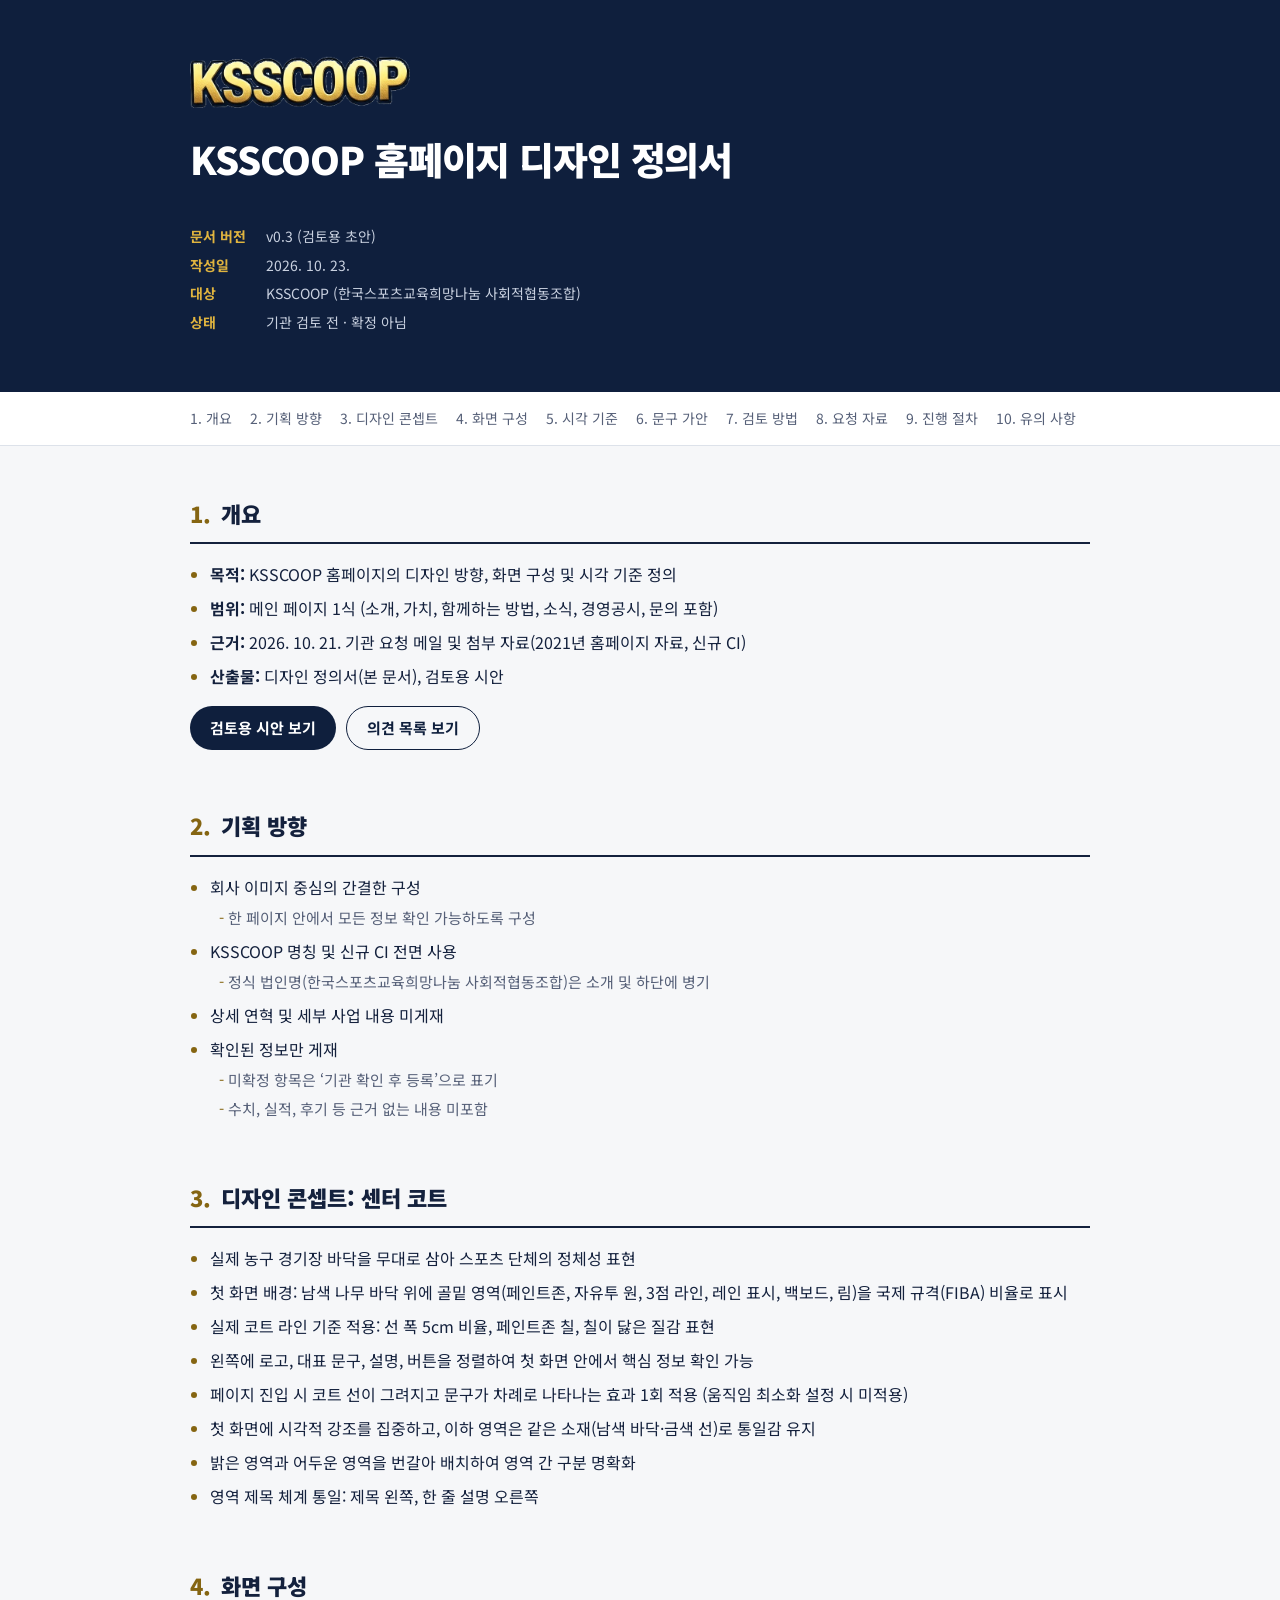
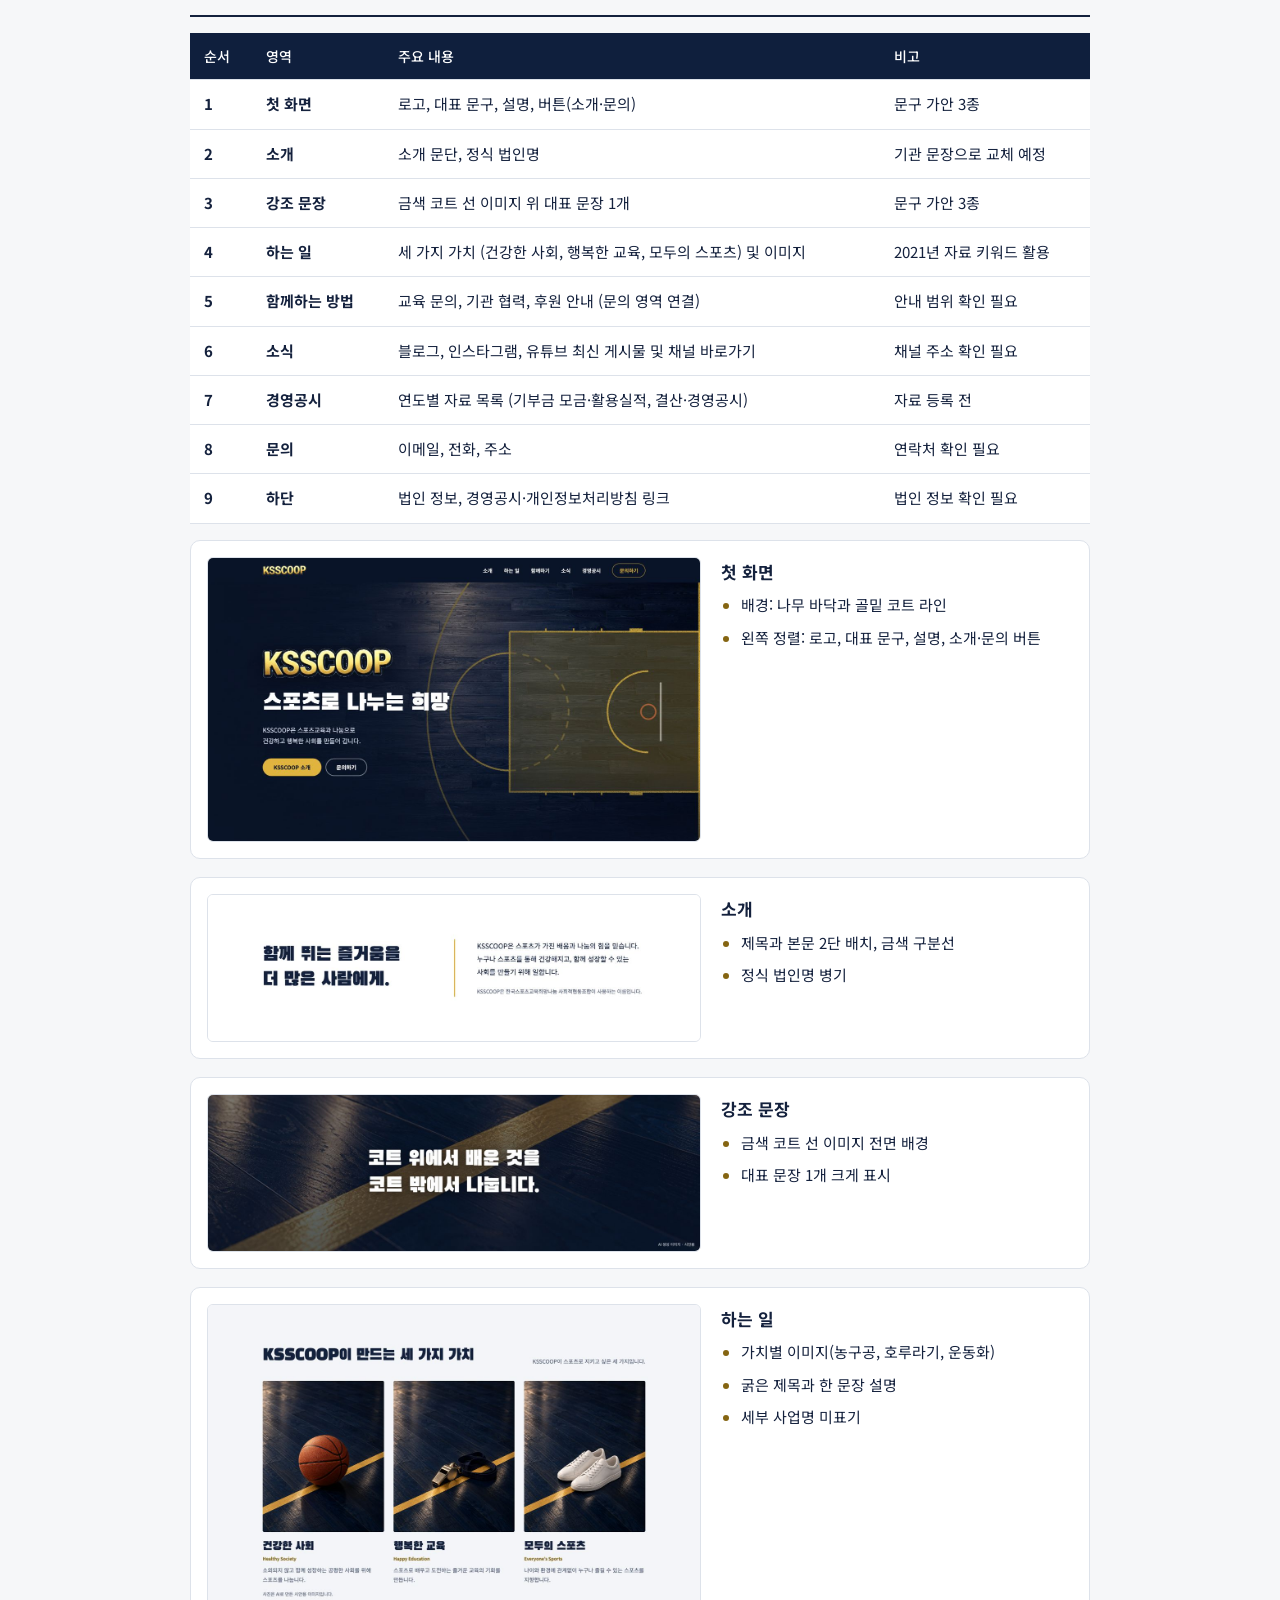
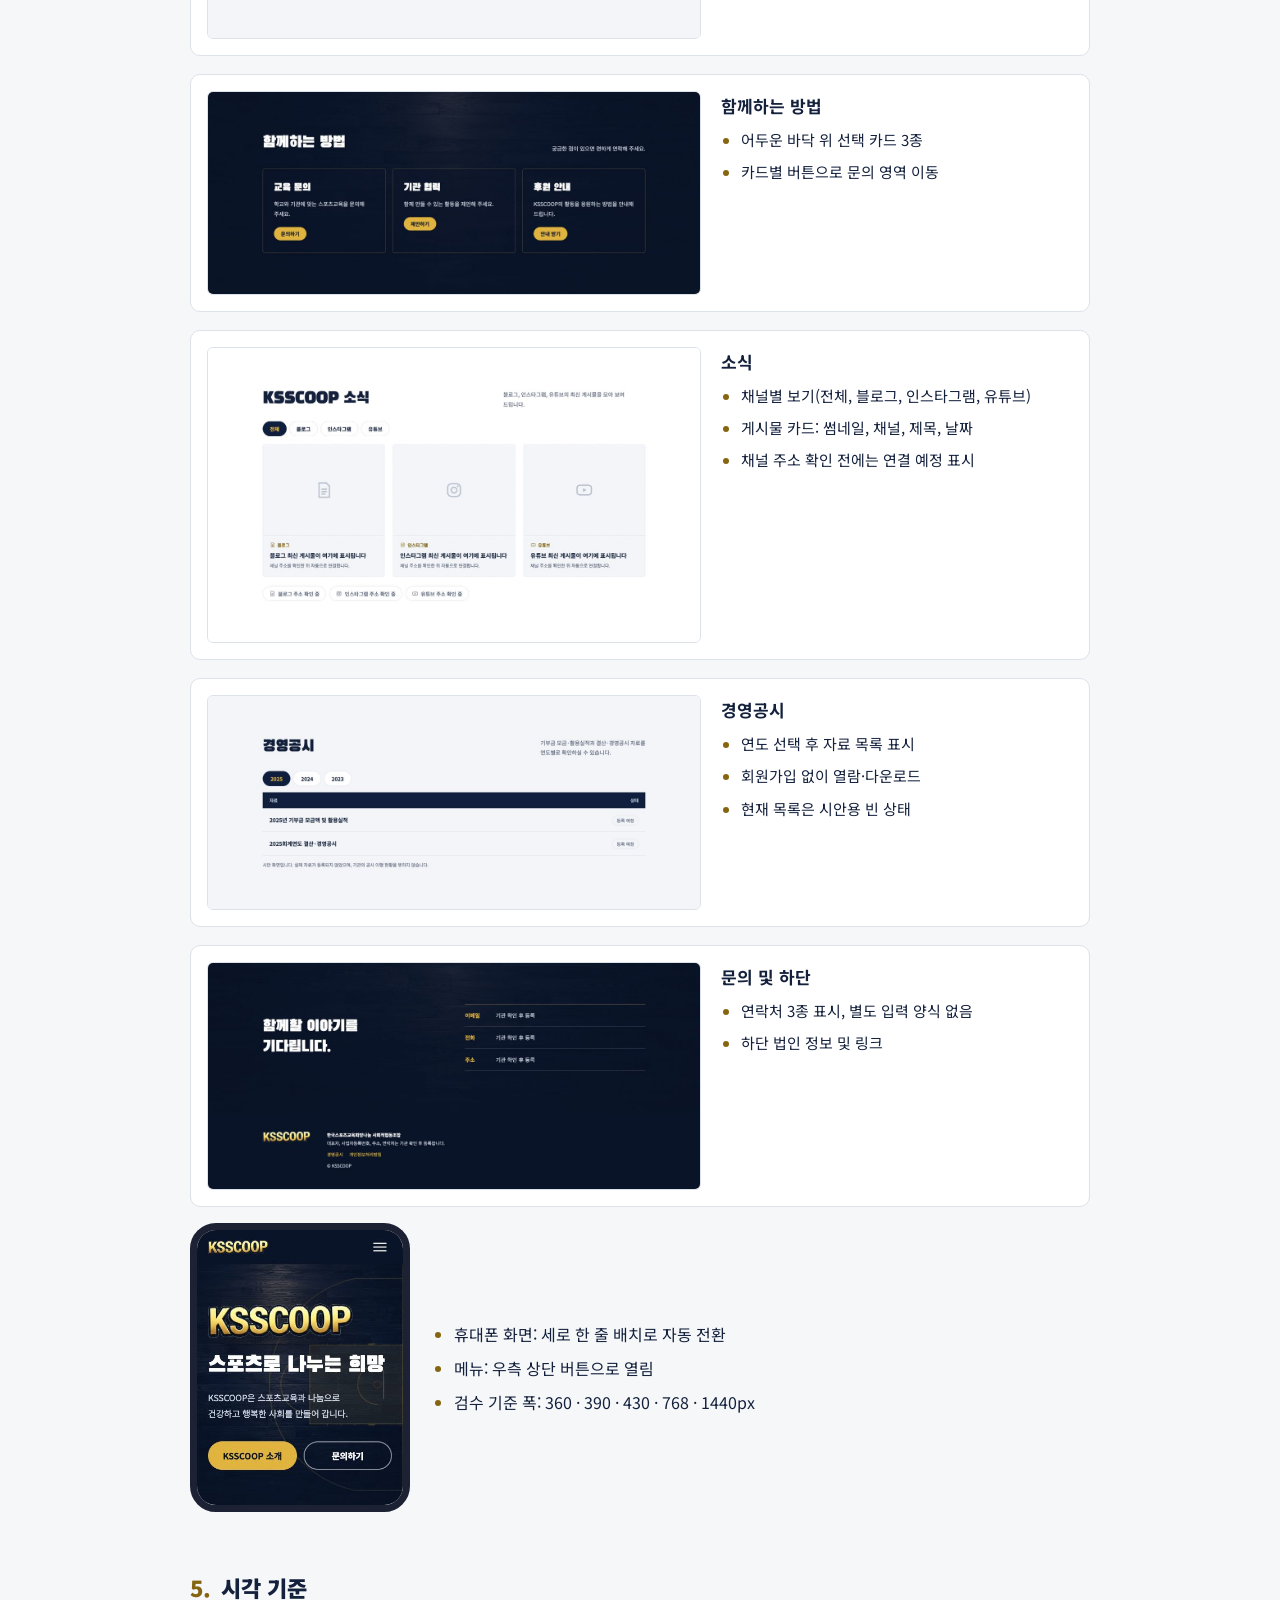
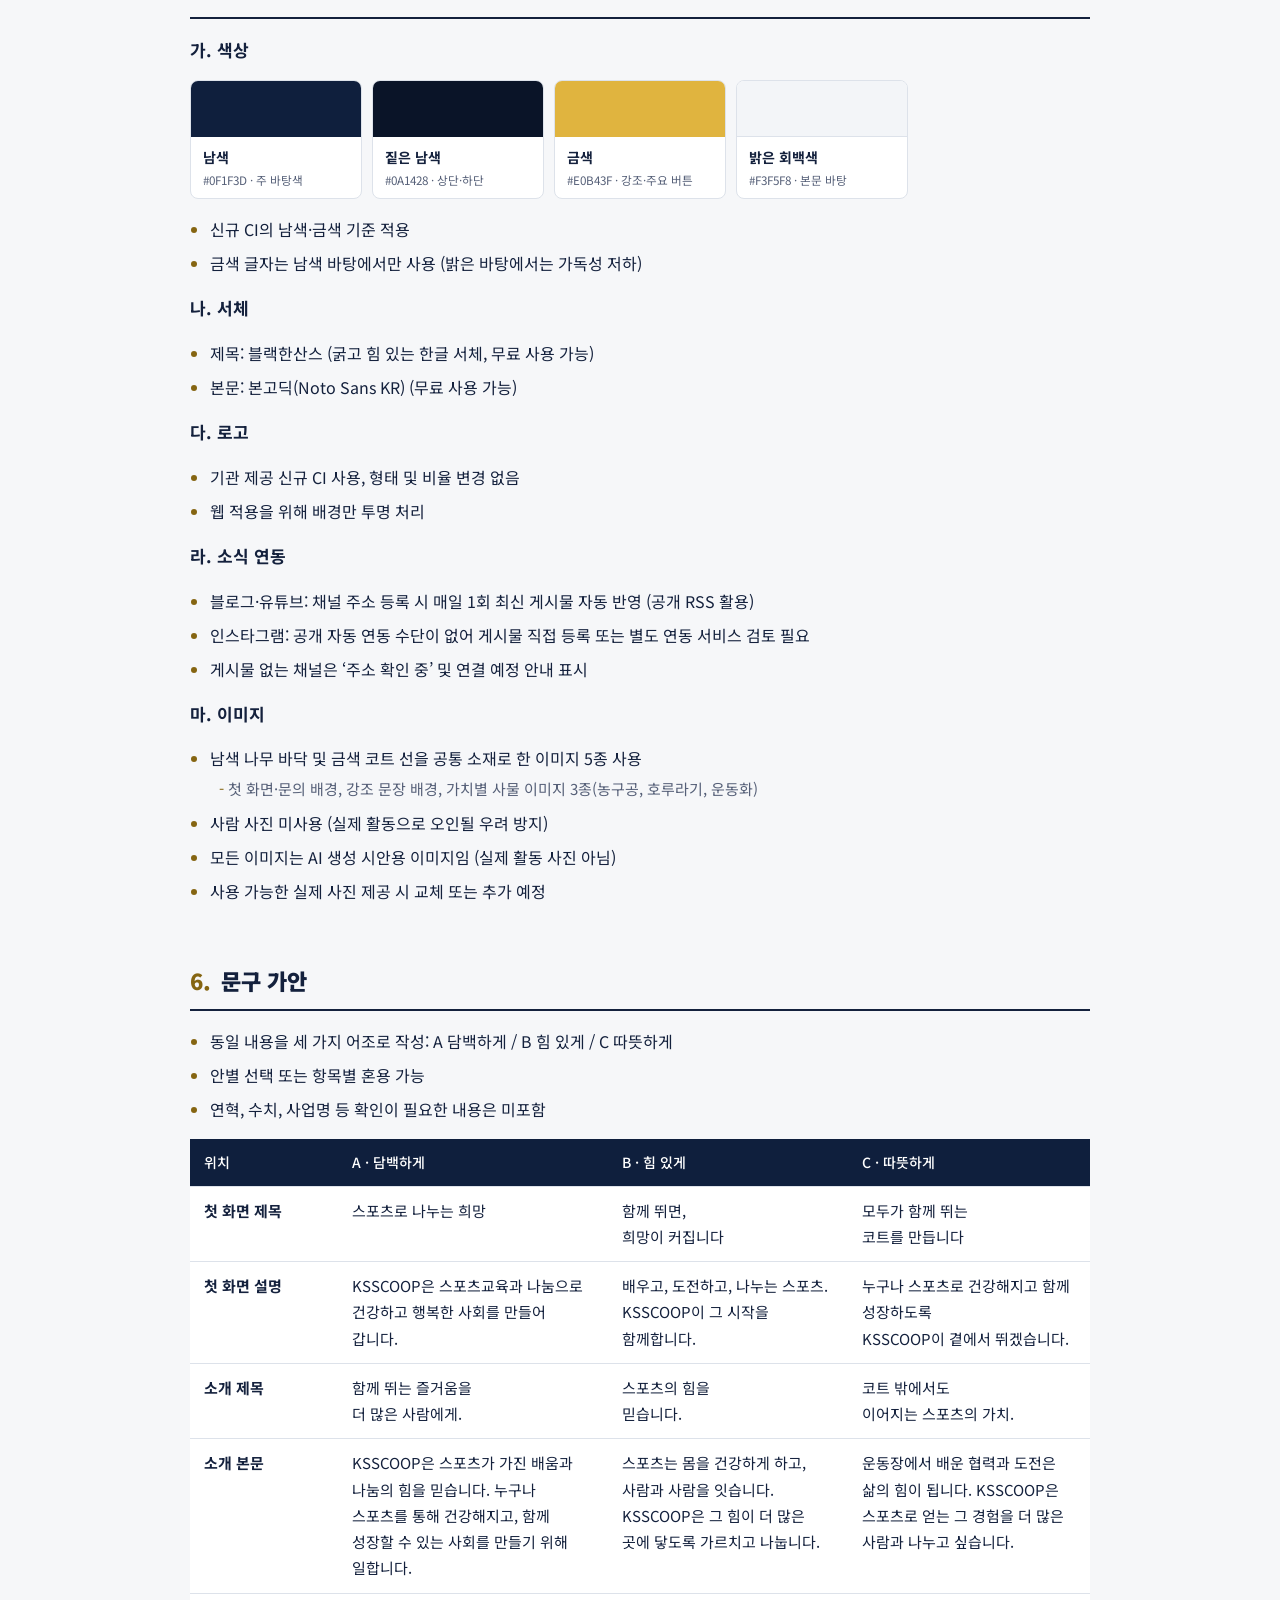
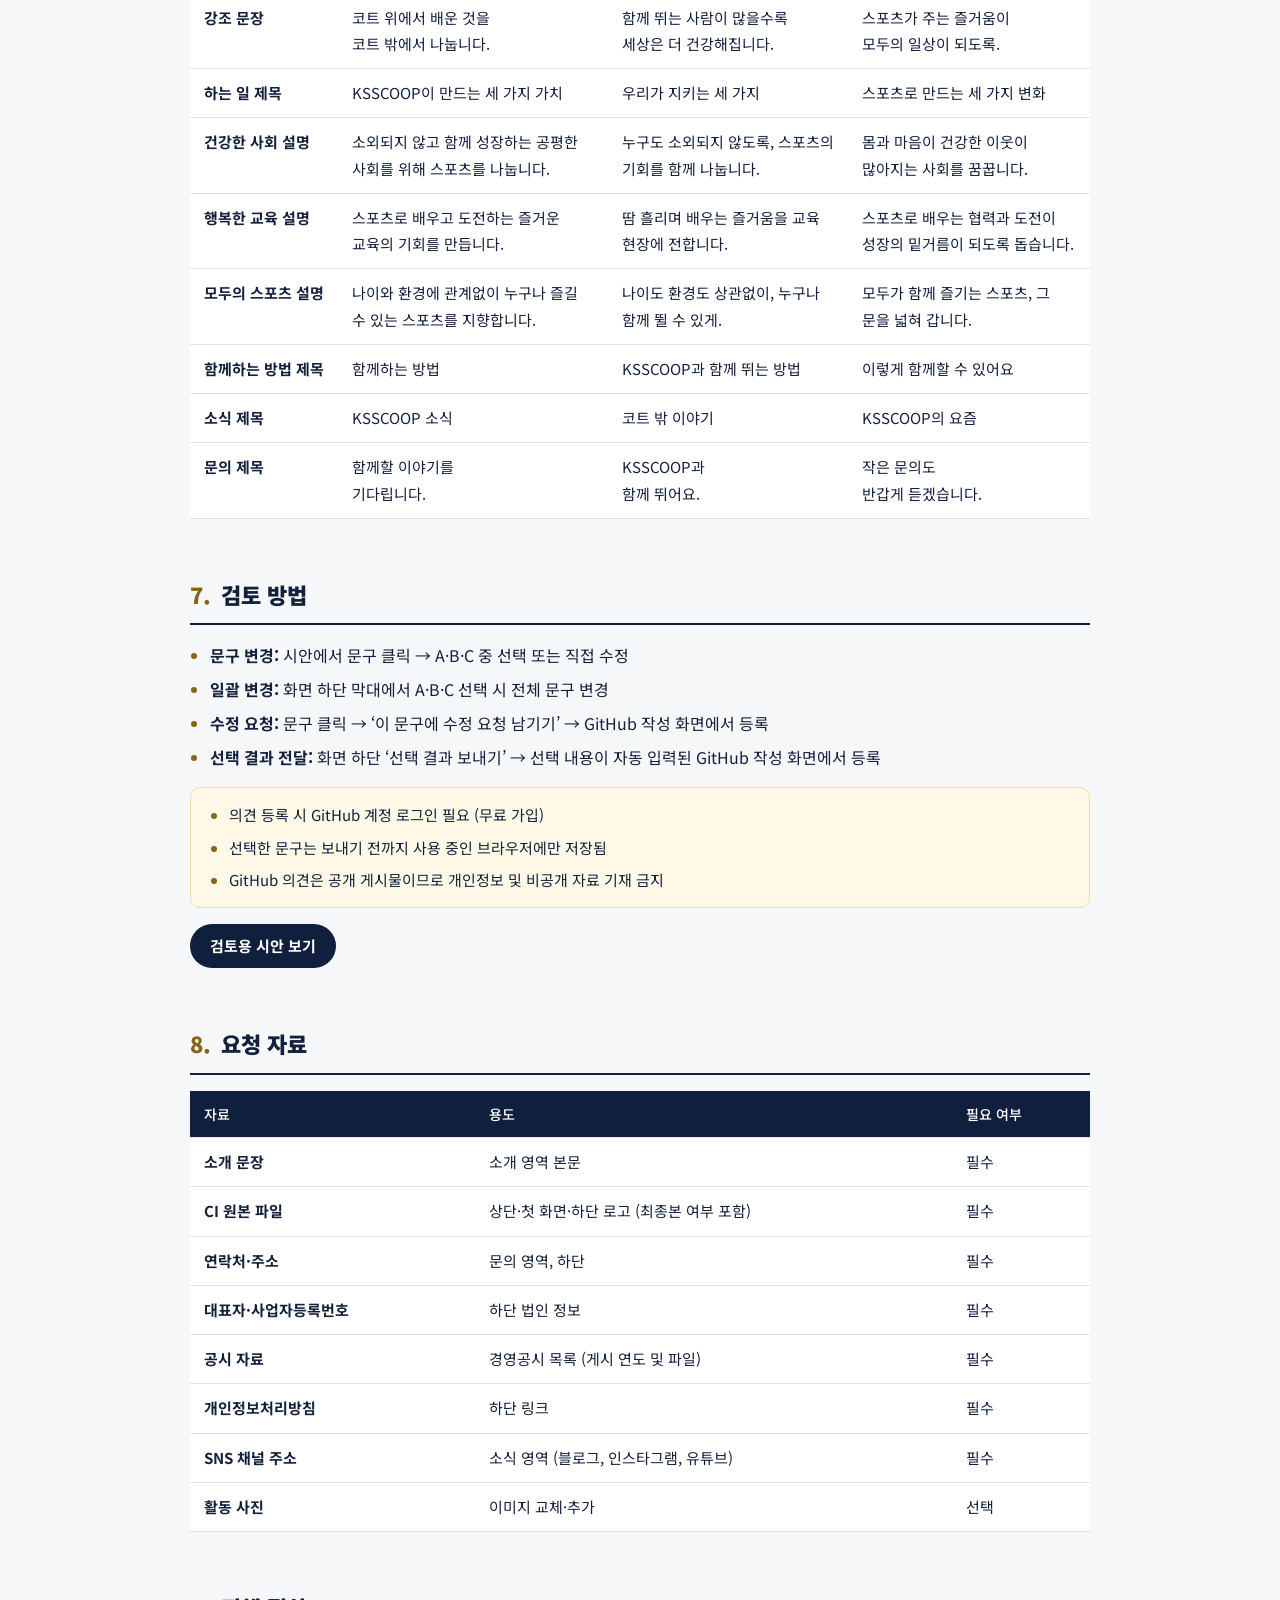
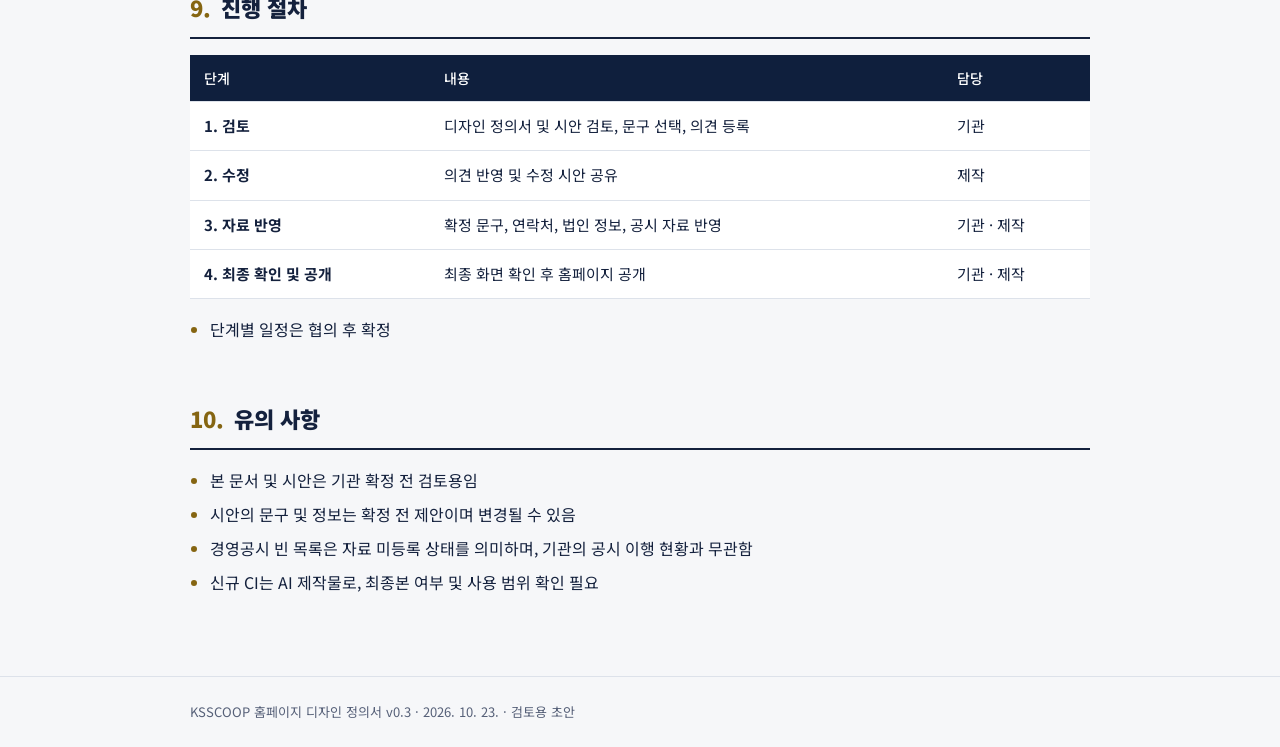
==== index.html @ 605d836f "Real court markings, reworked lower sections, and a blog/Instagram/YouTube news section - Hero court" ====
<!doctype html>
<html lang="ko">
<head>
<meta charset="utf-8">
<meta name="viewport" content="width=device-width,initial-scale=1">
<title>KSSCOOP 홈페이지 디자인 정의서</title>
<meta name="description" content="KSSCOOP 홈페이지 디자인 방향, 화면 구성, 시각 기준, 문구 가안 및 검토 방법">
<link rel="icon" href="design-assets/ksscoop-logo.png">
<link rel="stylesheet" href="https://fonts.googleapis.com/css2?family=Noto+Sans+KR:wght@400;500;700;900&display=swap">
<style>
:root {
  --bg: #f6f7f9; --surface: #ffffff; --fg: #14213d; --muted: #566078; --line: #dde2ea;
  --navy: #0f1f3d; --navy-deep: #0a1428; --gold: #e0b43f; --gold-ink: #856512; --on-navy: #c9d1e0;
}
* { box-sizing: border-box; }
body { margin: 0; background: var(--bg); color: var(--fg); font: 16px/1.75 'Noto Sans KR', 'Apple SD Gothic Neo', 'Malgun Gothic', sans-serif; word-break: keep-all; }
h1, h2, h3, p { margin: 0; }
img { display: block; max-width: 100%; height: auto; }
a { color: var(--gold-ink); }
a:focus-visible { outline: 3px solid var(--gold); outline-offset: 2px; }
.inner { max-width: 940px; margin: 0 auto; padding: 0 20px; }

.cover { background: var(--navy); color: #fff; padding: 56px 0 44px; }
.cover .inner { display: grid; gap: 18px; }
.cover img { width: 220px; }
.cover h1 { font-size: clamp(26px, 4.4vw, 38px); font-weight: 900; letter-spacing: -0.03em; }
.meta { display: grid; grid-template-columns: max-content 1fr; gap: 4px 20px; font-size: 14px; color: var(--on-navy); }
.meta dt { color: var(--gold); font-weight: 700; }
.meta dd { margin: 0; }

.toc { background: var(--surface); border-bottom: 1px solid var(--line); }
.toc ol { list-style: none; margin: 0; padding: 14px 0; display: flex; flex-wrap: wrap; gap: 6px 18px; font-size: 14px; }
.toc a { color: var(--muted); text-decoration: none; }
.toc a:hover { color: var(--fg); }

main { padding: 48px 0 80px; }
main .inner { display: grid; gap: 56px; }
section { display: grid; gap: 16px; scroll-margin-top: 16px; }
h2 { font-size: 22px; font-weight: 900; padding-bottom: 10px; border-bottom: 2px solid var(--fg); display: flex; gap: 10px; }
h2 span { color: var(--gold-ink); }
h3 { font-size: 17px; font-weight: 700; }

ul.items { margin: 0; padding-left: 20px; display: grid; gap: 6px; }
ul.items li::marker { color: var(--gold-ink); }
ul.items ul { margin: 4px 0 0; padding-left: 18px; color: var(--muted); font-size: 15px; display: grid; gap: 2px; list-style: '- '; }

.table-wrap { overflow-x: auto; }
table { width: 100%; border-collapse: collapse; font-size: 15px; background: var(--surface); }
th, td { text-align: left; vertical-align: top; padding: 11px 14px; border-bottom: 1px solid var(--line); }
th { background: var(--navy); color: #fff; font-size: 14px; font-weight: 500; }
td.k { font-weight: 700; white-space: nowrap; }
.copy-table { min-width: 760px; }

.screens { display: grid; gap: 18px; }
.screen { display: grid; grid-template-columns: minmax(0, 1.4fr) minmax(0, 1fr); gap: 20px; align-items: start; background: var(--surface); border: 1px solid var(--line); border-radius: 10px; padding: 16px; }
.screen figure { margin: 0; border-radius: 6px; overflow: hidden; border: 1px solid var(--line); }
.screen h3 { margin-bottom: 6px; }
.screen ul.items { font-size: 15px; }

.palette { display: grid; grid-template-columns: repeat(auto-fill, minmax(150px, 1fr)); gap: 10px; }
.chip { background: var(--surface); border: 1px solid var(--line); border-radius: 8px; overflow: hidden; font-size: 14px; }
.chip i { display: block; height: 56px; }
.chip div { padding: 8px 12px; display: grid; }
.chip small { color: var(--muted); }

.phone-row { display: grid; grid-template-columns: 220px minmax(0, 1fr); gap: 24px; align-items: center; }
.phone-row figure { margin: 0; border: 7px solid #1c2233; border-radius: 26px; overflow: hidden; }

.note { background: #fff8e6; border: 1px solid #f0dca6; border-radius: 10px; padding: 14px 18px; font-size: 15px; }
.links { display: flex; flex-wrap: wrap; gap: 10px; }
.btn { display: inline-flex; align-items: center; min-height: 44px; padding: 0 20px; border-radius: 999px; background: var(--navy); color: #fff; text-decoration: none; font-weight: 700; font-size: 15px; }
.btn.line { background: transparent; color: var(--navy); border: 1px solid var(--navy); }

footer { border-top: 1px solid var(--line); padding: 24px 0; color: var(--muted); font-size: 13px; }

@media (max-width: 720px) {
  .screen, .phone-row { grid-template-columns: minmax(0, 1fr); }
  .phone-row figure { max-width: 220px; }
}
</style>
</head>
<body>

<header class="cover">
  <div class="inner">
    <img src="design-assets/ksscoop-logo.png" width="568" height="134" alt="KSSCOOP">
    <h1>KSSCOOP 홈페이지 디자인 정의서</h1>
    <dl class="meta">
      <dt>문서 버전</dt><dd>v0.3 (검토용 초안)</dd>
      <dt>작성일</dt><dd>2026. 10. 23.</dd>
      <dt>대상</dt><dd>KSSCOOP (한국스포츠교육희망나눔 사회적협동조합)</dd>
      <dt>상태</dt><dd>기관 검토 전 · 확정 아님</dd>
    </dl>
  </div>
</header>

<nav class="toc" aria-label="목차">
  <div class="inner">
    <ol>
      <li><a href="#s1">1. 개요</a></li>
      <li><a href="#s2">2. 기획 방향</a></li>
      <li><a href="#s3">3. 디자인 콘셉트</a></li>
      <li><a href="#s4">4. 화면 구성</a></li>
      <li><a href="#s5">5. 시각 기준</a></li>
      <li><a href="#s6">6. 문구 가안</a></li>
      <li><a href="#s7">7. 검토 방법</a></li>
      <li><a href="#s8">8. 요청 자료</a></li>
      <li><a href="#s9">9. 진행 절차</a></li>
      <li><a href="#s10">10. 유의 사항</a></li>
    </ol>
  </div>
</nav>

<main>
  <div class="inner">

    <section id="s1">
      <h2><span>1.</span> 개요</h2>
      <ul class="items">
        <li><b>목적:</b> KSSCOOP 홈페이지의 디자인 방향, 화면 구성 및 시각 기준 정의</li>
        <li><b>범위:</b> 메인 페이지 1식 (소개, 가치, 함께하는 방법, 소식, 경영공시, 문의 포함)</li>
        <li><b>근거:</b> 2026. 10. 21. 기관 요청 메일 및 첨부 자료(2021년 홈페이지 자료, 신규 CI)</li>
        <li><b>산출물:</b> 디자인 정의서(본 문서), 검토용 시안</li>
      </ul>
      <div class="links">
        <a class="btn" href="site/index.html">검토용 시안 보기</a>
        <a class="btn line" href="https://github.com/fastkorea12-png/kssc-website-proposal/issues" target="_blank" rel="noopener">의견 목록 보기</a>
      </div>
    </section>

    <section id="s2">
      <h2><span>2.</span> 기획 방향</h2>
      <ul class="items">
        <li>회사 이미지 중심의 간결한 구성
          <ul><li>한 페이지 안에서 모든 정보 확인 가능하도록 구성</li></ul>
        </li>
        <li>KSSCOOP 명칭 및 신규 CI 전면 사용
          <ul><li>정식 법인명(한국스포츠교육희망나눔 사회적협동조합)은 소개 및 하단에 병기</li></ul>
        </li>
        <li>상세 연혁 및 세부 사업 내용 미게재</li>
        <li>확인된 정보만 게재
          <ul><li>미확정 항목은 ‘기관 확인 후 등록’으로 표기</li><li>수치, 실적, 후기 등 근거 없는 내용 미포함</li></ul>
        </li>
      </ul>
    </section>

    <section id="s3">
      <h2><span>3.</span> 디자인 콘셉트: 센터 코트</h2>
      <ul class="items">
        <li>실제 농구 경기장 바닥을 무대로 삼아 스포츠 단체의 정체성 표현</li>
        <li>첫 화면 배경: 남색 나무 바닥 위에 골밑 영역(페인트존, 자유투 원, 3점 라인, 레인 표시, 백보드, 림)을 국제 규격(FIBA) 비율로 표시</li>
        <li>실제 코트 라인 기준 적용: 선 폭 5cm 비율, 페인트존 칠, 칠이 닳은 질감 표현</li>
        <li>왼쪽에 로고, 대표 문구, 설명, 버튼을 정렬하여 첫 화면 안에서 핵심 정보 확인 가능</li>
                <li>페이지 진입 시 코트 선이 그려지고 문구가 차례로 나타나는 효과 1회 적용 (움직임 최소화 설정 시 미적용)</li>
        <li>첫 화면에 시각적 강조를 집중하고, 이하 영역은 같은 소재(남색 바닥·금색 선)로 통일감 유지</li>
        <li>밝은 영역과 어두운 영역을 번갈아 배치하여 영역 간 구분 명확화</li>
        <li>영역 제목 체계 통일: 제목 왼쪽, 한 줄 설명 오른쪽</li>
      </ul>
    </section>

    <section id="s4">
      <h2><span>4.</span> 화면 구성</h2>
      <div class="table-wrap">
        <table>
          <thead><tr><th>순서</th><th>영역</th><th>주요 내용</th><th>비고</th></tr></thead>
          <tbody>
            <tr><td class="k">1</td><td class="k">첫 화면</td><td>로고, 대표 문구, 설명, 버튼(소개·문의)</td><td>문구 가안 3종</td></tr>
            <tr><td class="k">2</td><td class="k">소개</td><td>소개 문단, 정식 법인명</td><td>기관 문장으로 교체 예정</td></tr>
            <tr><td class="k">3</td><td class="k">강조 문장</td><td>금색 코트 선 이미지 위 대표 문장 1개</td><td>문구 가안 3종</td></tr>
            <tr><td class="k">4</td><td class="k">하는 일</td><td>세 가지 가치 (건강한 사회, 행복한 교육, 모두의 스포츠) 및 이미지</td><td>2021년 자료 키워드 활용</td></tr>
            <tr><td class="k">5</td><td class="k">함께하는 방법</td><td>교육 문의, 기관 협력, 후원 안내 (문의 영역 연결)</td><td>안내 범위 확인 필요</td></tr>
            <tr><td class="k">6</td><td class="k">소식</td><td>블로그, 인스타그램, 유튜브 최신 게시물 및 채널 바로가기</td><td>채널 주소 확인 필요</td></tr>
            <tr><td class="k">7</td><td class="k">경영공시</td><td>연도별 자료 목록 (기부금 모금·활용실적, 결산·경영공시)</td><td>자료 등록 전</td></tr>
            <tr><td class="k">8</td><td class="k">문의</td><td>이메일, 전화, 주소</td><td>연락처 확인 필요</td></tr>
            <tr><td class="k">9</td><td class="k">하단</td><td>법인 정보, 경영공시·개인정보처리방침 링크</td><td>법인 정보 확인 필요</td></tr>
          </tbody>
        </table>
      </div>
      <div class="screens">
        <div class="screen">
          <figure><img src="design-assets/hero.jpg" width="1200" height="693" alt="첫 화면 시안" loading="lazy"></figure>
          <div><h3>첫 화면</h3><ul class="items"><li>배경: 나무 바닥과 골밑 코트 라인</li><li>왼쪽 정렬: 로고, 대표 문구, 설명, 소개·문의 버튼</li></ul></div>
        </div>
        <div class="screen">
          <figure><img src="design-assets/about.jpg" width="1200" height="355" alt="소개 영역 시안" loading="lazy"></figure>
          <div><h3>소개</h3><ul class="items"><li>제목과 본문 2단 배치, 금색 구분선</li><li>정식 법인명 병기</li></ul></div>
        </div>
        <div class="screen">
          <figure><img src="design-assets/statement.jpg" width="1200" height="380" alt="강조 문장 영역 시안" loading="lazy"></figure>
          <div><h3>강조 문장</h3><ul class="items"><li>금색 코트 선 이미지 전면 배경</li><li>대표 문장 1개 크게 표시</li></ul></div>
        </div>
        <div class="screen">
          <figure><img src="design-assets/values.jpg" width="1200" height="815" alt="하는 일 영역 시안" loading="lazy"></figure>
          <div><h3>하는 일</h3><ul class="items"><li>가치별 이미지(농구공, 호루라기, 운동화)</li><li>굵은 제목과 한 문장 설명</li><li>세부 사업명 미표기</li></ul></div>
        </div>
        <div class="screen">
          <figure><img src="design-assets/join.jpg" width="1200" height="492" alt="함께하는 방법 영역 시안" loading="lazy"></figure>
          <div><h3>함께하는 방법</h3><ul class="items"><li>어두운 바닥 위 선택 카드 3종</li><li>카드별 버튼으로 문의 영역 이동</li></ul></div>
        </div>
        <div class="screen">
          <figure><img src="design-assets/news.jpg" width="1200" height="719" alt="소식 영역 시안" loading="lazy"></figure>
          <div><h3>소식</h3><ul class="items"><li>채널별 보기(전체, 블로그, 인스타그램, 유튜브)</li><li>게시물 카드: 썸네일, 채널, 제목, 날짜</li><li>채널 주소 확인 전에는 연결 예정 표시</li></ul></div>
        </div>
        <div class="screen">
          <figure><img src="design-assets/disclosure.jpg" width="1200" height="520" alt="경영공시 영역 시안" loading="lazy"></figure>
          <div><h3>경영공시</h3><ul class="items"><li>연도 선택 후 자료 목록 표시</li><li>회원가입 없이 열람·다운로드</li><li>현재 목록은 시안용 빈 상태</li></ul></div>
        </div>
        <div class="screen">
          <figure><img src="design-assets/contact.jpg" width="1200" height="551" alt="문의 및 하단 영역 시안" loading="lazy"></figure>
          <div><h3>문의 및 하단</h3><ul class="items"><li>연락처 3종 표시, 별도 입력 양식 없음</li><li>하단 법인 정보 및 링크</li></ul></div>
        </div>
      </div>
      <div class="phone-row">
        <figure><img src="design-assets/mobile.jpg" width="375" height="501" alt="휴대폰 첫 화면 시안" loading="lazy"></figure>
        <ul class="items">
          <li>휴대폰 화면: 세로 한 줄 배치로 자동 전환</li>
          <li>메뉴: 우측 상단 버튼으로 열림</li>
          <li>검수 기준 폭: 360 · 390 · 430 · 768 · 1440px</li>
        </ul>
      </div>
    </section>

    <section id="s5">
      <h2><span>5.</span> 시각 기준</h2>
      <h3>가. 색상</h3>
      <div class="palette">
        <div class="chip"><i style="background:#0f1f3d"></i><div><b>남색</b><small>#0F1F3D · 주 바탕색</small></div></div>
        <div class="chip"><i style="background:#0a1428"></i><div><b>짙은 남색</b><small>#0A1428 · 상단·하단</small></div></div>
        <div class="chip"><i style="background:#e0b43f"></i><div><b>금색</b><small>#E0B43F · 강조·주요 버튼</small></div></div>
        <div class="chip"><i style="background:#f3f5f8;border-bottom:1px solid #dde2ea"></i><div><b>밝은 회백색</b><small>#F3F5F8 · 본문 바탕</small></div></div>
      </div>
      <ul class="items">
        <li>신규 CI의 남색·금색 기준 적용</li>
        <li>금색 글자는 남색 바탕에서만 사용 (밝은 바탕에서는 가독성 저하)</li>
      </ul>
      <h3>나. 서체</h3>
      <ul class="items">
        <li>제목: 블랙한산스 (굵고 힘 있는 한글 서체, 무료 사용 가능)</li>
        <li>본문: 본고딕(Noto Sans KR) (무료 사용 가능)</li>
      </ul>
      <h3>다. 로고</h3>
      <ul class="items">
        <li>기관 제공 신규 CI 사용, 형태 및 비율 변경 없음</li>
        <li>웹 적용을 위해 배경만 투명 처리</li>
      </ul>
      <h3>라. 소식 연동</h3>
      <ul class="items">
        <li>블로그·유튜브: 채널 주소 등록 시 매일 1회 최신 게시물 자동 반영 (공개 RSS 활용)</li>
        <li>인스타그램: 공개 자동 연동 수단이 없어 게시물 직접 등록 또는 별도 연동 서비스 검토 필요</li>
        <li>게시물 없는 채널은 ‘주소 확인 중’ 및 연결 예정 안내 표시</li>
      </ul>
      <h3>마. 이미지</h3>
      <ul class="items">
        <li>남색 나무 바닥 및 금색 코트 선을 공통 소재로 한 이미지 5종 사용
          <ul><li>첫 화면·문의 배경, 강조 문장 배경, 가치별 사물 이미지 3종(농구공, 호루라기, 운동화)</li></ul>
        </li>
        <li>사람 사진 미사용 (실제 활동으로 오인될 우려 방지)</li>
        <li>모든 이미지는 AI 생성 시안용 이미지임 (실제 활동 사진 아님)</li>
        <li>사용 가능한 실제 사진 제공 시 교체 또는 추가 예정</li>
      </ul>
    </section>

    <section id="s6">
      <h2><span>6.</span> 문구 가안</h2>
      <ul class="items">
        <li>동일 내용을 세 가지 어조로 작성: A 담백하게 / B 힘 있게 / C 따뜻하게</li>
        <li>안별 선택 또는 항목별 혼용 가능</li>
        <li>연혁, 수치, 사업명 등 확인이 필요한 내용은 미포함</li>
      </ul>
      <div class="table-wrap">
        <table class="copy-table">
          <thead><tr><th>위치</th><th>A · 담백하게</th><th>B · 힘 있게</th><th>C · 따뜻하게</th></tr></thead>
          <tbody><tr><td class="k">첫 화면 제목</td><td>스포츠로 나누는 희망</td><td>함께 뛰면,<br>희망이 커집니다</td><td>모두가 함께 뛰는<br>코트를 만듭니다</td></tr><tr><td class="k">첫 화면 설명</td><td>KSSCOOP은 스포츠교육과 나눔으로<br>건강하고 행복한 사회를 만들어 갑니다.</td><td>배우고, 도전하고, 나누는 스포츠.<br>KSSCOOP이 그 시작을 함께합니다.</td><td>누구나 스포츠로 건강해지고 함께 성장하도록<br>KSSCOOP이 곁에서 뛰겠습니다.</td></tr><tr><td class="k">소개 제목</td><td>함께 뛰는 즐거움을<br>더 많은 사람에게.</td><td>스포츠의 힘을<br>믿습니다.</td><td>코트 밖에서도<br>이어지는 스포츠의 가치.</td></tr><tr><td class="k">소개 본문</td><td>KSSCOOP은 스포츠가 가진 배움과 나눔의 힘을 믿습니다. 누구나 스포츠를 통해 건강해지고, 함께 성장할 수 있는 사회를 만들기 위해 일합니다.</td><td>스포츠는 몸을 건강하게 하고, 사람과 사람을 잇습니다. KSSCOOP은 그 힘이 더 많은 곳에 닿도록 가르치고 나눕니다.</td><td>운동장에서 배운 협력과 도전은 삶의 힘이 됩니다. KSSCOOP은 스포츠로 얻는 그 경험을 더 많은 사람과 나누고 싶습니다.</td></tr><tr><td class="k">강조 문장</td><td>코트 위에서 배운 것을<br>코트 밖에서 나눕니다.</td><td>함께 뛰는 사람이 많을수록<br>세상은 더 건강해집니다.</td><td>스포츠가 주는 즐거움이<br>모두의 일상이 되도록.</td></tr><tr><td class="k">하는 일 제목</td><td>KSSCOOP이 만드는 세 가지 가치</td><td>우리가 지키는 세 가지</td><td>스포츠로 만드는 세 가지 변화</td></tr><tr><td class="k">건강한 사회 설명</td><td>소외되지 않고 함께 성장하는 공평한 사회를 위해 스포츠를 나눕니다.</td><td>누구도 소외되지 않도록, 스포츠의 기회를 함께 나눕니다.</td><td>몸과 마음이 건강한 이웃이 많아지는 사회를 꿈꿉니다.</td></tr><tr><td class="k">행복한 교육 설명</td><td>스포츠로 배우고 도전하는 즐거운 교육의 기회를 만듭니다.</td><td>땀 흘리며 배우는 즐거움을 교육 현장에 전합니다.</td><td>스포츠로 배우는 협력과 도전이 성장의 밑거름이 되도록 돕습니다.</td></tr><tr><td class="k">모두의 스포츠 설명</td><td>나이와 환경에 관계없이 누구나 즐길 수 있는 스포츠를 지향합니다.</td><td>나이도 환경도 상관없이, 누구나 함께 뛸 수 있게.</td><td>모두가 함께 즐기는 스포츠, 그 문을 넓혀 갑니다.</td></tr><tr><td class="k">함께하는 방법 제목</td><td>함께하는 방법</td><td>KSSCOOP과 함께 뛰는 방법</td><td>이렇게 함께할 수 있어요</td></tr><tr><td class="k">소식 제목</td><td>KSSCOOP 소식</td><td>코트 밖 이야기</td><td>KSSCOOP의 요즘</td></tr><tr><td class="k">문의 제목</td><td>함께할 이야기를<br>기다립니다.</td><td>KSSCOOP과<br>함께 뛰어요.</td><td>작은 문의도<br>반갑게 듣겠습니다.</td></tr></tbody>
        </table>
      </div>
    </section>

    <section id="s7">
      <h2><span>7.</span> 검토 방법</h2>
      <ul class="items">
        <li><b>문구 변경:</b> 시안에서 문구 클릭 → A·B·C 중 선택 또는 직접 수정</li>
        <li><b>일괄 변경:</b> 화면 하단 막대에서 A·B·C 선택 시 전체 문구 변경</li>
        <li><b>수정 요청:</b> 문구 클릭 → ‘이 문구에 수정 요청 남기기’ → GitHub 작성 화면에서 등록</li>
        <li><b>선택 결과 전달:</b> 화면 하단 ‘선택 결과 보내기’ → 선택 내용이 자동 입력된 GitHub 작성 화면에서 등록</li>
      </ul>
      <div class="note">
        <ul class="items">
          <li>의견 등록 시 GitHub 계정 로그인 필요 (무료 가입)</li>
          <li>선택한 문구는 보내기 전까지 사용 중인 브라우저에만 저장됨</li>
          <li>GitHub 의견은 공개 게시물이므로 개인정보 및 비공개 자료 기재 금지</li>
        </ul>
      </div>
      <div class="links">
        <a class="btn" href="site/index.html">검토용 시안 보기</a>
      </div>
    </section>

    <section id="s8">
      <h2><span>8.</span> 요청 자료</h2>
      <div class="table-wrap">
        <table>
          <thead><tr><th>자료</th><th>용도</th><th>필요 여부</th></tr></thead>
          <tbody>
            <tr><td class="k">소개 문장</td><td>소개 영역 본문</td><td>필수</td></tr>
            <tr><td class="k">CI 원본 파일</td><td>상단·첫 화면·하단 로고 (최종본 여부 포함)</td><td>필수</td></tr>
            <tr><td class="k">연락처·주소</td><td>문의 영역, 하단</td><td>필수</td></tr>
            <tr><td class="k">대표자·사업자등록번호</td><td>하단 법인 정보</td><td>필수</td></tr>
            <tr><td class="k">공시 자료</td><td>경영공시 목록 (게시 연도 및 파일)</td><td>필수</td></tr>
            <tr><td class="k">개인정보처리방침</td><td>하단 링크</td><td>필수</td></tr>
            <tr><td class="k">SNS 채널 주소</td><td>소식 영역 (블로그, 인스타그램, 유튜브)</td><td>필수</td></tr>
            <tr><td class="k">활동 사진</td><td>이미지 교체·추가</td><td>선택</td></tr>
          </tbody>
        </table>
      </div>
    </section>

    <section id="s9">
      <h2><span>9.</span> 진행 절차</h2>
      <div class="table-wrap">
        <table>
          <thead><tr><th>단계</th><th>내용</th><th>담당</th></tr></thead>
          <tbody>
            <tr><td class="k">1. 검토</td><td>디자인 정의서 및 시안 검토, 문구 선택, 의견 등록</td><td>기관</td></tr>
            <tr><td class="k">2. 수정</td><td>의견 반영 및 수정 시안 공유</td><td>제작</td></tr>
            <tr><td class="k">3. 자료 반영</td><td>확정 문구, 연락처, 법인 정보, 공시 자료 반영</td><td>기관 · 제작</td></tr>
            <tr><td class="k">4. 최종 확인 및 공개</td><td>최종 화면 확인 후 홈페이지 공개</td><td>기관 · 제작</td></tr>
          </tbody>
        </table>
      </div>
      <ul class="items"><li>단계별 일정은 협의 후 확정</li></ul>
    </section>

    <section id="s10">
      <h2><span>10.</span> 유의 사항</h2>
      <ul class="items">
        <li>본 문서 및 시안은 기관 확정 전 검토용임</li>
        <li>시안의 문구 및 정보는 확정 전 제안이며 변경될 수 있음</li>
        <li>경영공시 빈 목록은 자료 미등록 상태를 의미하며, 기관의 공시 이행 현황과 무관함</li>
        <li>신규 CI는 AI 제작물로, 최종본 여부 및 사용 범위 확인 필요</li>
      </ul>
    </section>

  </div>
</main>

<footer>
  <div class="inner">KSSCOOP 홈페이지 디자인 정의서 v0.3 · 2026. 10. 23. · 검토용 초안</div>
</footer>
</body>
</html>
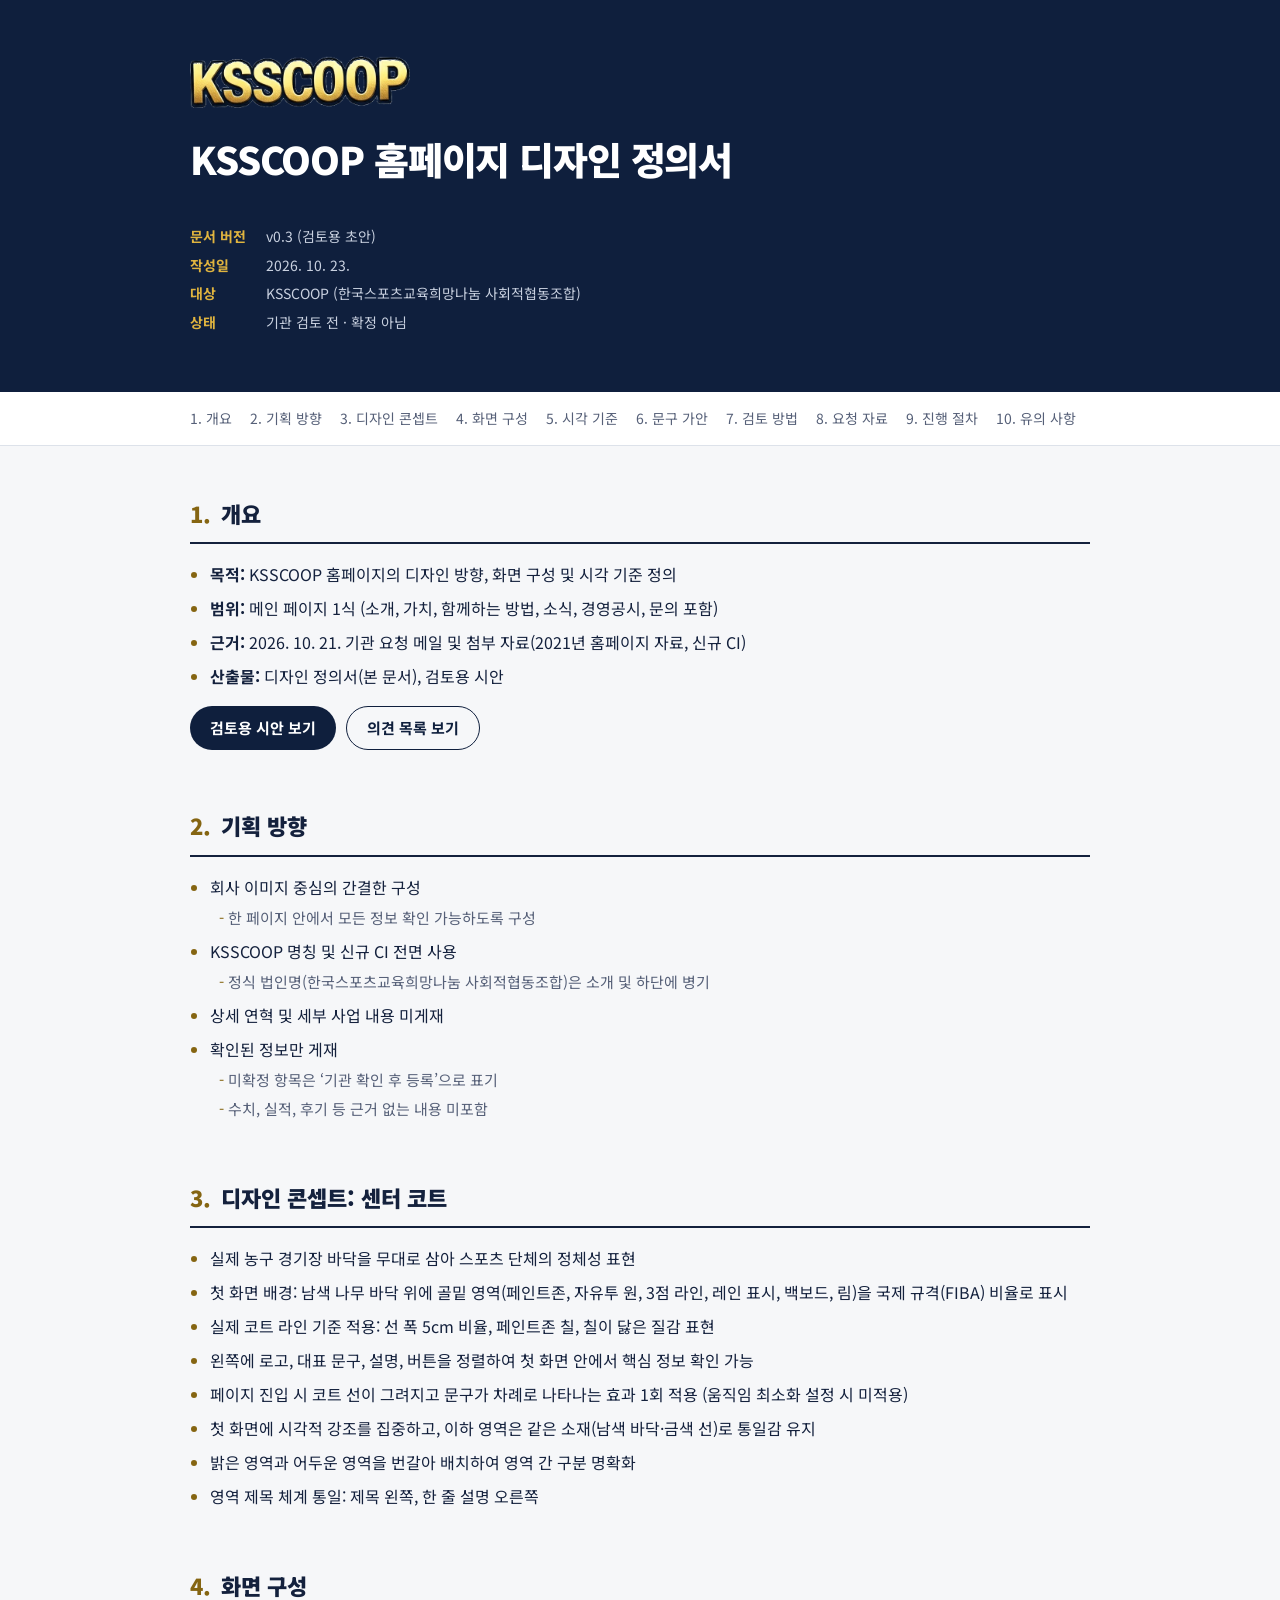
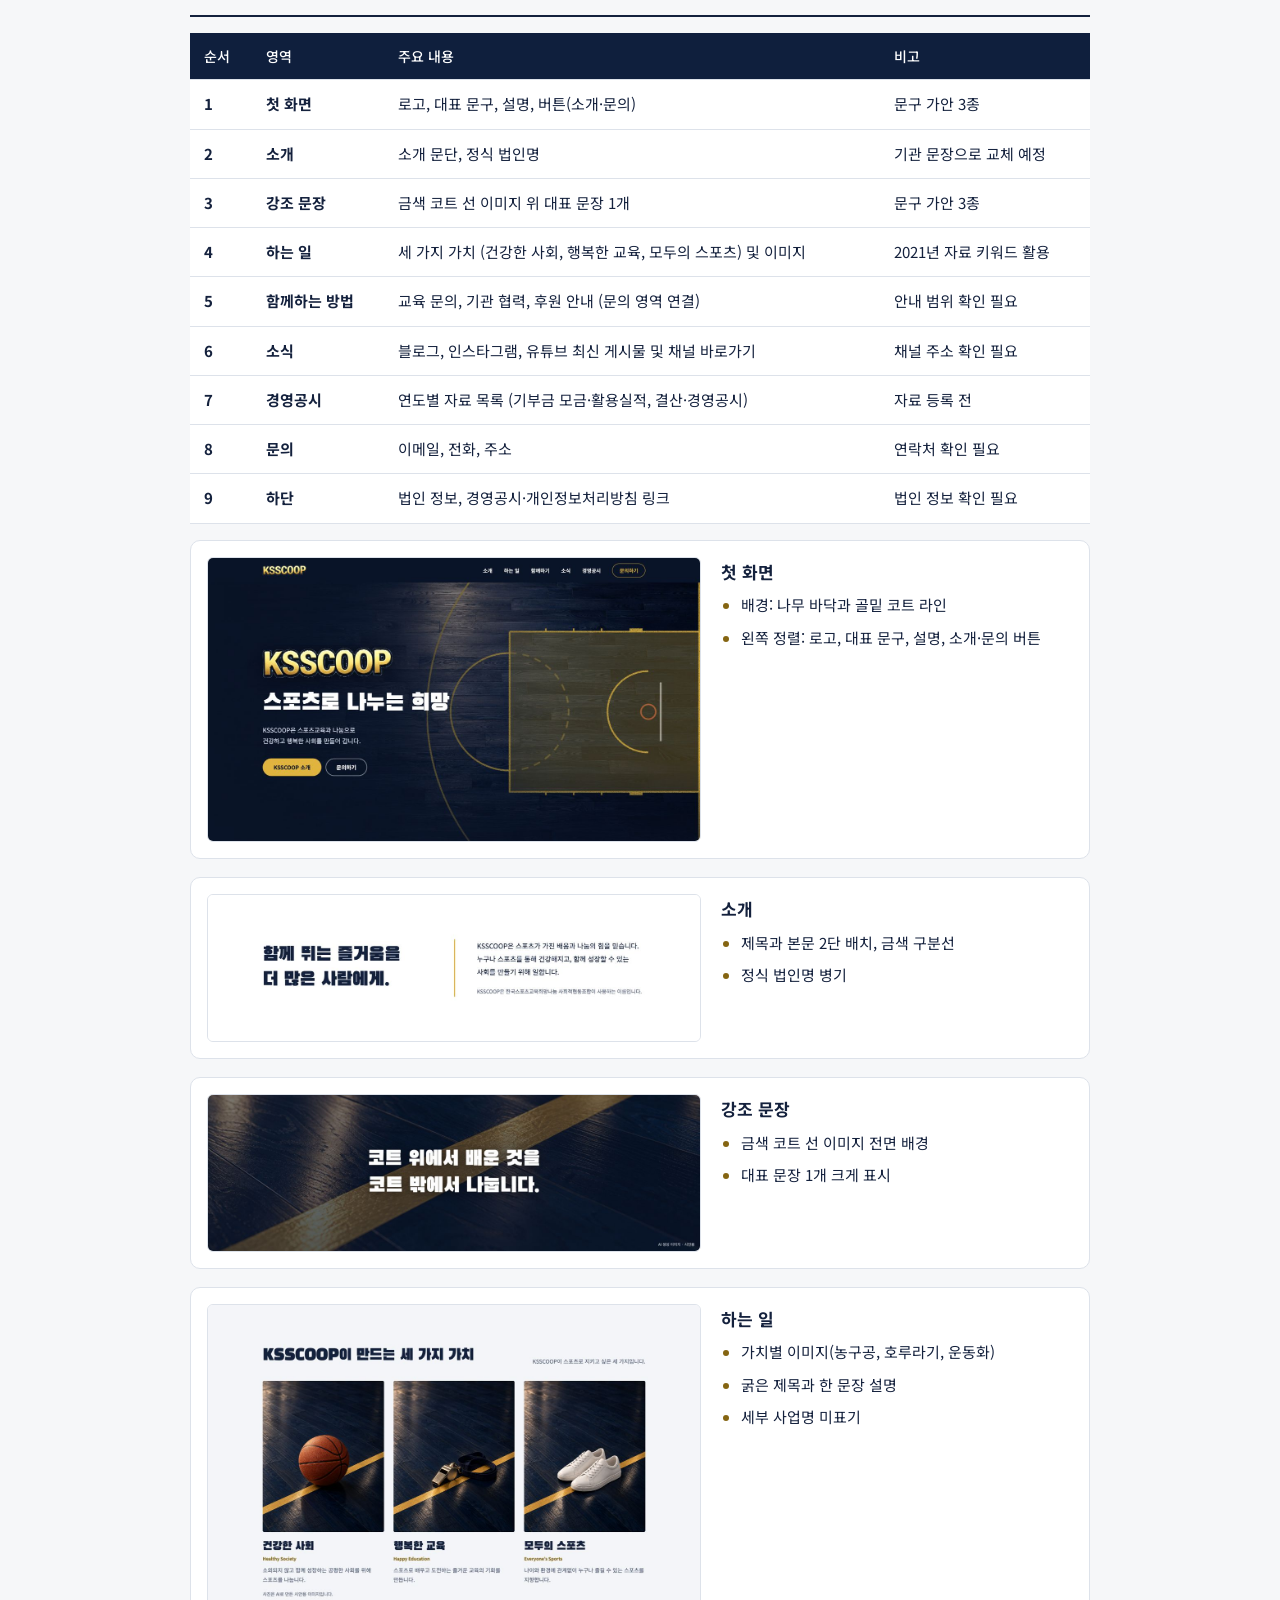
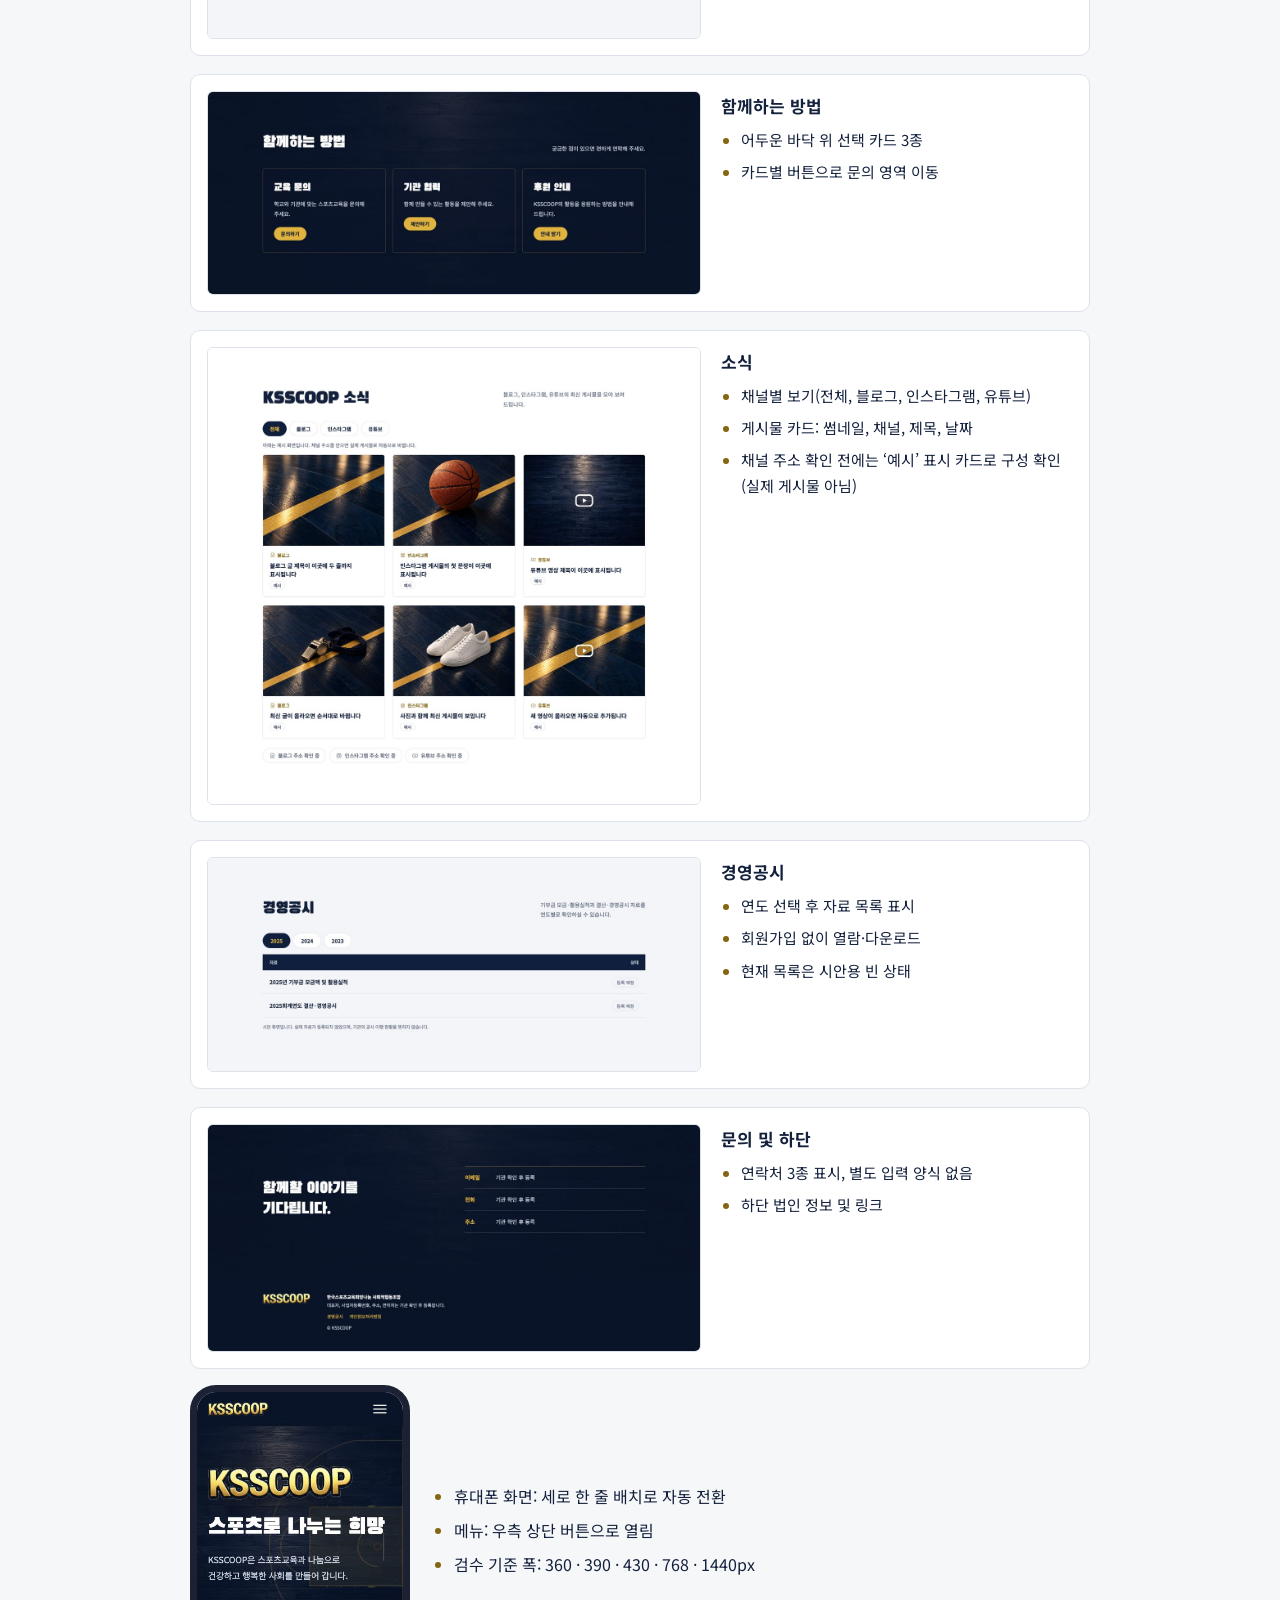
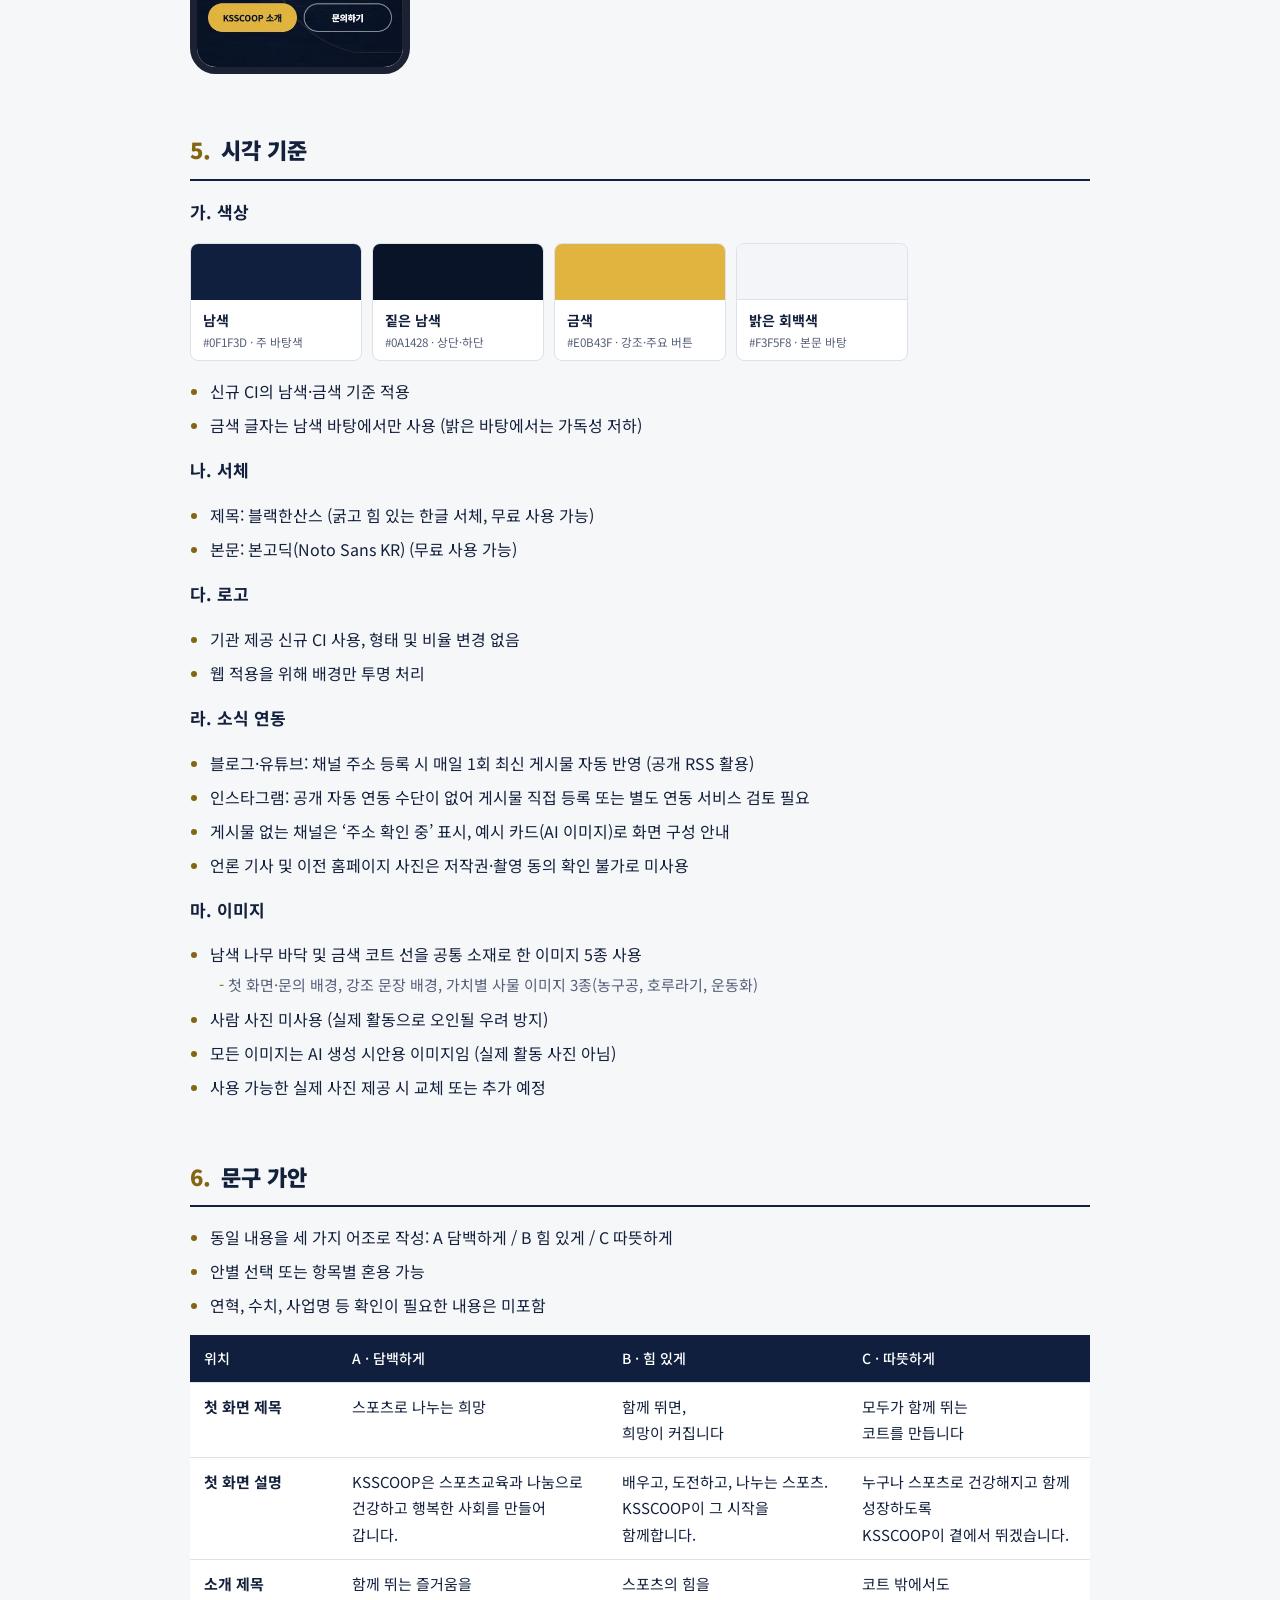
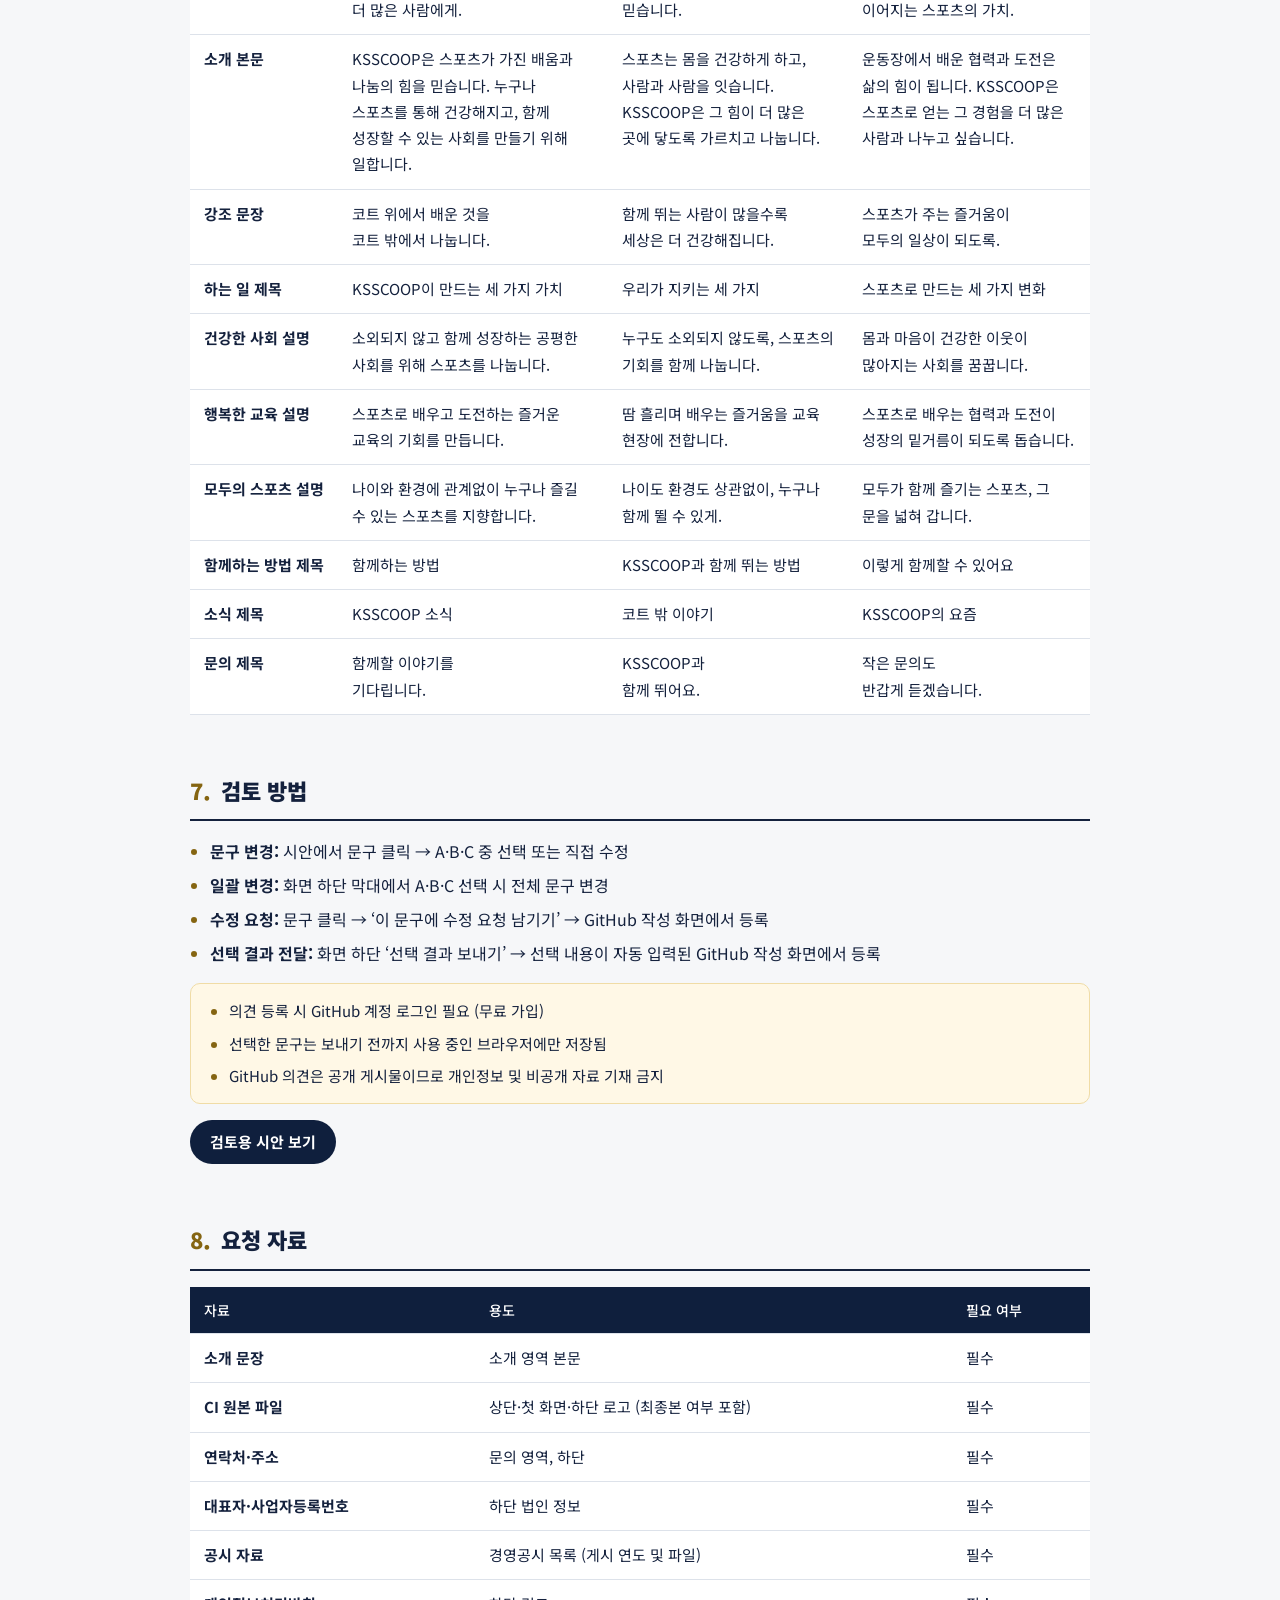
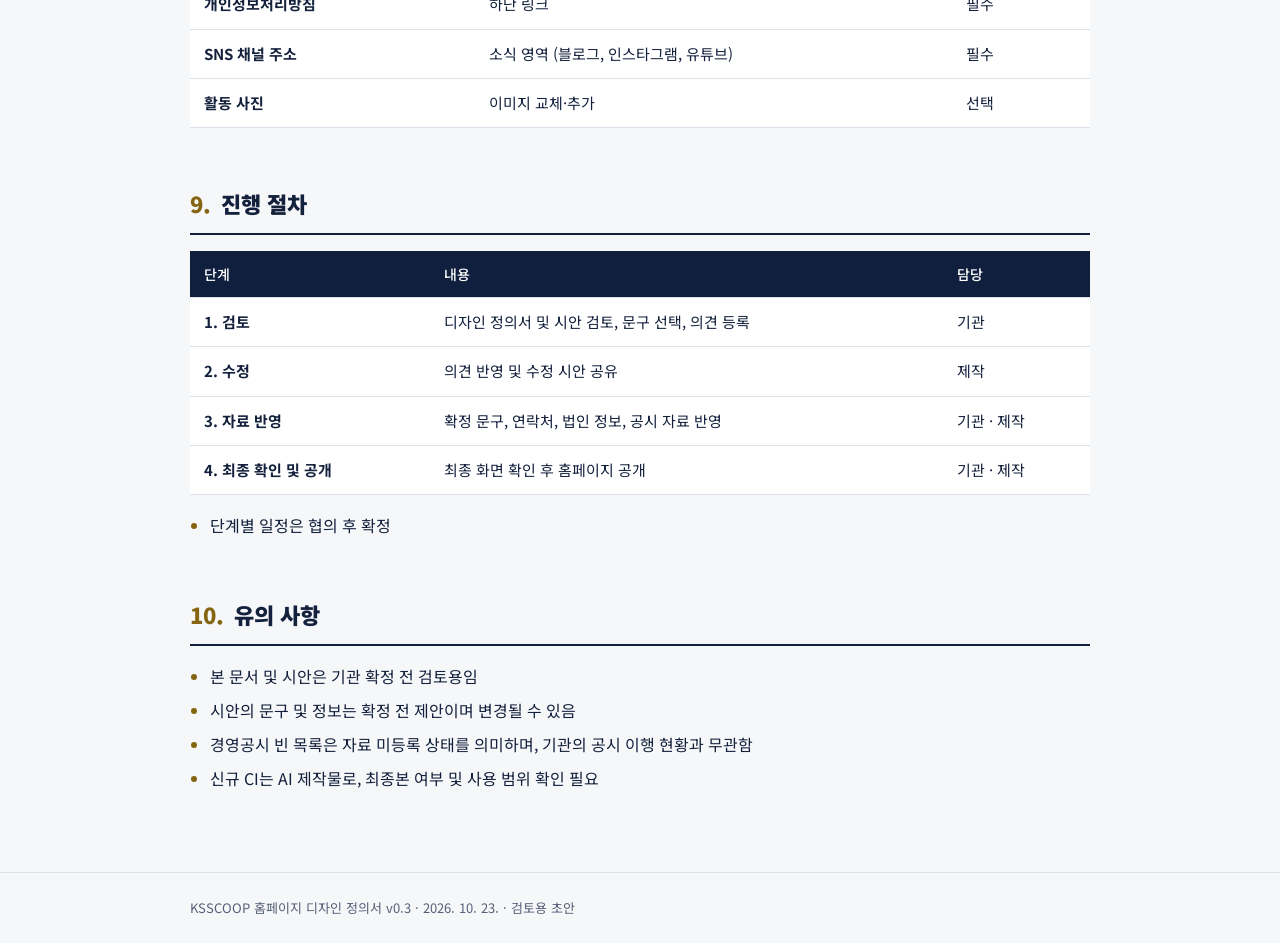
==== commit 556eccae: "Show labeled example cards in the news section until channels are connected Co-Authored-By: Claude O" ====
--- a/index.html
+++ b/index.html
@@ -198,8 +198,8 @@
           <div><h3>함께하는 방법</h3><ul class="items"><li>어두운 바닥 위 선택 카드 3종</li><li>카드별 버튼으로 문의 영역 이동</li></ul></div>
         </div>
         <div class="screen">
-          <figure><img src="design-assets/news.jpg" width="1200" height="719" alt="소식 영역 시안" loading="lazy"></figure>
-          <div><h3>소식</h3><ul class="items"><li>채널별 보기(전체, 블로그, 인스타그램, 유튜브)</li><li>게시물 카드: 썸네일, 채널, 제목, 날짜</li><li>채널 주소 확인 전에는 연결 예정 표시</li></ul></div>
+          <figure><img src="design-assets/news.jpg" width="1200" height="1115" alt="소식 영역 시안" loading="lazy"></figure>
+          <div><h3>소식</h3><ul class="items"><li>채널별 보기(전체, 블로그, 인스타그램, 유튜브)</li><li>게시물 카드: 썸네일, 채널, 제목, 날짜</li><li>채널 주소 확인 전에는 ‘예시’ 표시 카드로 구성 확인 (실제 게시물 아님)</li></ul></div>
         </div>
         <div class="screen">
           <figure><img src="design-assets/disclosure.jpg" width="1200" height="520" alt="경영공시 영역 시안" loading="lazy"></figure>
@@ -247,7 +247,8 @@
       <ul class="items">
         <li>블로그·유튜브: 채널 주소 등록 시 매일 1회 최신 게시물 자동 반영 (공개 RSS 활용)</li>
         <li>인스타그램: 공개 자동 연동 수단이 없어 게시물 직접 등록 또는 별도 연동 서비스 검토 필요</li>
-        <li>게시물 없는 채널은 ‘주소 확인 중’ 및 연결 예정 안내 표시</li>
+        <li>게시물 없는 채널은 ‘주소 확인 중’ 표시, 예시 카드(AI 이미지)로 화면 구성 안내</li>
+        <li>언론 기사 및 이전 홈페이지 사진은 저작권·촬영 동의 확인 불가로 미사용</li>
       </ul>
       <h3>마. 이미지</h3>
       <ul class="items">
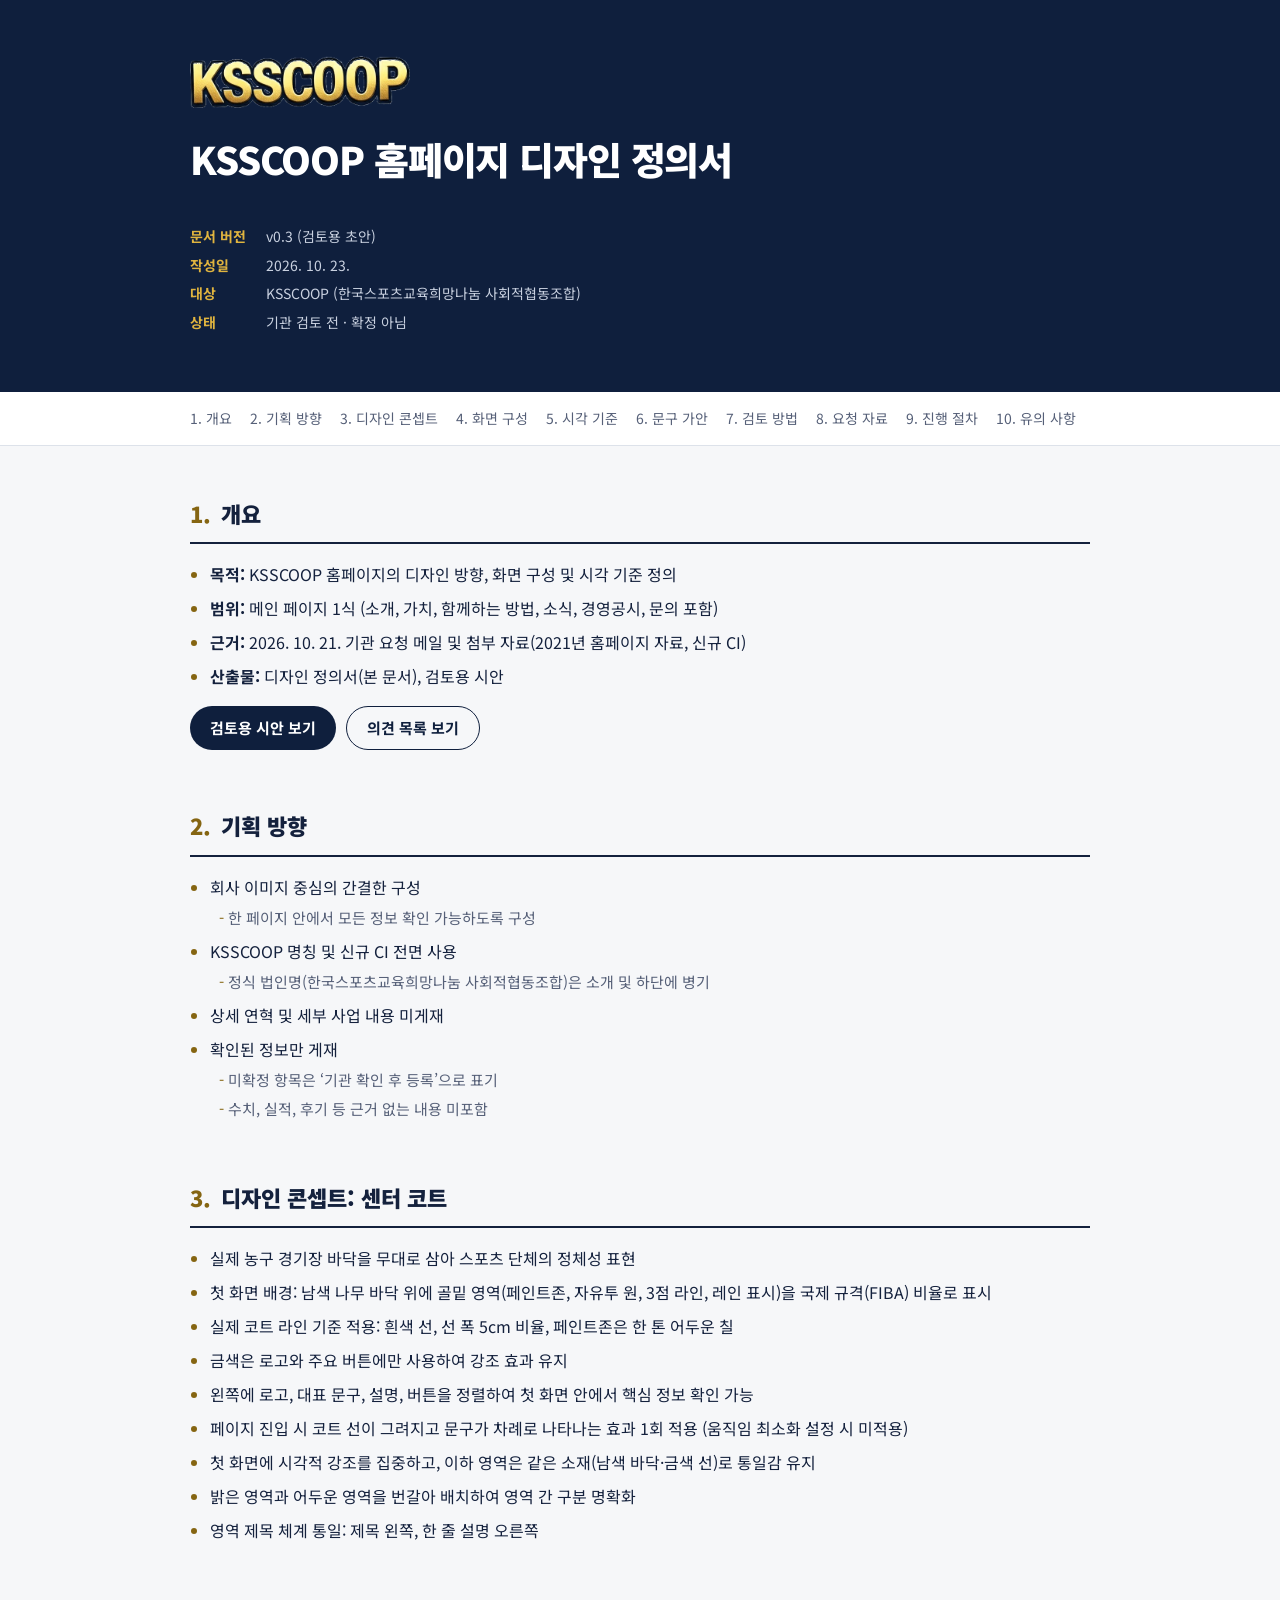
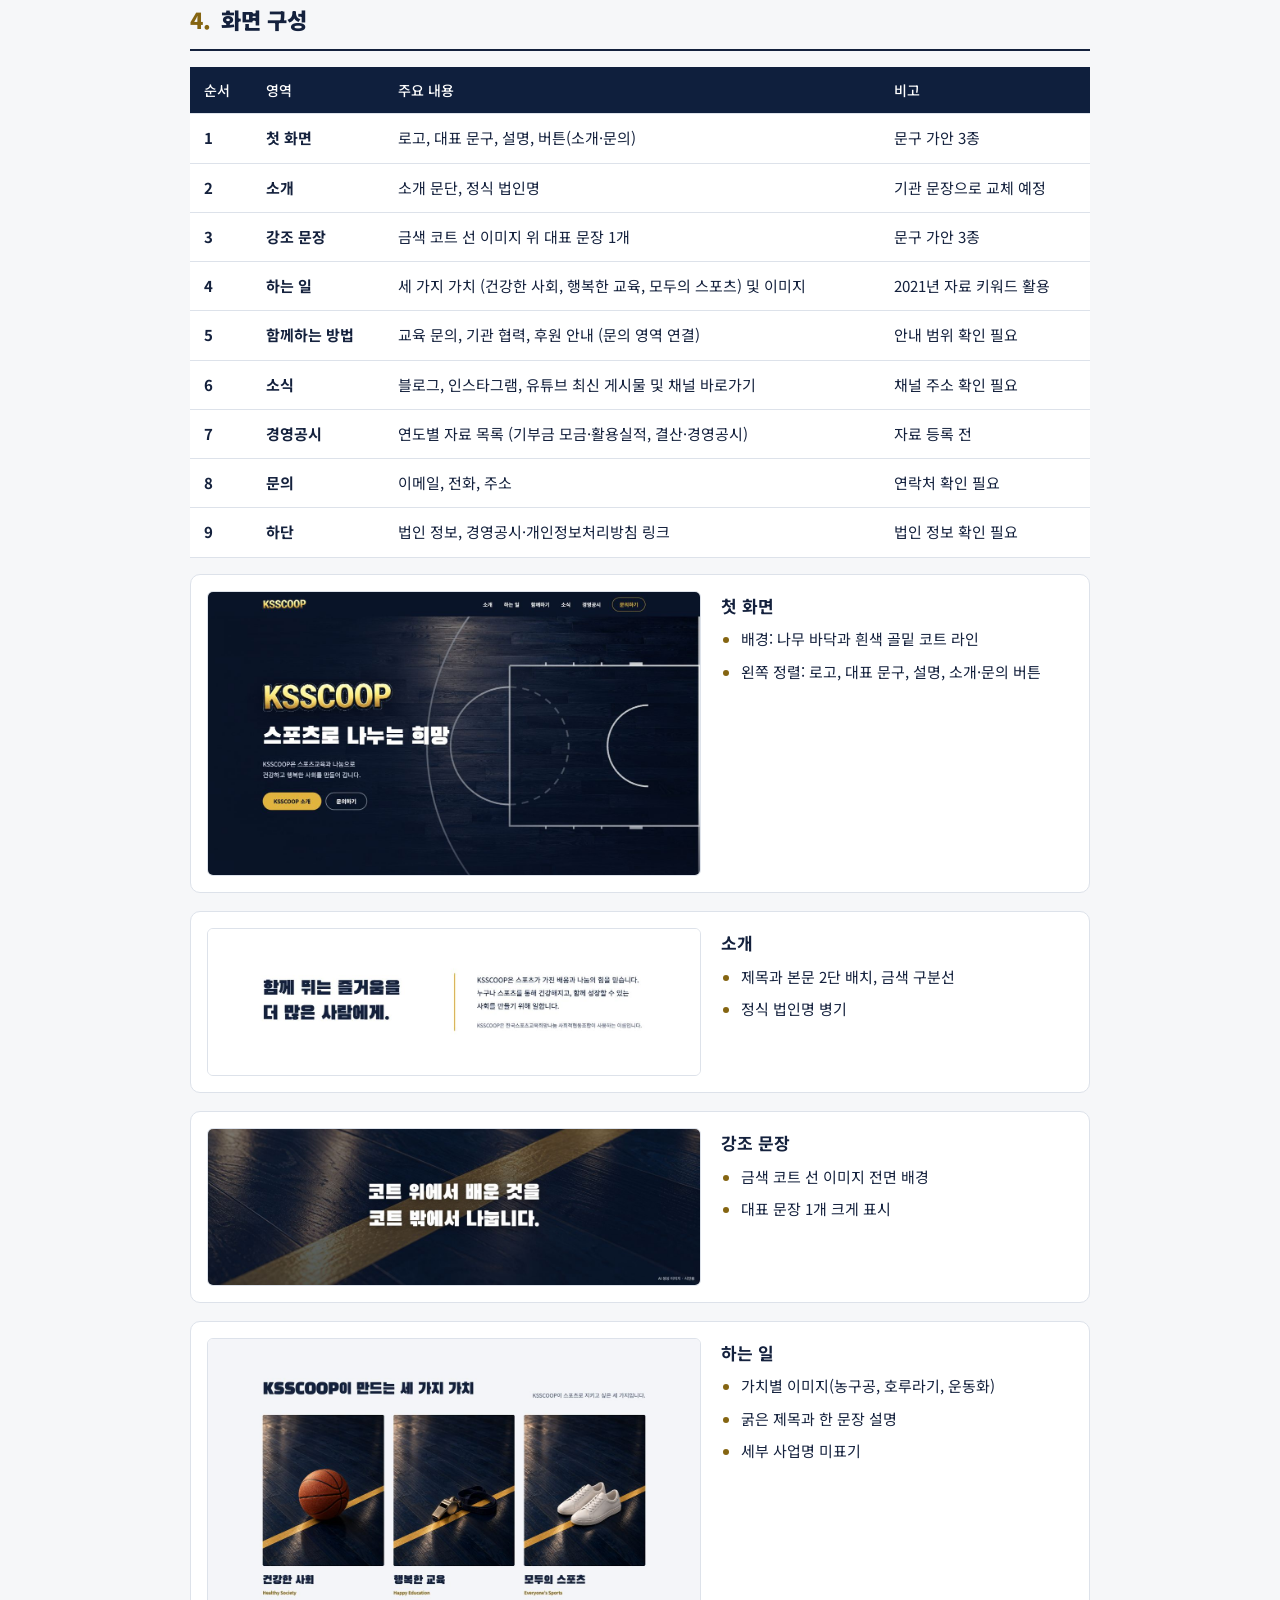
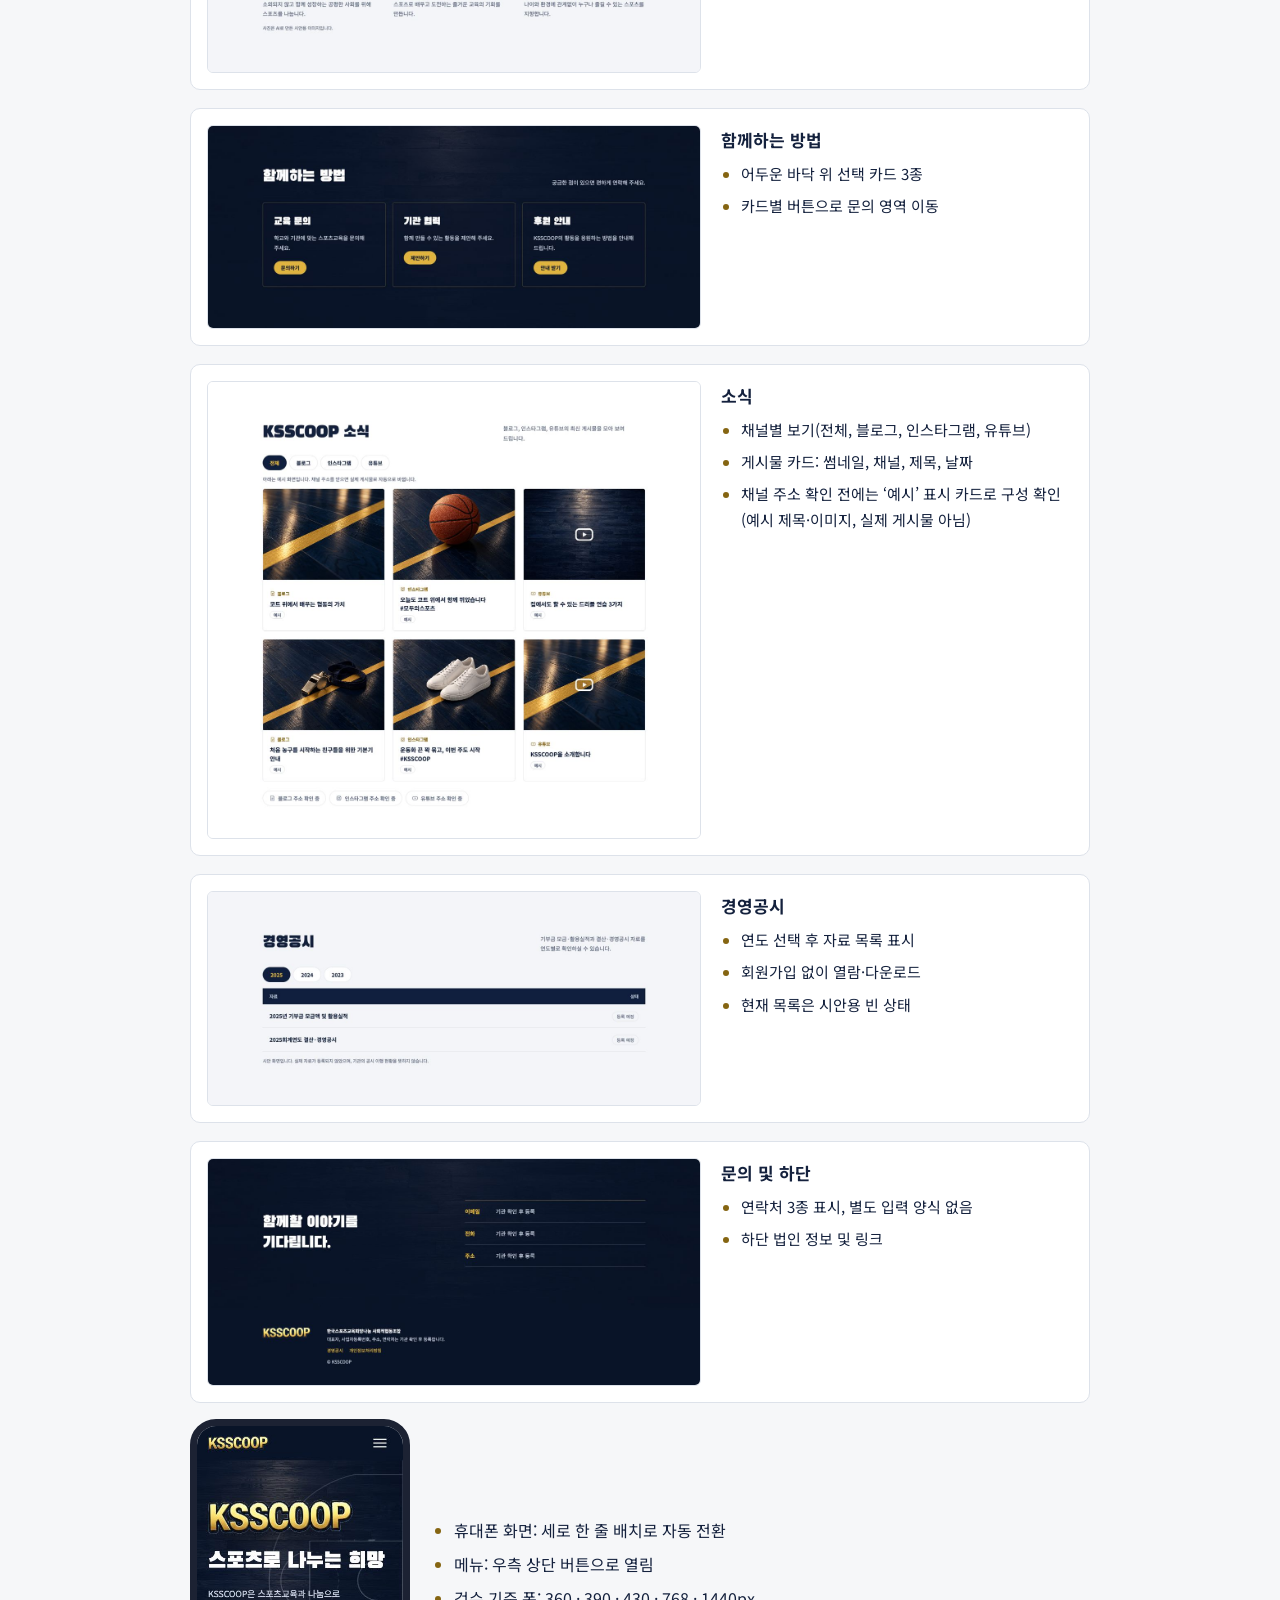
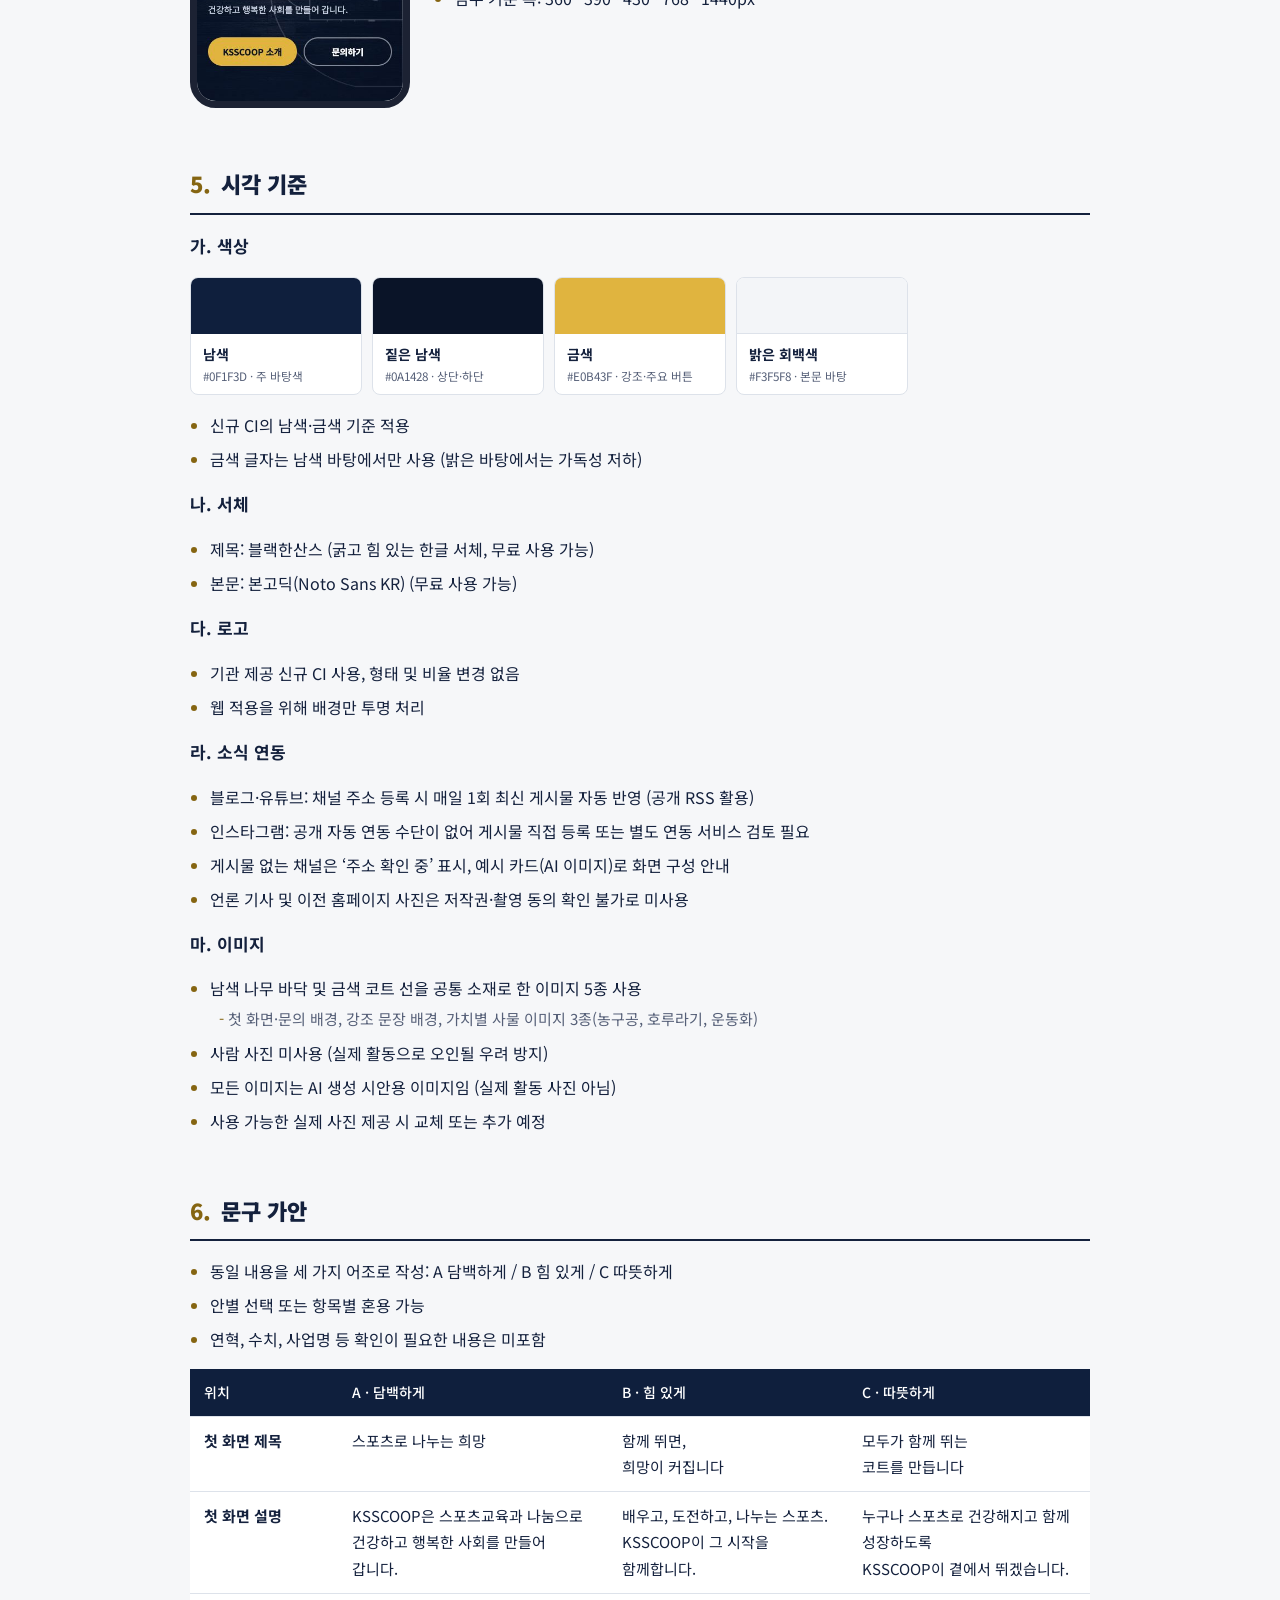
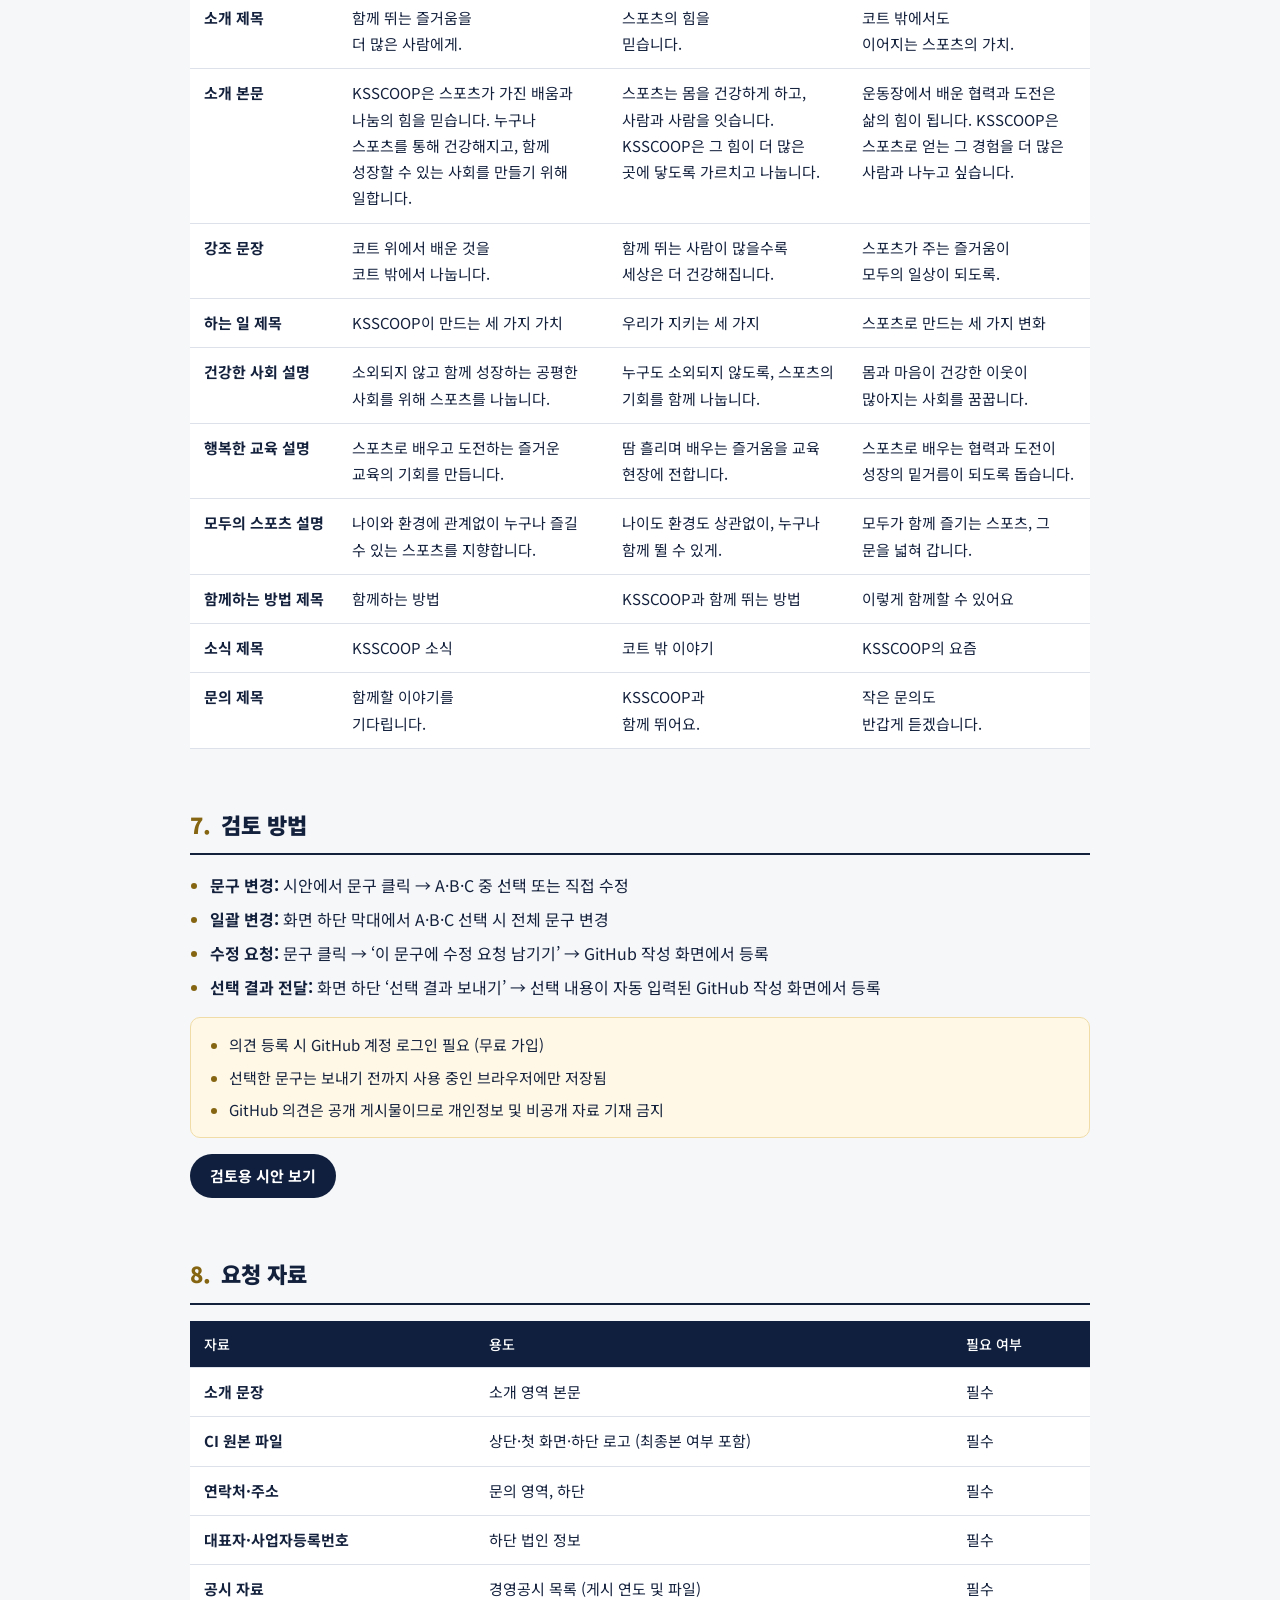
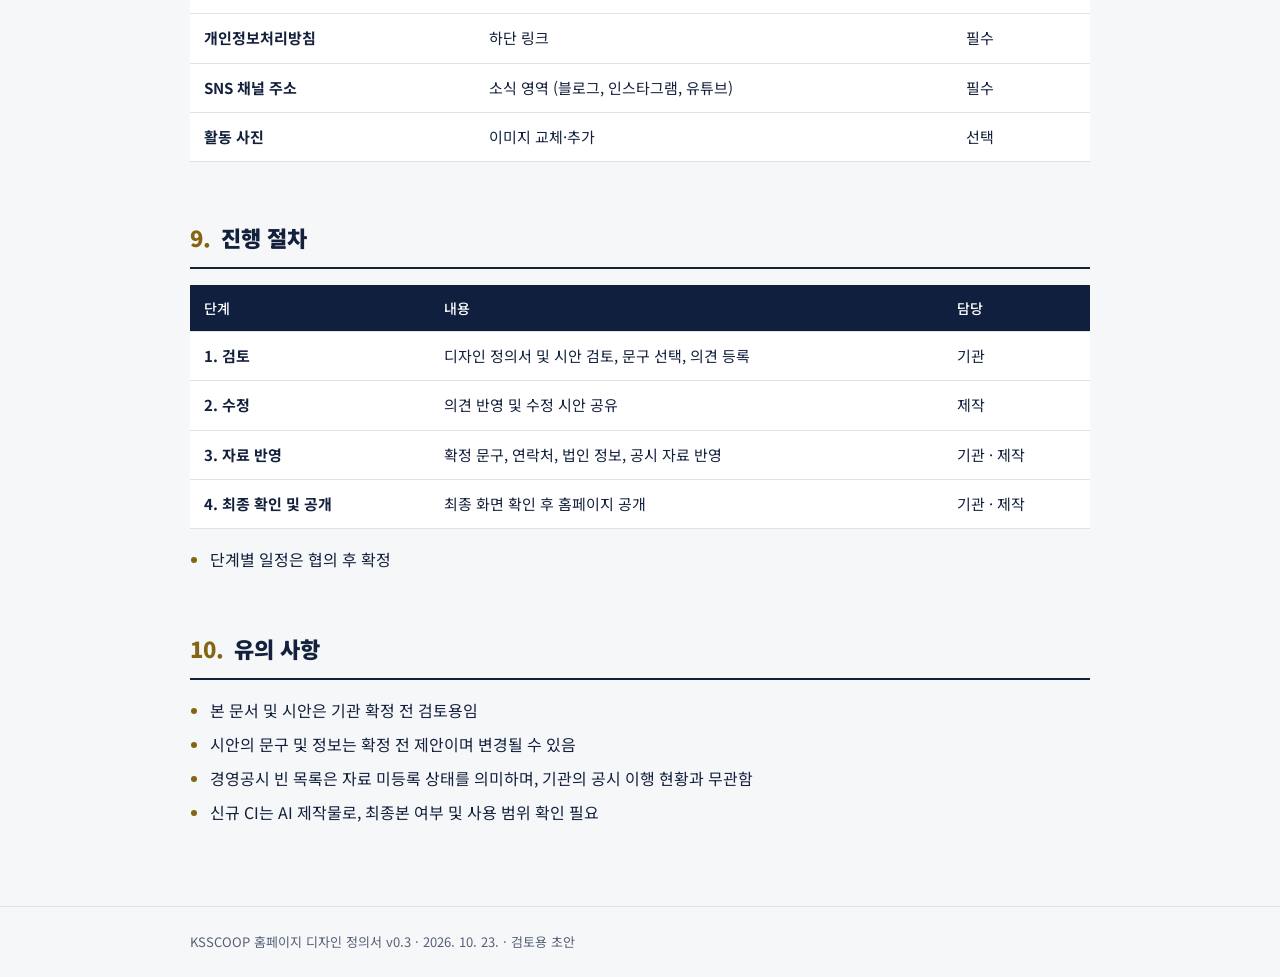
==== commit b50ee109: "Use white regulation court lines in the hero and realistic example titles in news Co-Authored-By: Cl" ====
--- a/index.html
+++ b/index.html
@@ -148,8 +148,9 @@
       <h2><span>3.</span> 디자인 콘셉트: 센터 코트</h2>
       <ul class="items">
         <li>실제 농구 경기장 바닥을 무대로 삼아 스포츠 단체의 정체성 표현</li>
-        <li>첫 화면 배경: 남색 나무 바닥 위에 골밑 영역(페인트존, 자유투 원, 3점 라인, 레인 표시, 백보드, 림)을 국제 규격(FIBA) 비율로 표시</li>
-        <li>실제 코트 라인 기준 적용: 선 폭 5cm 비율, 페인트존 칠, 칠이 닳은 질감 표현</li>
+        <li>첫 화면 배경: 남색 나무 바닥 위에 골밑 영역(페인트존, 자유투 원, 3점 라인, 레인 표시)을 국제 규격(FIBA) 비율로 표시</li>
+        <li>실제 코트 라인 기준 적용: 흰색 선, 선 폭 5cm 비율, 페인트존은 한 톤 어두운 칠</li>
+        <li>금색은 로고와 주요 버튼에만 사용하여 강조 효과 유지</li>
         <li>왼쪽에 로고, 대표 문구, 설명, 버튼을 정렬하여 첫 화면 안에서 핵심 정보 확인 가능</li>
                 <li>페이지 진입 시 코트 선이 그려지고 문구가 차례로 나타나는 효과 1회 적용 (움직임 최소화 설정 시 미적용)</li>
         <li>첫 화면에 시각적 강조를 집중하고, 이하 영역은 같은 소재(남색 바닥·금색 선)로 통일감 유지</li>
@@ -179,7 +180,7 @@
       <div class="screens">
         <div class="screen">
           <figure><img src="design-assets/hero.jpg" width="1200" height="693" alt="첫 화면 시안" loading="lazy"></figure>
-          <div><h3>첫 화면</h3><ul class="items"><li>배경: 나무 바닥과 골밑 코트 라인</li><li>왼쪽 정렬: 로고, 대표 문구, 설명, 소개·문의 버튼</li></ul></div>
+          <div><h3>첫 화면</h3><ul class="items"><li>배경: 나무 바닥과 흰색 골밑 코트 라인</li><li>왼쪽 정렬: 로고, 대표 문구, 설명, 소개·문의 버튼</li></ul></div>
         </div>
         <div class="screen">
           <figure><img src="design-assets/about.jpg" width="1200" height="355" alt="소개 영역 시안" loading="lazy"></figure>
@@ -199,7 +200,7 @@
         </div>
         <div class="screen">
           <figure><img src="design-assets/news.jpg" width="1200" height="1115" alt="소식 영역 시안" loading="lazy"></figure>
-          <div><h3>소식</h3><ul class="items"><li>채널별 보기(전체, 블로그, 인스타그램, 유튜브)</li><li>게시물 카드: 썸네일, 채널, 제목, 날짜</li><li>채널 주소 확인 전에는 ‘예시’ 표시 카드로 구성 확인 (실제 게시물 아님)</li></ul></div>
+          <div><h3>소식</h3><ul class="items"><li>채널별 보기(전체, 블로그, 인스타그램, 유튜브)</li><li>게시물 카드: 썸네일, 채널, 제목, 날짜</li><li>채널 주소 확인 전에는 ‘예시’ 표시 카드로 구성 확인 (예시 제목·이미지, 실제 게시물 아님)</li></ul></div>
         </div>
         <div class="screen">
           <figure><img src="design-assets/disclosure.jpg" width="1200" height="520" alt="경영공시 영역 시안" loading="lazy"></figure>
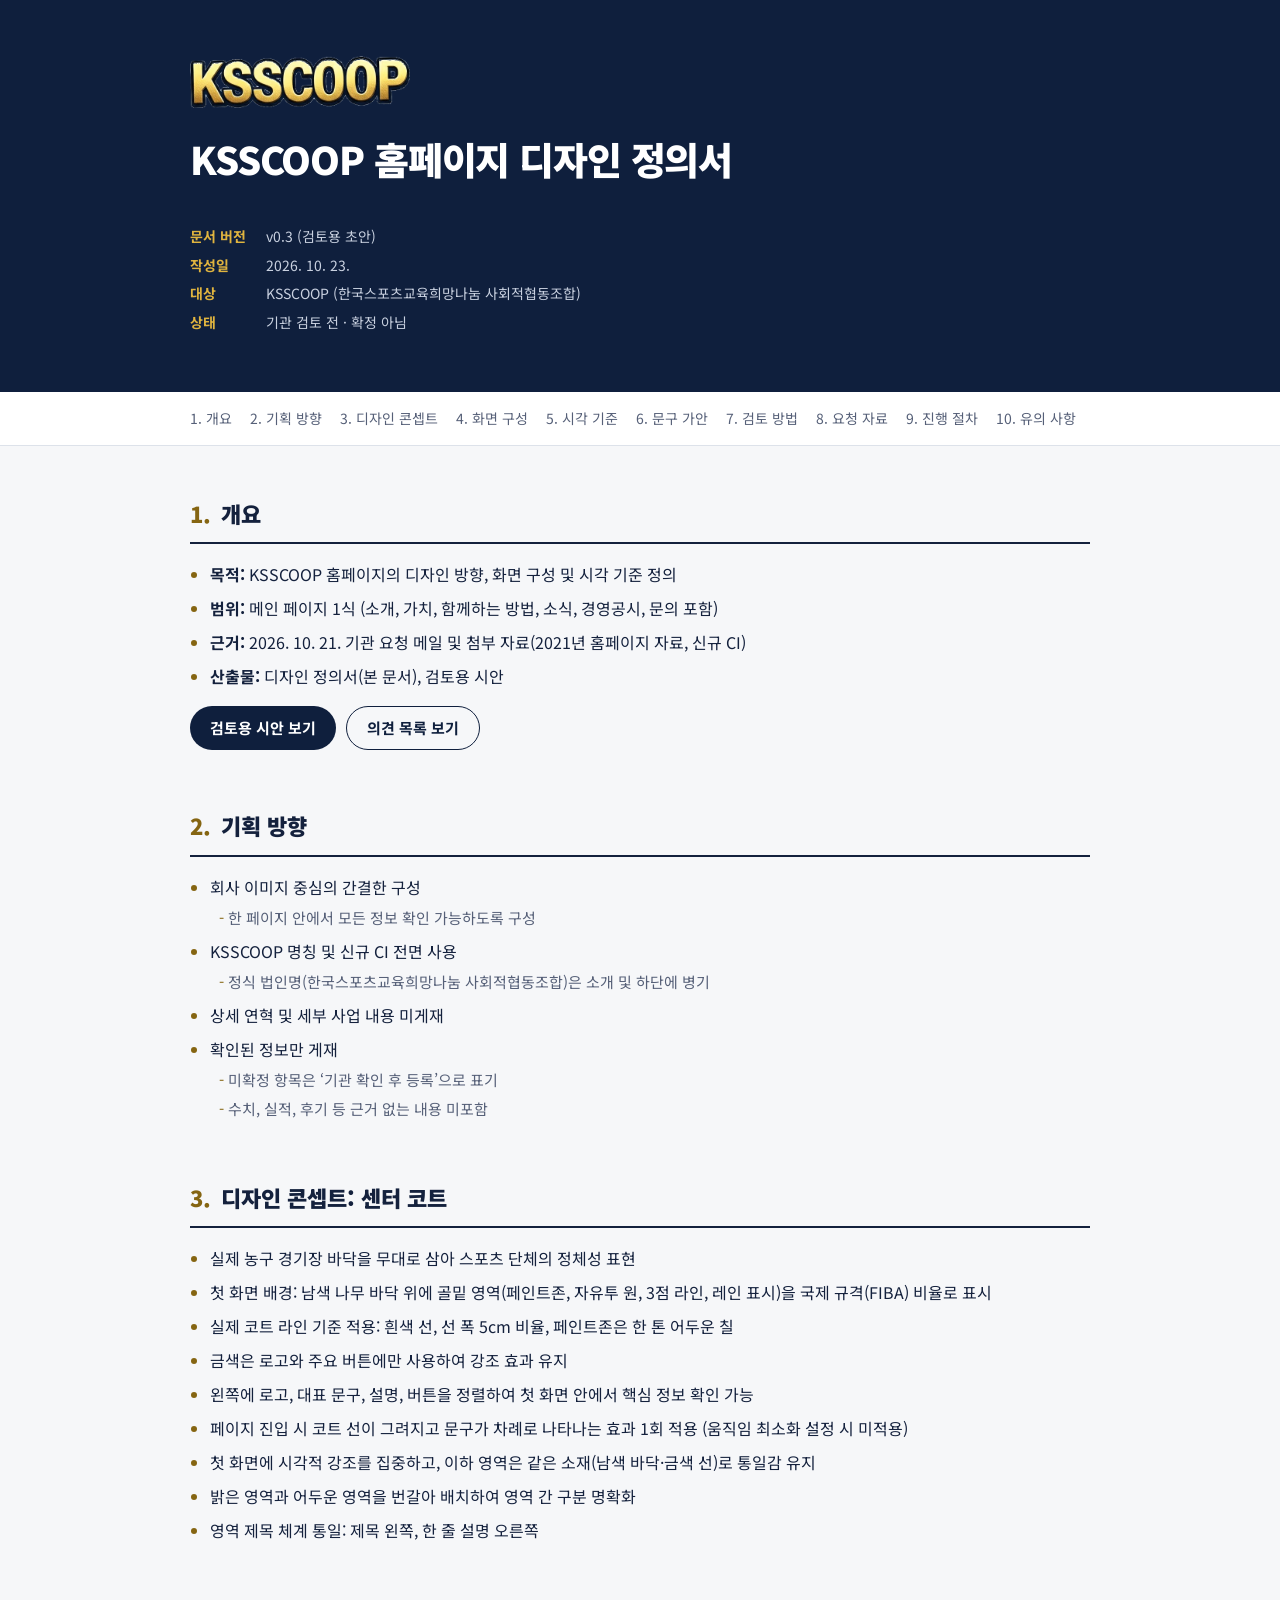
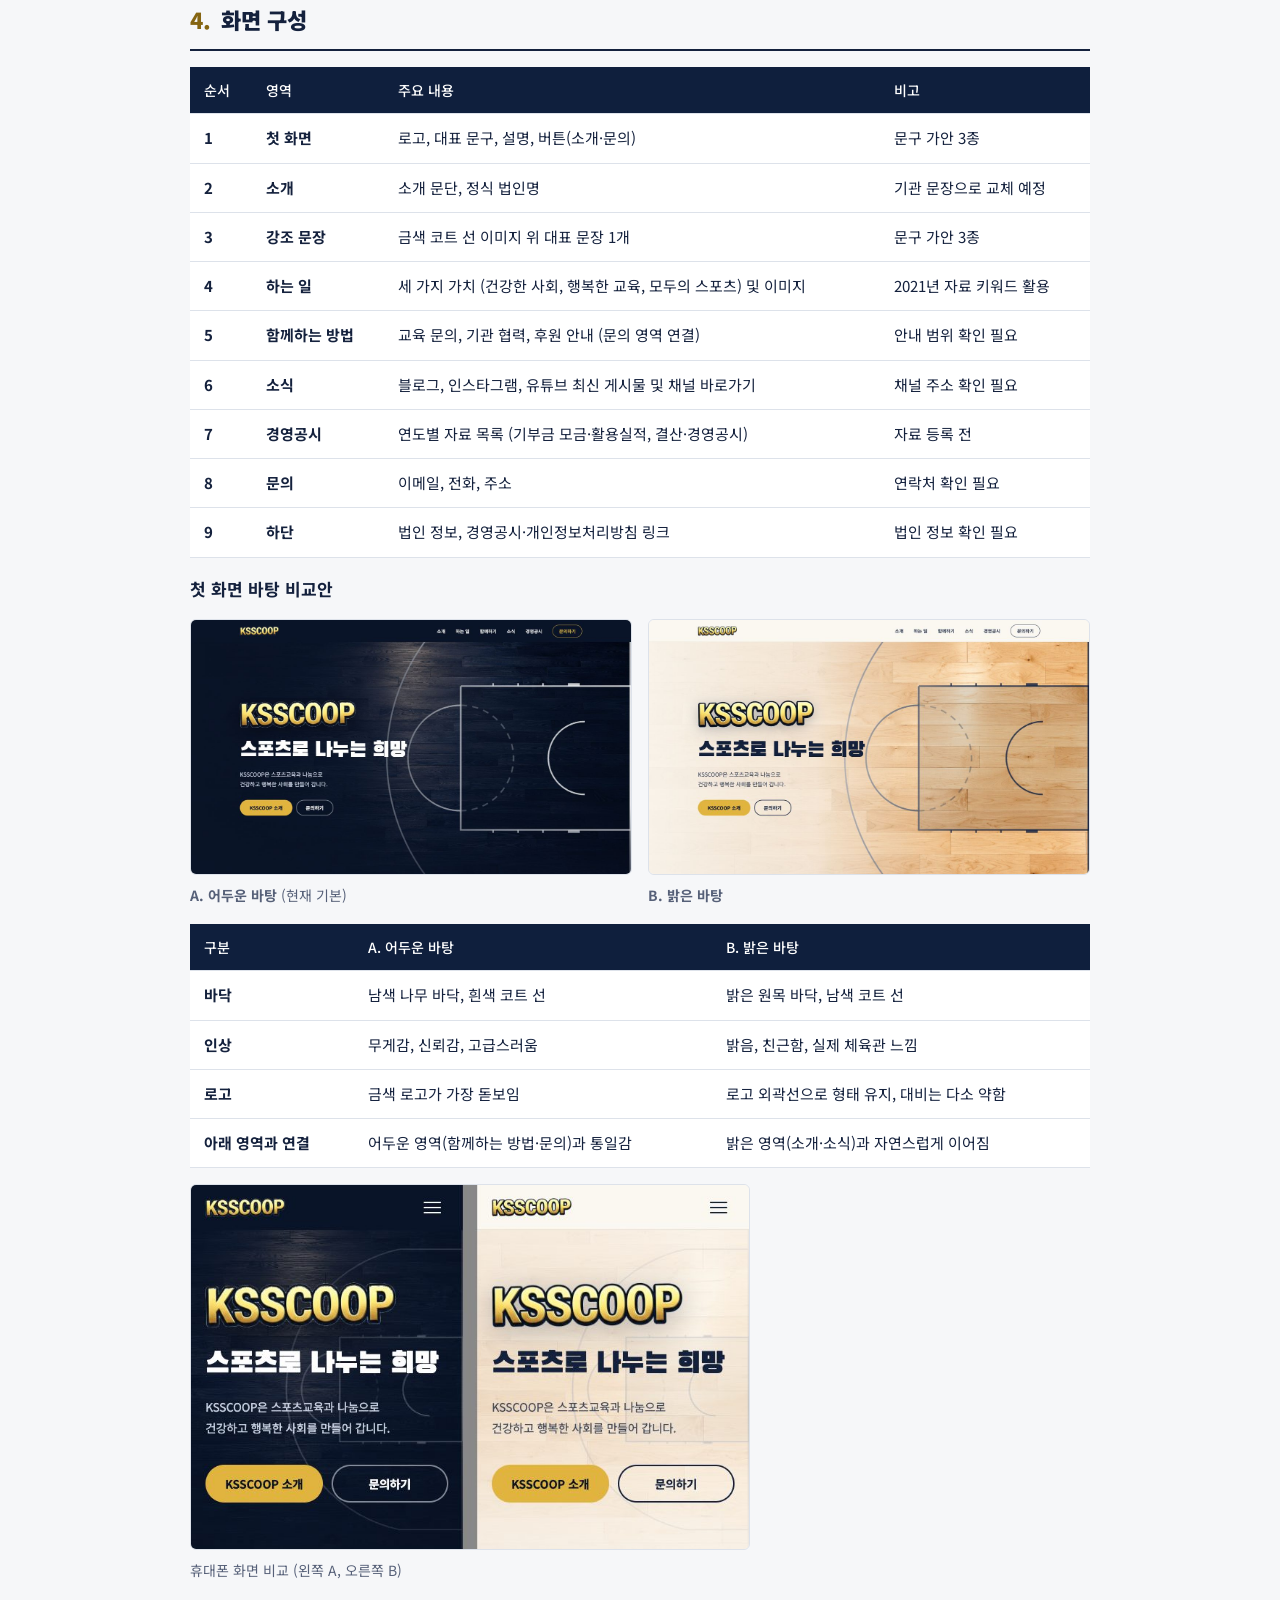
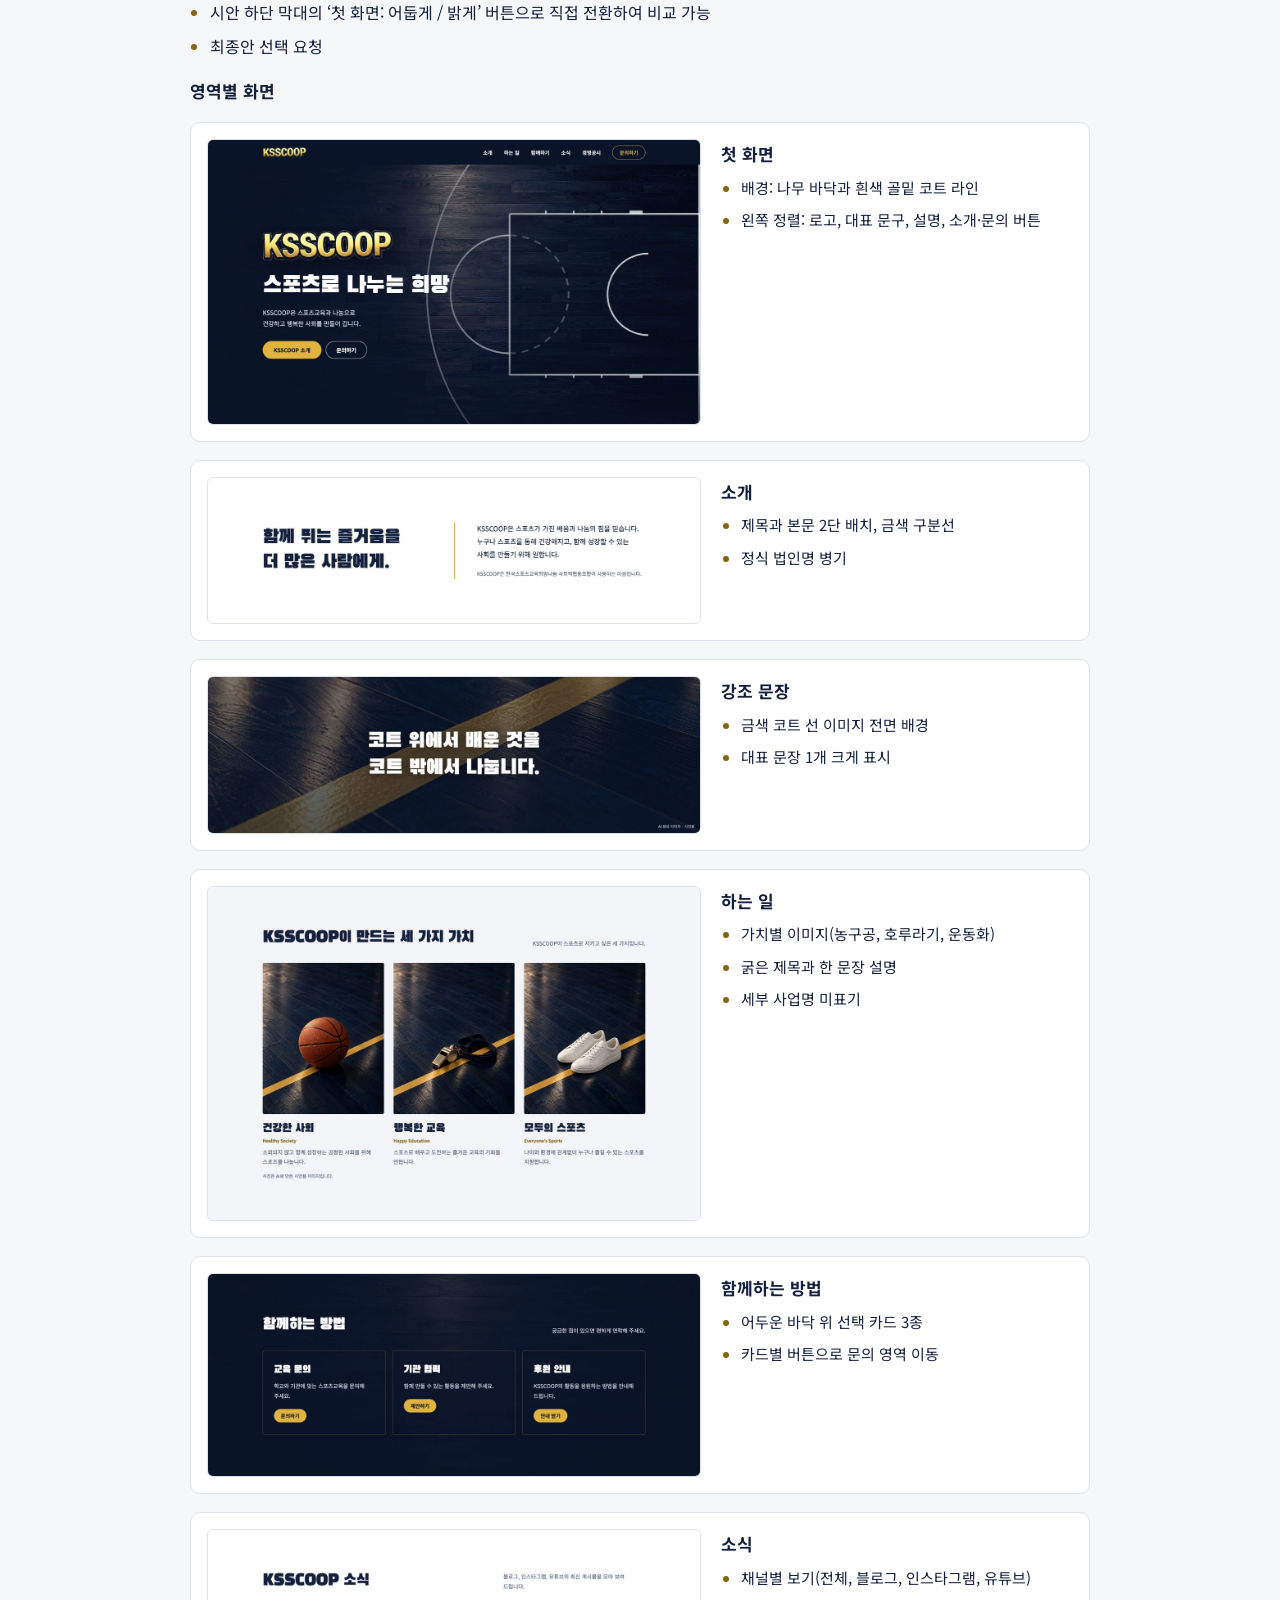
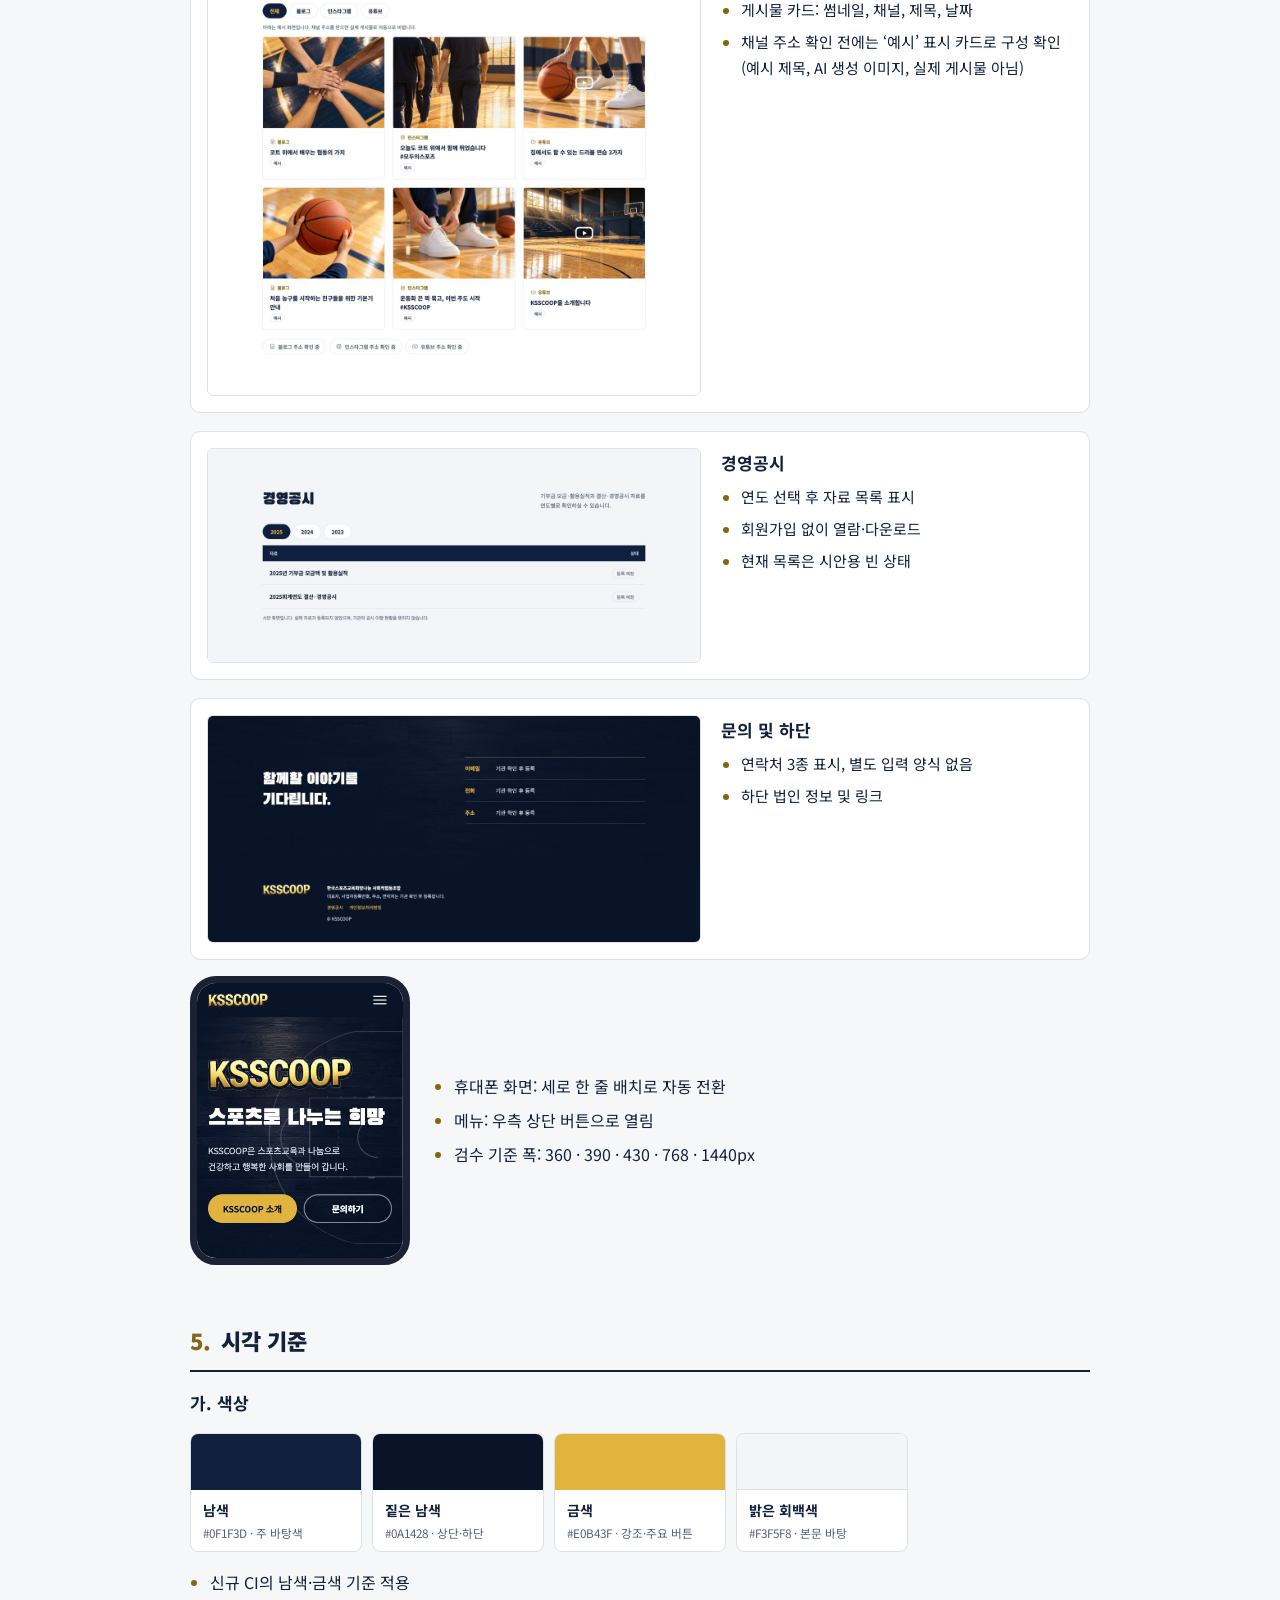
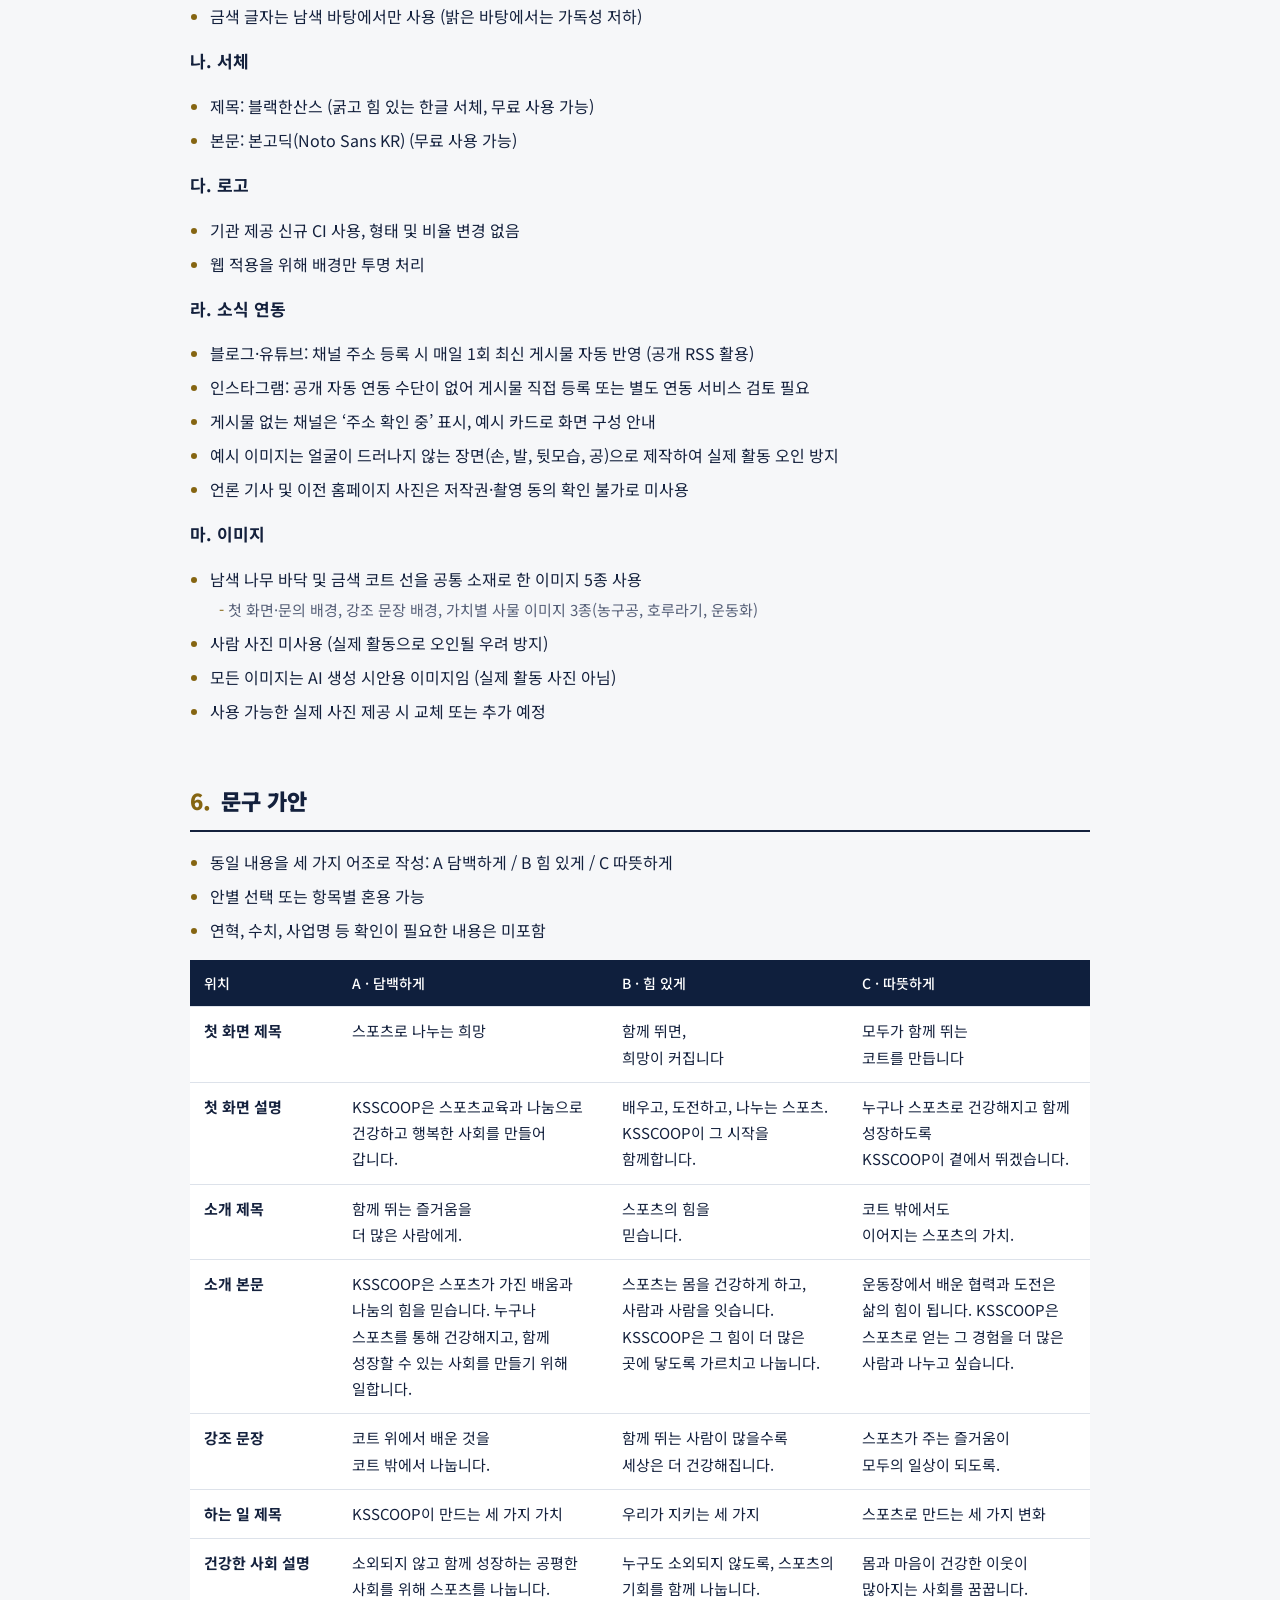
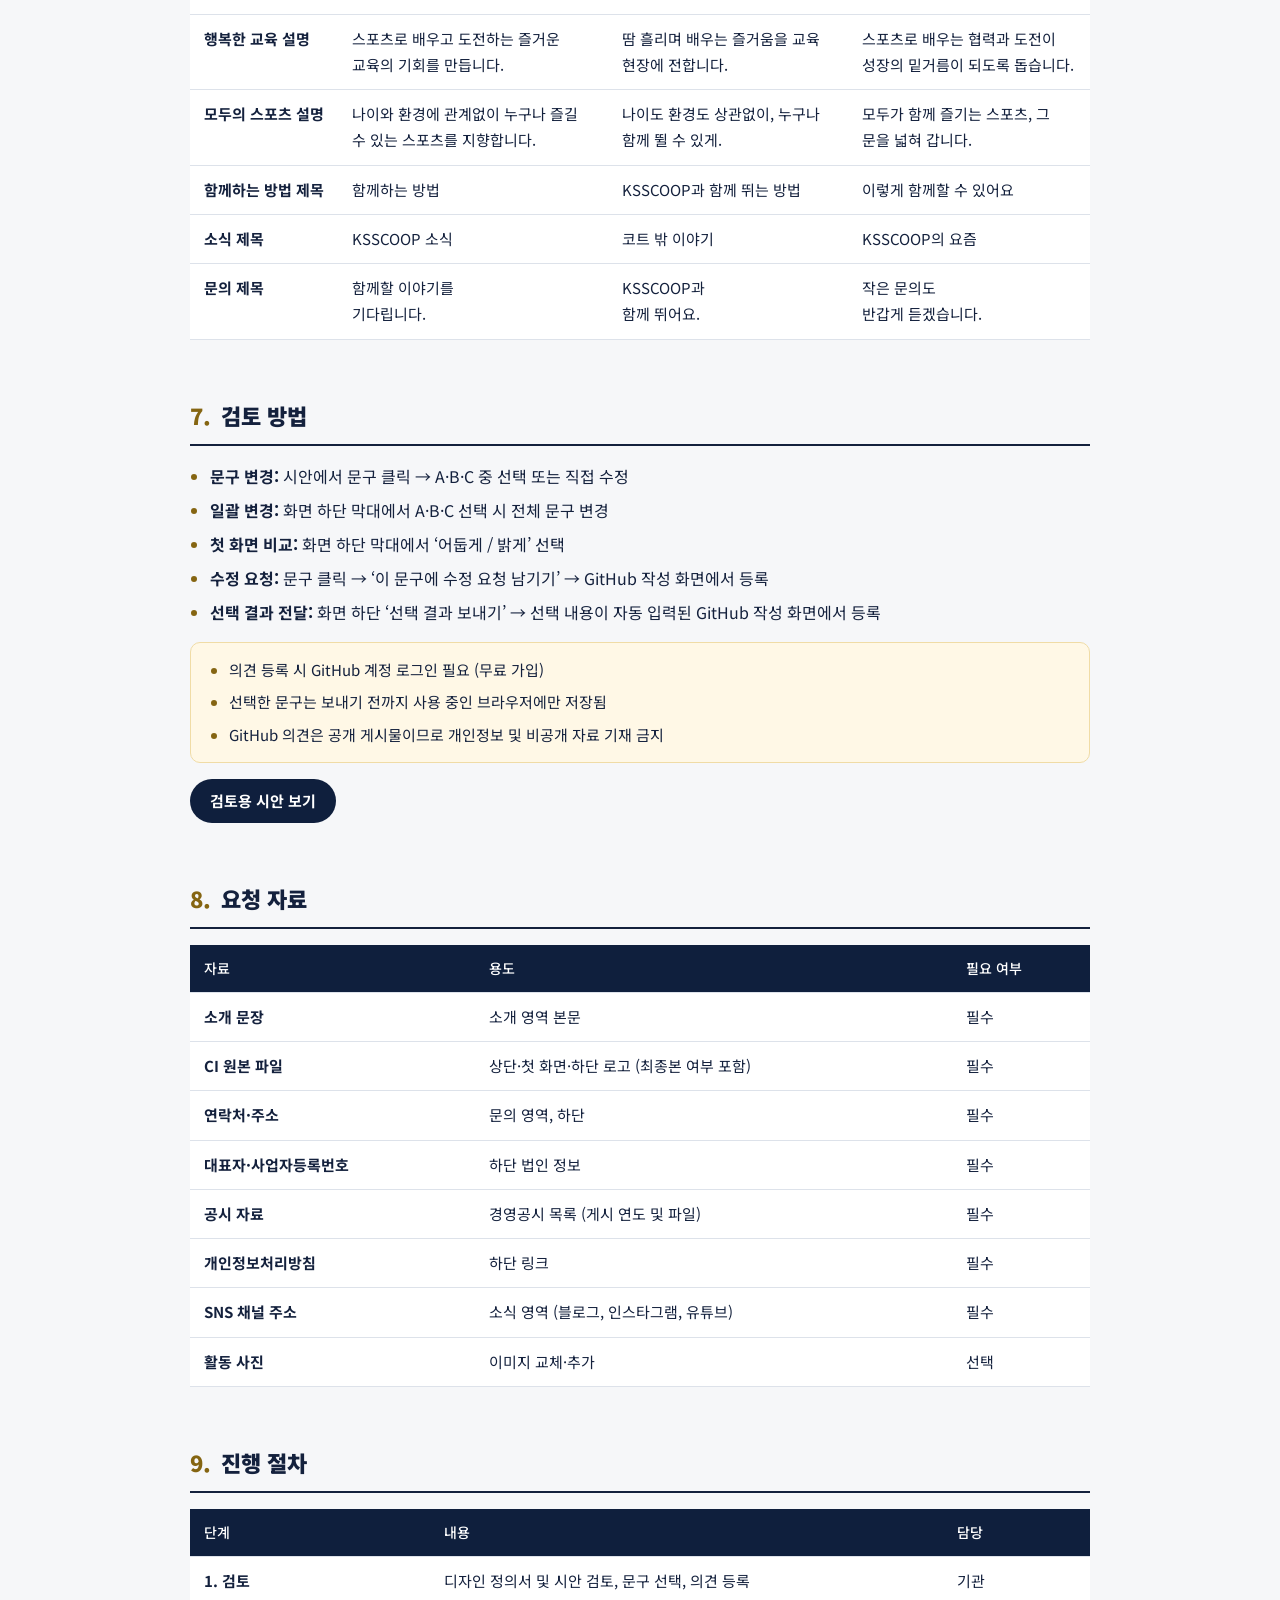
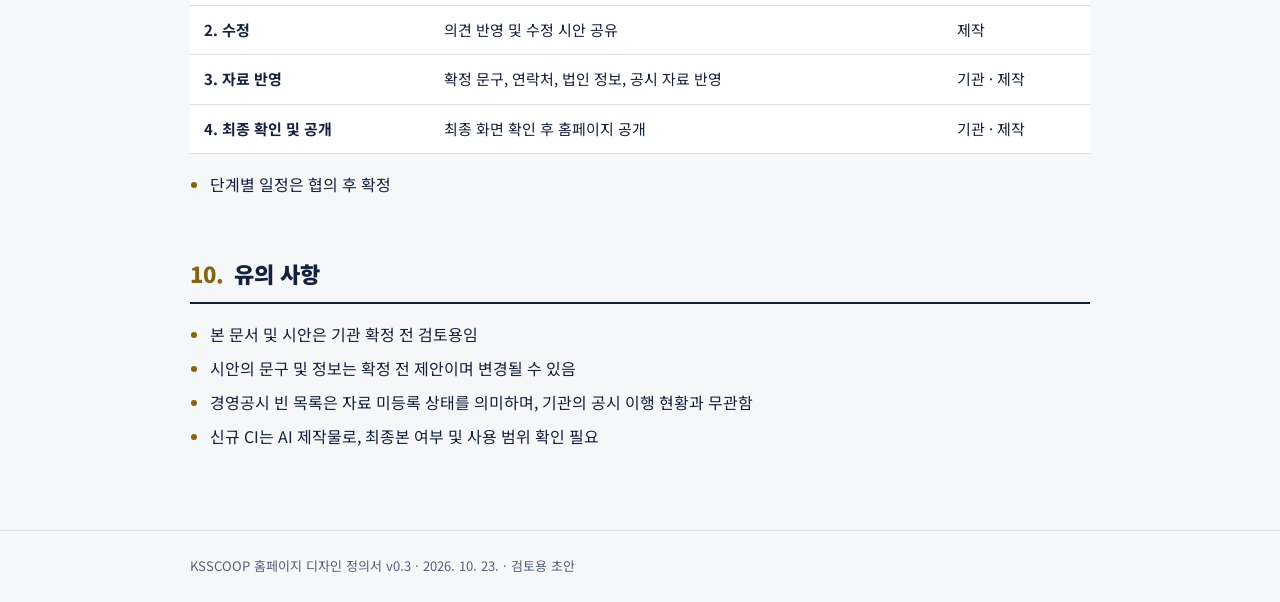
==== commit 3e5cf113: "Add a light hero option for comparison and GPT-made example images in the news section Co-Authored-B" ====
--- a/index.html
+++ b/index.html
@@ -63,6 +63,11 @@
 .chip div { padding: 8px 12px; display: grid; }
 .chip small { color: var(--muted); }
 
+.compare { display: grid; grid-template-columns: repeat(2, minmax(0, 1fr)); gap: 16px; }
+.compare figure, .compare-mobile { margin: 0; display: grid; gap: 8px; }
+.compare img, .compare-mobile img { border: 1px solid var(--line); border-radius: 6px; }
+.compare figcaption, .compare-mobile figcaption { font-size: 14px; color: var(--muted); }
+.compare-mobile { max-width: 560px; }
 .phone-row { display: grid; grid-template-columns: 220px minmax(0, 1fr); gap: 24px; align-items: center; }
 .phone-row figure { margin: 0; border: 7px solid #1c2233; border-radius: 26px; overflow: hidden; }
 
@@ -74,7 +79,7 @@
 footer { border-top: 1px solid var(--line); padding: 24px 0; color: var(--muted); font-size: 13px; }
 
 @media (max-width: 720px) {
-  .screen, .phone-row { grid-template-columns: minmax(0, 1fr); }
+  .screen, .phone-row, .compare { grid-template-columns: minmax(0, 1fr); }
   .phone-row figure { max-width: 220px; }
 }
 </style>
@@ -177,6 +182,25 @@
           </tbody>
         </table>
       </div>
+      <h3>첫 화면 바탕 비교안</h3>
+      <div class="compare">
+        <figure><img src="design-assets/hero.jpg" width="1200" height="693" alt="첫 화면 어두운 바탕안" loading="lazy"><figcaption><b>A. 어두운 바탕</b> (현재 기본)</figcaption></figure>
+        <figure><img src="design-assets/hero-light.jpg" width="1200" height="693" alt="첫 화면 밝은 바탕안" loading="lazy"><figcaption><b>B. 밝은 바탕</b></figcaption></figure>
+      </div>
+      <div class="table-wrap">
+        <table>
+          <thead><tr><th>구분</th><th>A. 어두운 바탕</th><th>B. 밝은 바탕</th></tr></thead>
+          <tbody>
+            <tr><td class="k">바닥</td><td>남색 나무 바닥, 흰색 코트 선</td><td>밝은 원목 바닥, 남색 코트 선</td></tr>
+            <tr><td class="k">인상</td><td>무게감, 신뢰감, 고급스러움</td><td>밝음, 친근함, 실제 체육관 느낌</td></tr>
+            <tr><td class="k">로고</td><td>금색 로고가 가장 돋보임</td><td>로고 외곽선으로 형태 유지, 대비는 다소 약함</td></tr>
+            <tr><td class="k">아래 영역과 연결</td><td>어두운 영역(함께하는 방법·문의)과 통일감</td><td>밝은 영역(소개·소식)과 자연스럽게 이어짐</td></tr>
+          </tbody>
+        </table>
+      </div>
+      <figure class="compare-mobile"><img src="design-assets/mobile-compare.jpg" width="770" height="501" alt="휴대폰 첫 화면 어두운 바탕안과 밝은 바탕안" loading="lazy"><figcaption>휴대폰 화면 비교 (왼쪽 A, 오른쪽 B)</figcaption></figure>
+      <ul class="items"><li>시안 하단 막대의 ‘첫 화면: 어둡게 / 밝게’ 버튼으로 직접 전환하여 비교 가능</li><li>최종안 선택 요청</li></ul>
+      <h3>영역별 화면</h3>
       <div class="screens">
         <div class="screen">
           <figure><img src="design-assets/hero.jpg" width="1200" height="693" alt="첫 화면 시안" loading="lazy"></figure>
@@ -199,8 +223,8 @@
           <div><h3>함께하는 방법</h3><ul class="items"><li>어두운 바닥 위 선택 카드 3종</li><li>카드별 버튼으로 문의 영역 이동</li></ul></div>
         </div>
         <div class="screen">
-          <figure><img src="design-assets/news.jpg" width="1200" height="1115" alt="소식 영역 시안" loading="lazy"></figure>
-          <div><h3>소식</h3><ul class="items"><li>채널별 보기(전체, 블로그, 인스타그램, 유튜브)</li><li>게시물 카드: 썸네일, 채널, 제목, 날짜</li><li>채널 주소 확인 전에는 ‘예시’ 표시 카드로 구성 확인 (예시 제목·이미지, 실제 게시물 아님)</li></ul></div>
+          <figure><img src="design-assets/news.jpg" width="1200" height="1136" alt="소식 영역 시안" loading="lazy"></figure>
+          <div><h3>소식</h3><ul class="items"><li>채널별 보기(전체, 블로그, 인스타그램, 유튜브)</li><li>게시물 카드: 썸네일, 채널, 제목, 날짜</li><li>채널 주소 확인 전에는 ‘예시’ 표시 카드로 구성 확인 (예시 제목, AI 생성 이미지, 실제 게시물 아님)</li></ul></div>
         </div>
         <div class="screen">
           <figure><img src="design-assets/disclosure.jpg" width="1200" height="520" alt="경영공시 영역 시안" loading="lazy"></figure>
@@ -248,7 +272,8 @@
       <ul class="items">
         <li>블로그·유튜브: 채널 주소 등록 시 매일 1회 최신 게시물 자동 반영 (공개 RSS 활용)</li>
         <li>인스타그램: 공개 자동 연동 수단이 없어 게시물 직접 등록 또는 별도 연동 서비스 검토 필요</li>
-        <li>게시물 없는 채널은 ‘주소 확인 중’ 표시, 예시 카드(AI 이미지)로 화면 구성 안내</li>
+        <li>게시물 없는 채널은 ‘주소 확인 중’ 표시, 예시 카드로 화면 구성 안내</li>
+        <li>예시 이미지는 얼굴이 드러나지 않는 장면(손, 발, 뒷모습, 공)으로 제작하여 실제 활동 오인 방지</li>
         <li>언론 기사 및 이전 홈페이지 사진은 저작권·촬영 동의 확인 불가로 미사용</li>
       </ul>
       <h3>마. 이미지</h3>
@@ -282,6 +307,7 @@
       <ul class="items">
         <li><b>문구 변경:</b> 시안에서 문구 클릭 → A·B·C 중 선택 또는 직접 수정</li>
         <li><b>일괄 변경:</b> 화면 하단 막대에서 A·B·C 선택 시 전체 문구 변경</li>
+        <li><b>첫 화면 비교:</b> 화면 하단 막대에서 ‘어둡게 / 밝게’ 선택</li>
         <li><b>수정 요청:</b> 문구 클릭 → ‘이 문구에 수정 요청 남기기’ → GitHub 작성 화면에서 등록</li>
         <li><b>선택 결과 전달:</b> 화면 하단 ‘선택 결과 보내기’ → 선택 내용이 자동 입력된 GitHub 작성 화면에서 등록</li>
       </ul>
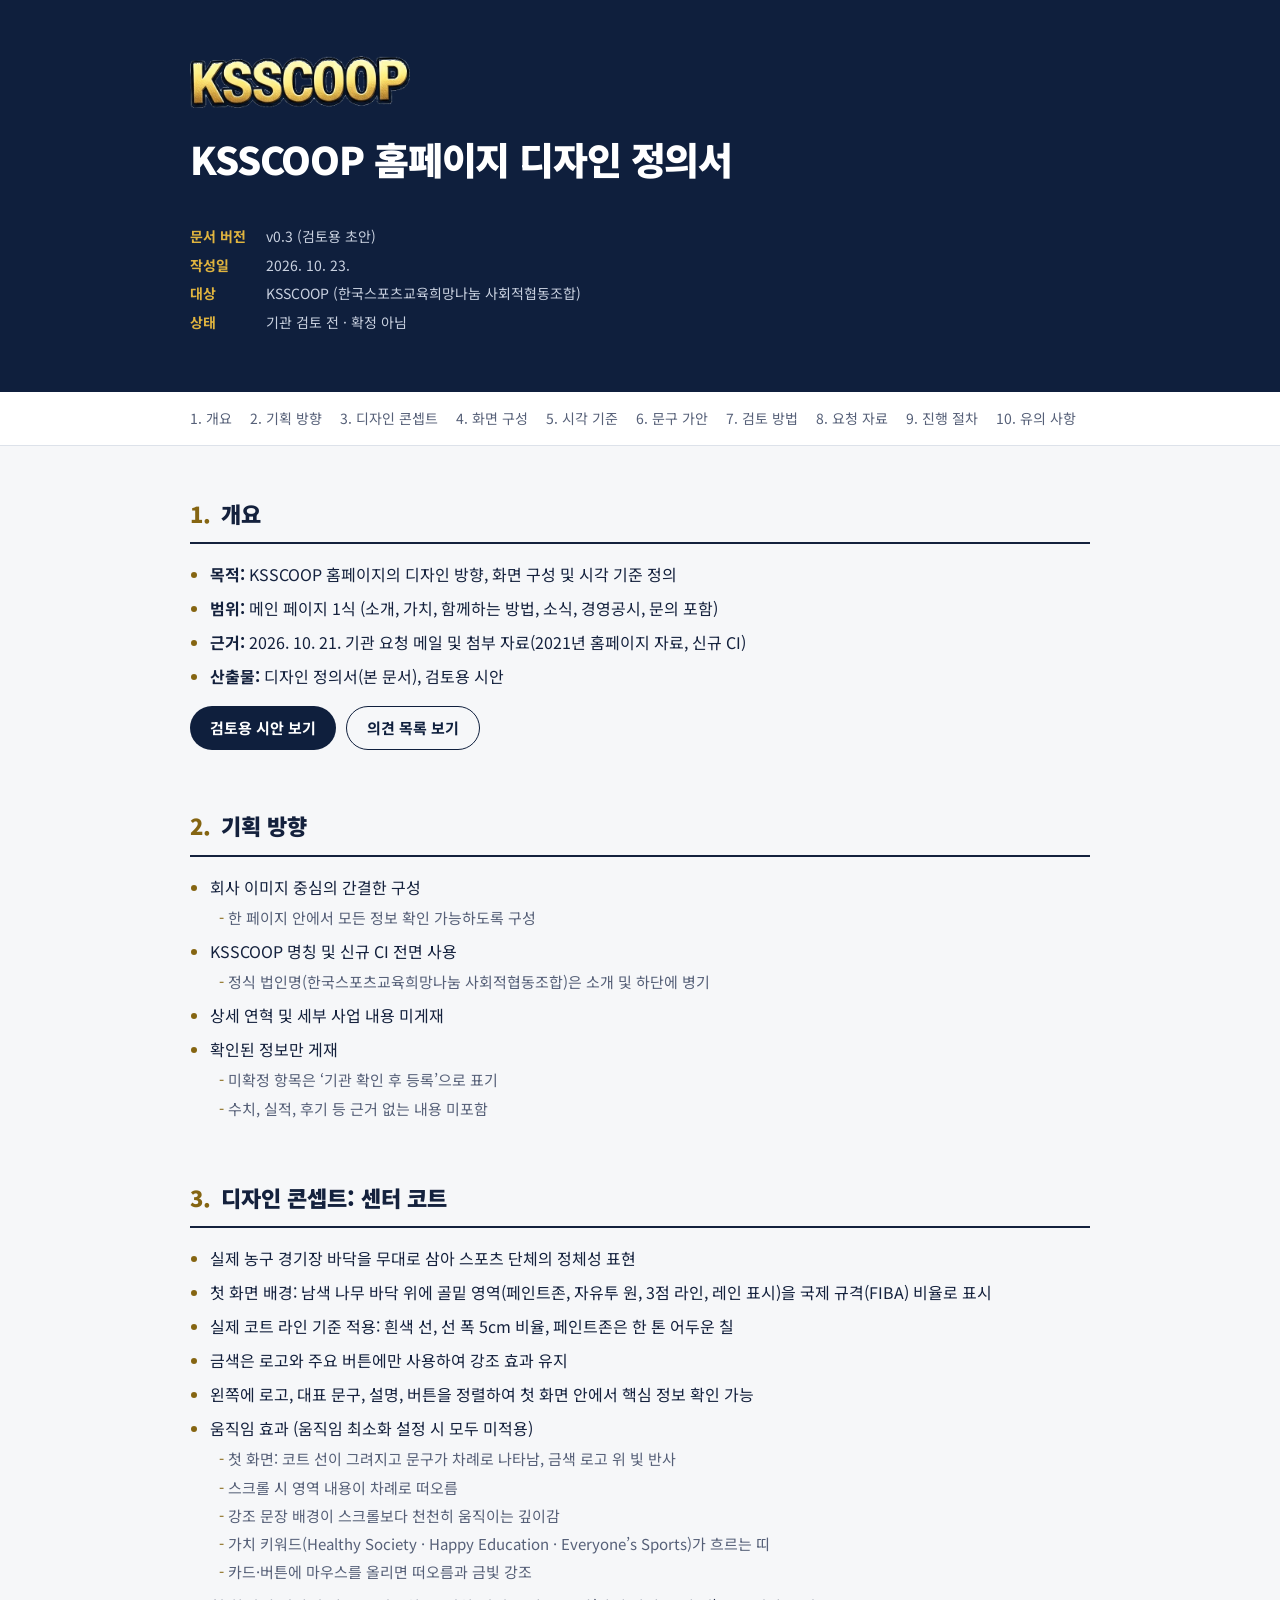
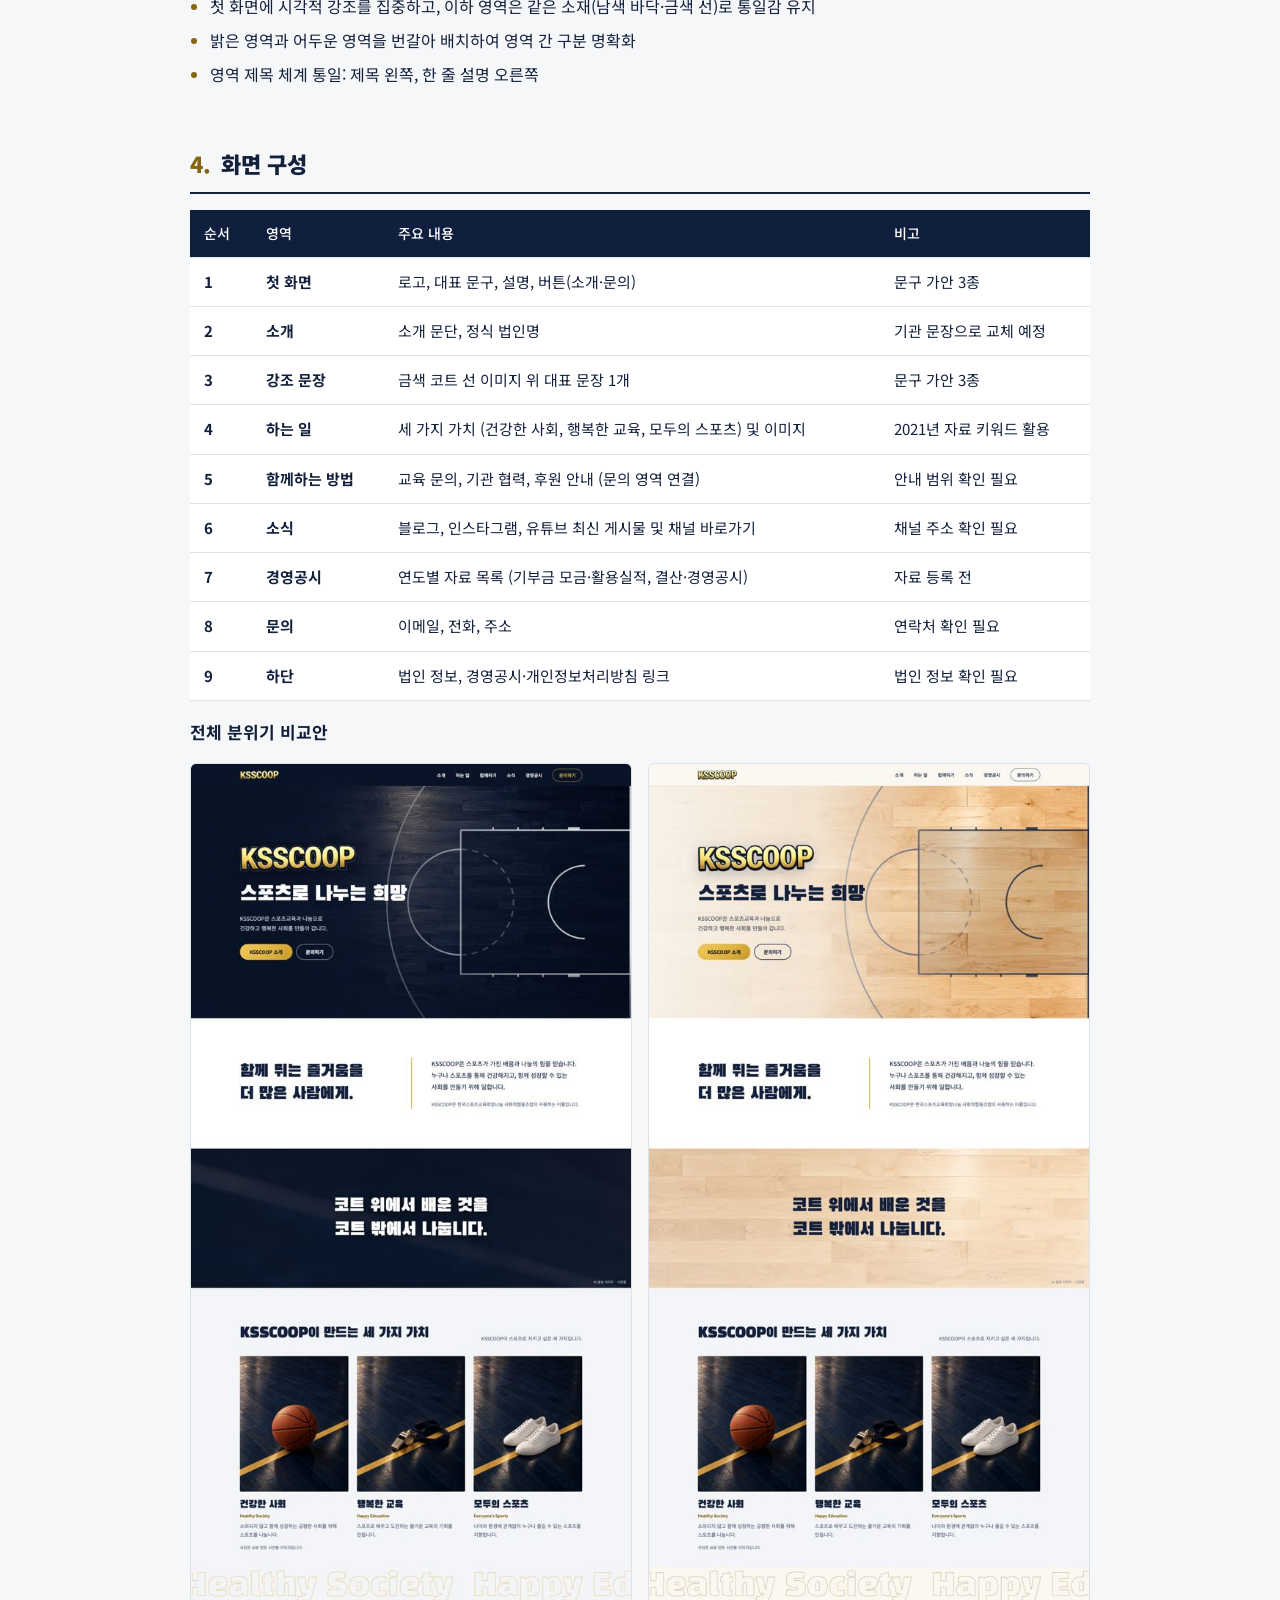
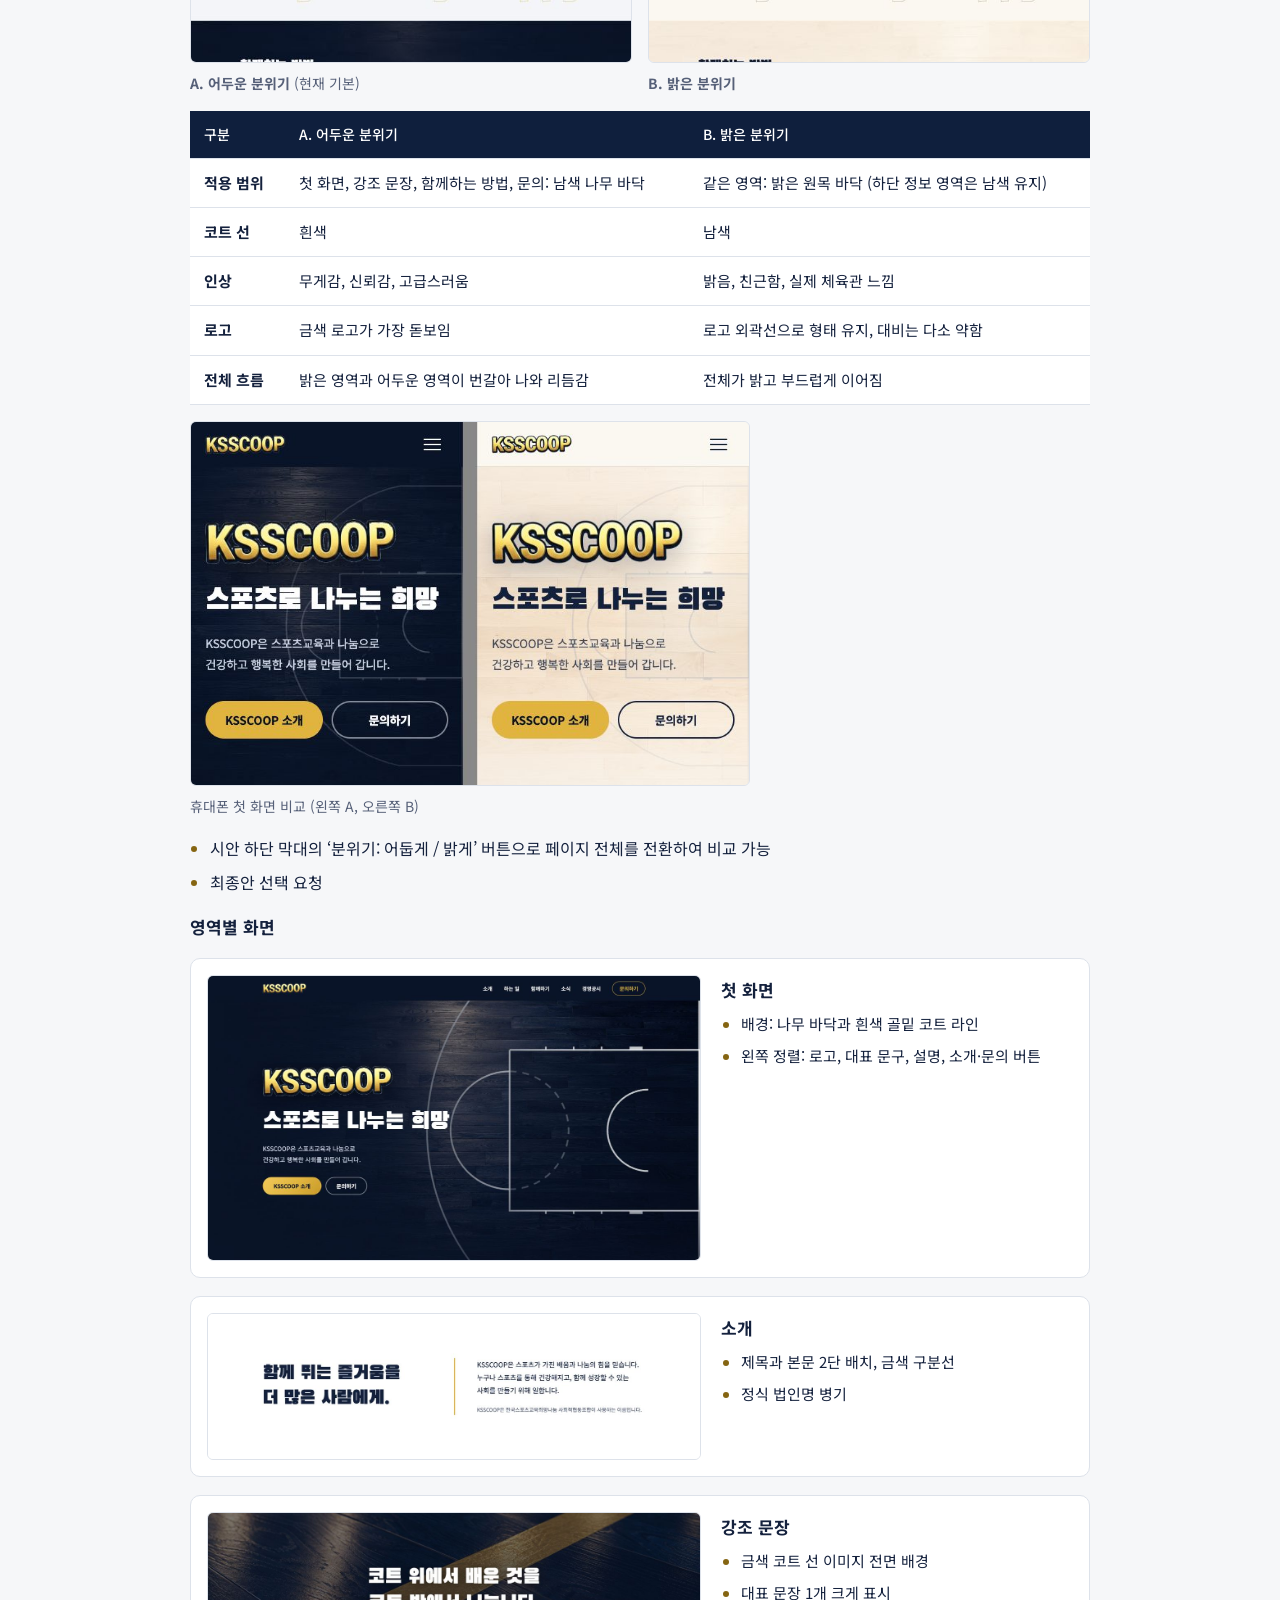
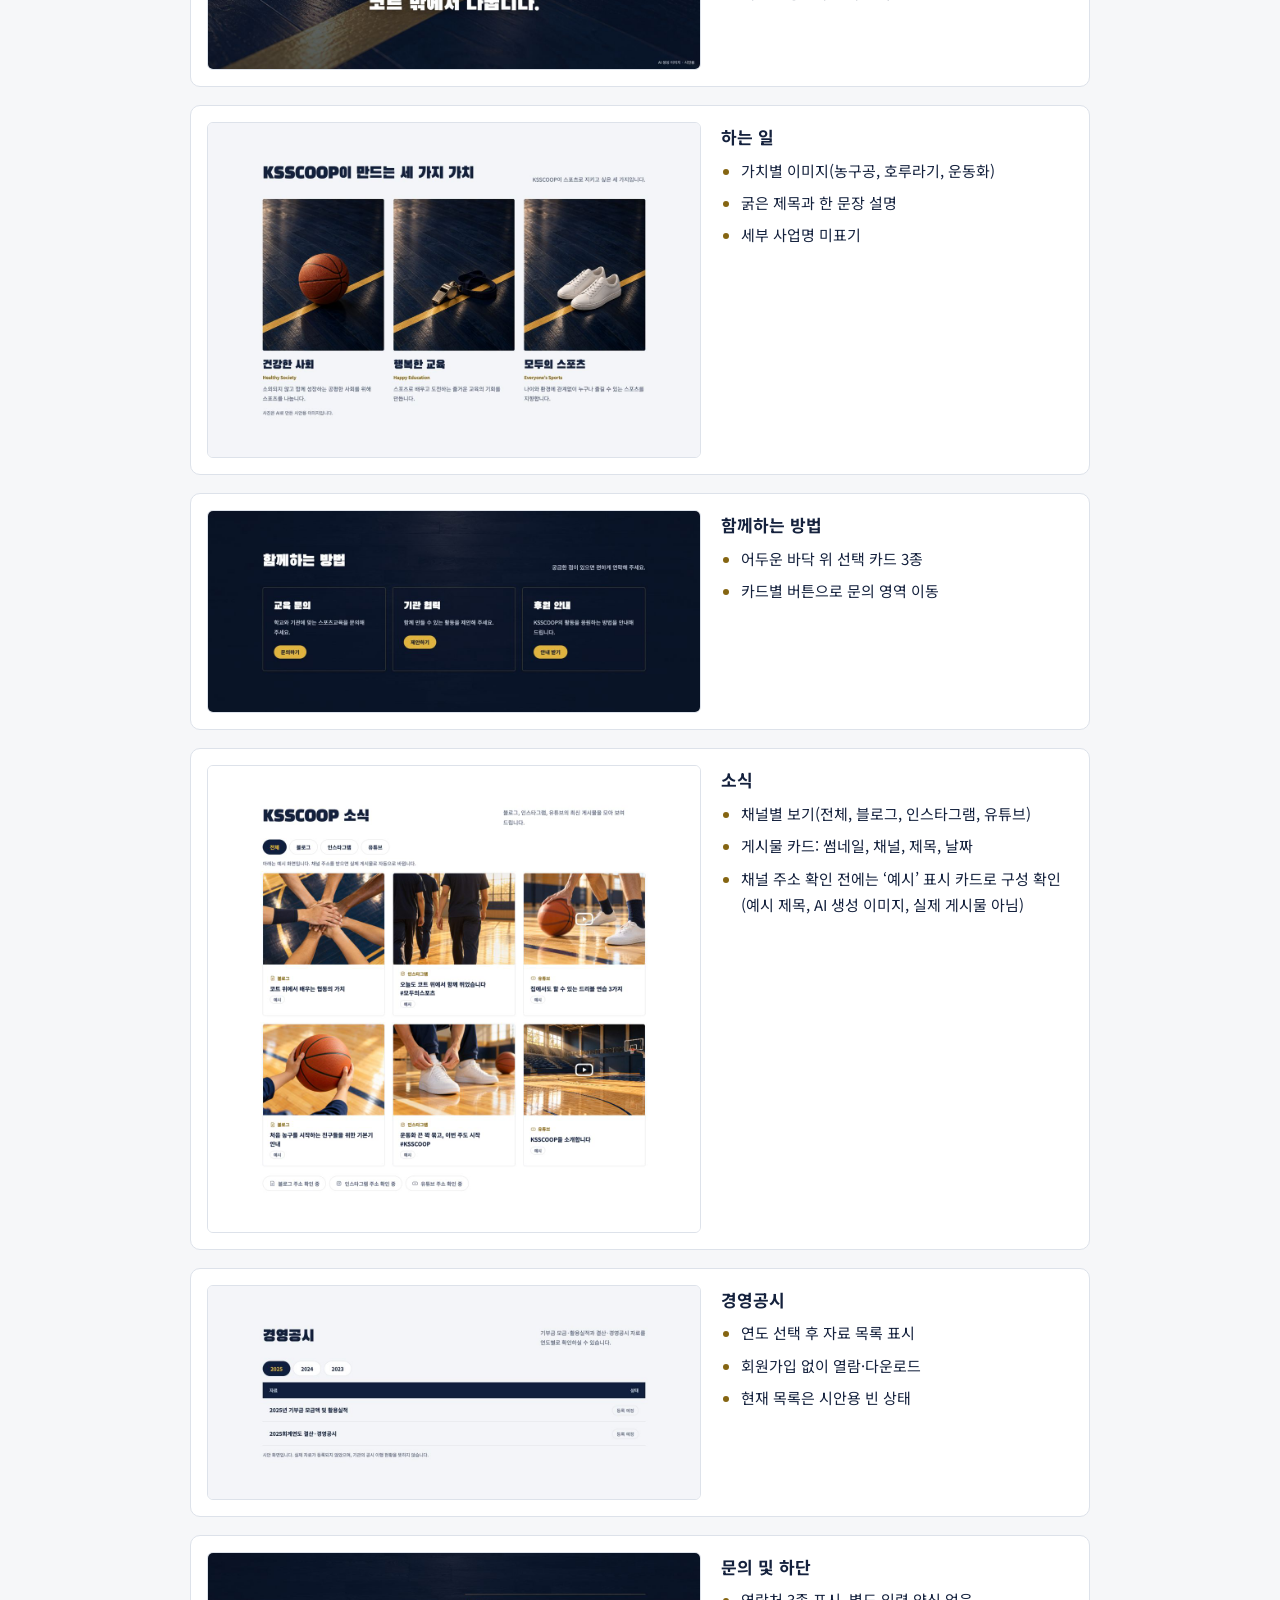
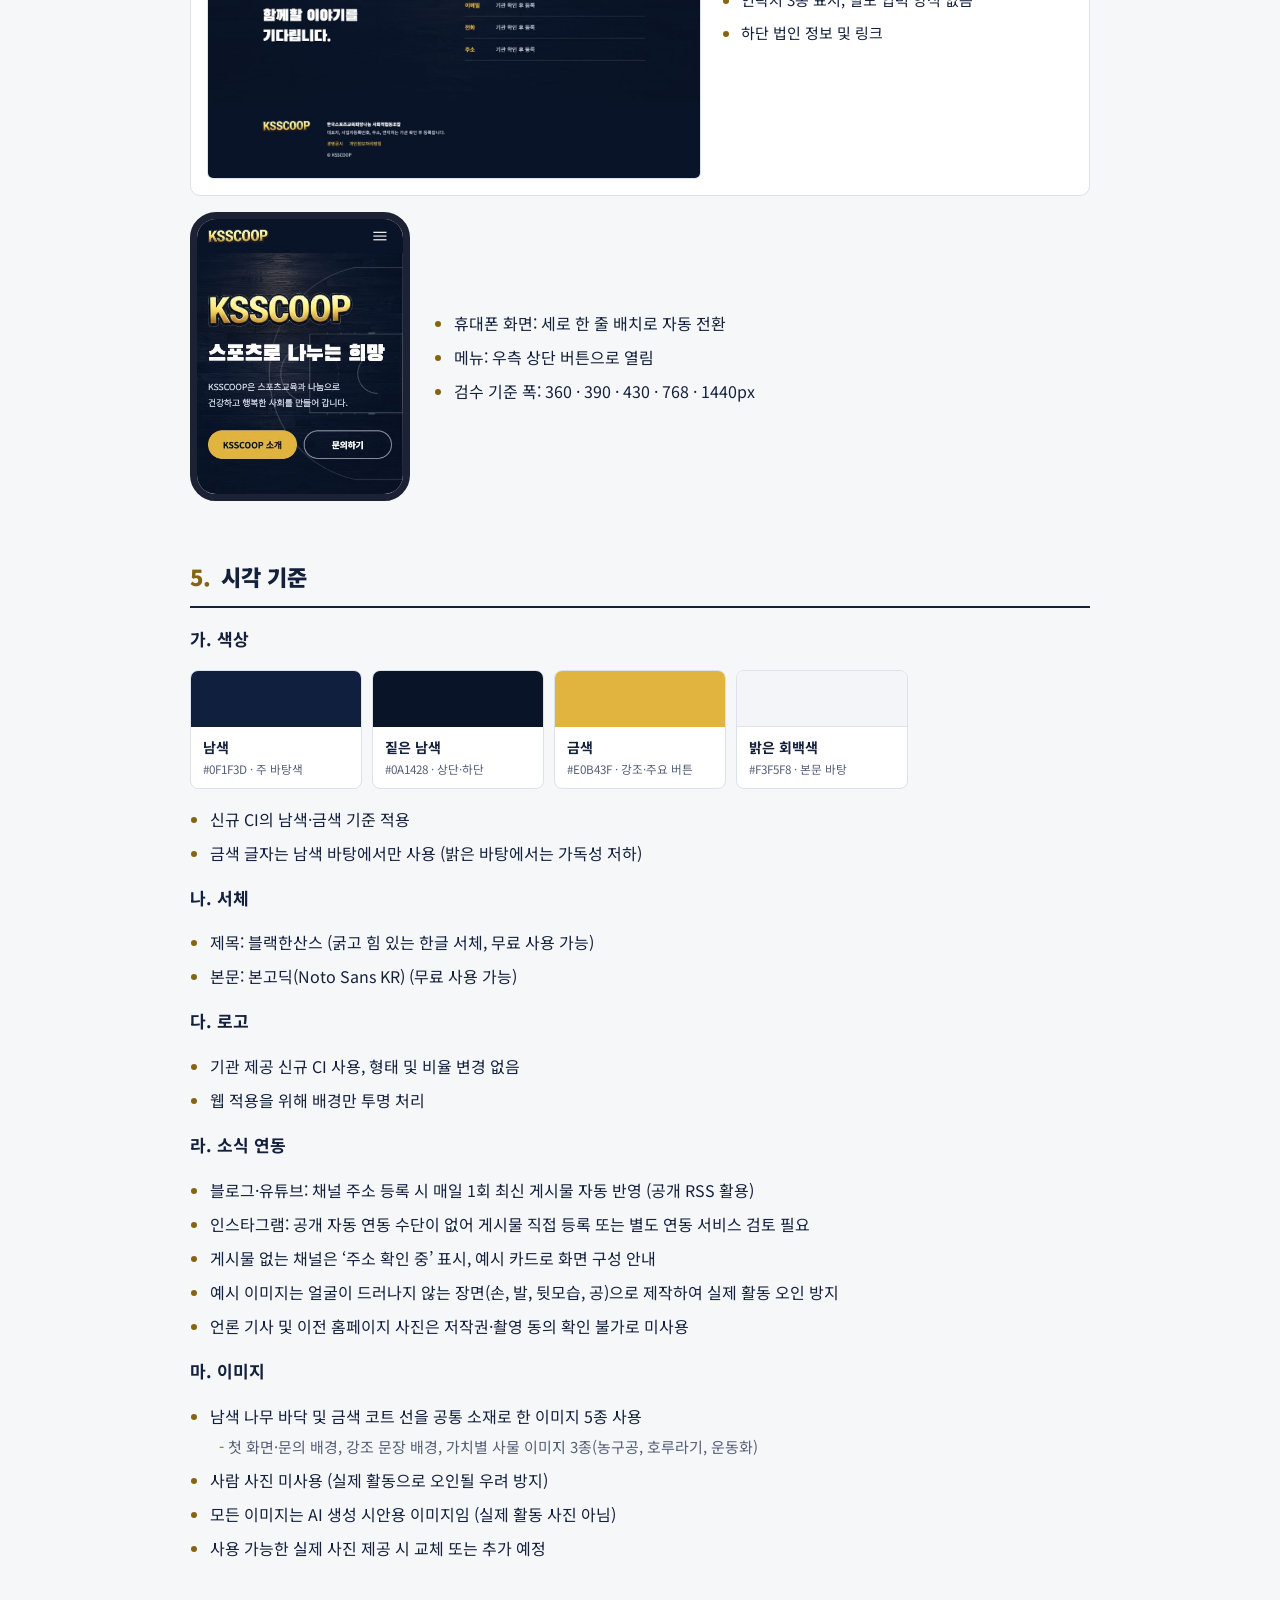
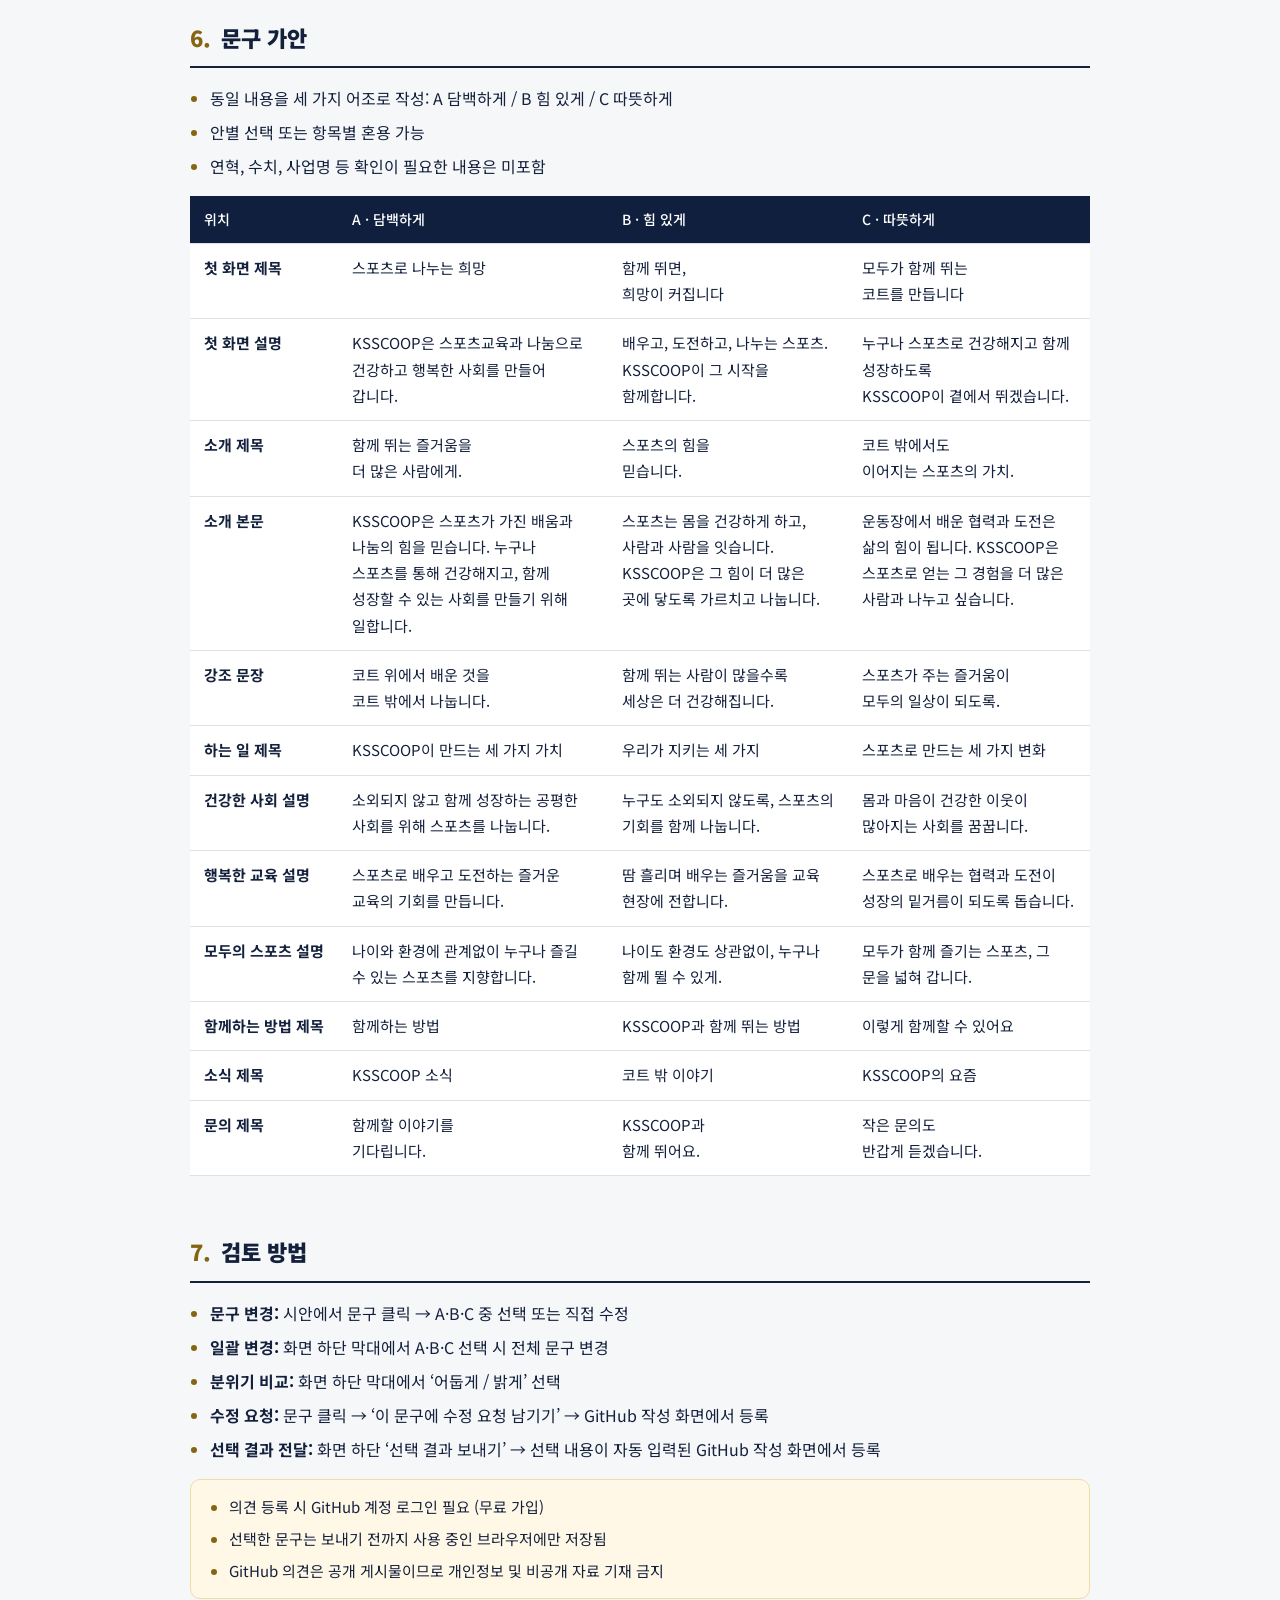
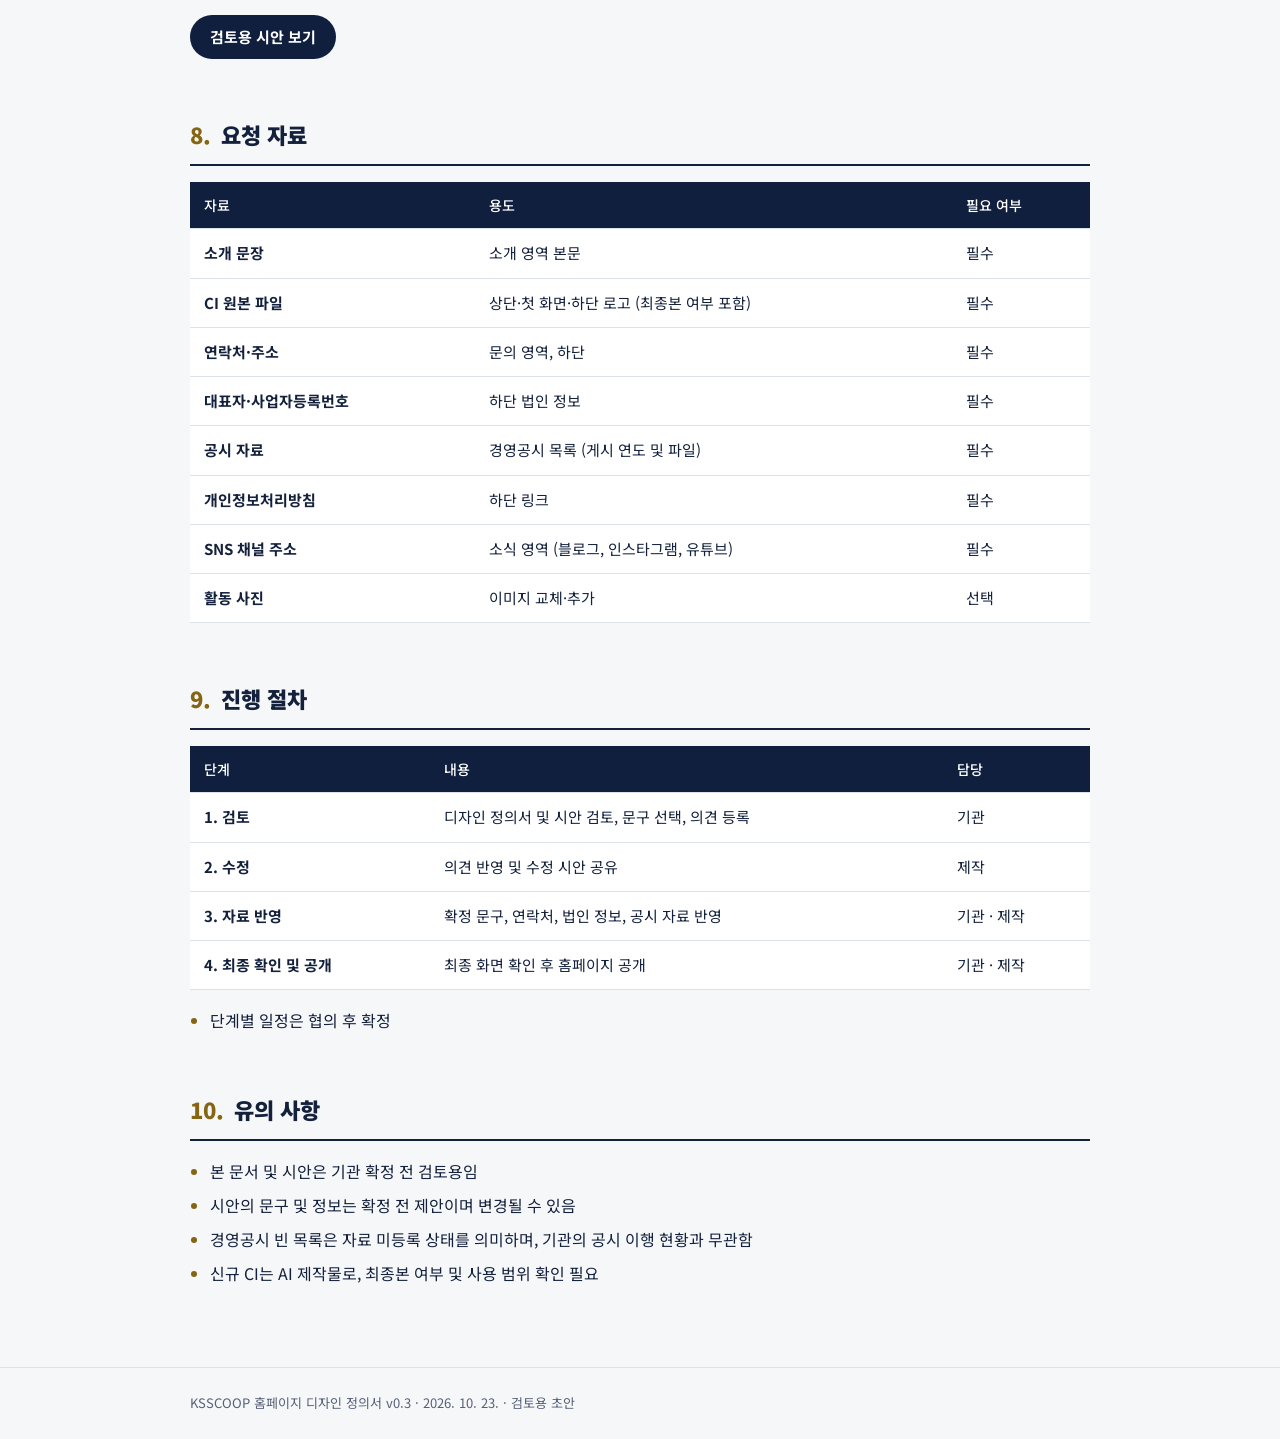
==== commit d958e25e: "Make the light option page-wide and add restrained motion: logo shine, scroll reveal, keyword marque" ====
--- a/index.html
+++ b/index.html
@@ -68,6 +68,7 @@
 .compare img, .compare-mobile img { border: 1px solid var(--line); border-radius: 6px; }
 .compare figcaption, .compare-mobile figcaption { font-size: 14px; color: var(--muted); }
 .compare-mobile { max-width: 560px; }
+.compare img { max-height: 900px; object-fit: cover; object-position: top; }
 .phone-row { display: grid; grid-template-columns: 220px minmax(0, 1fr); gap: 24px; align-items: center; }
 .phone-row figure { margin: 0; border: 7px solid #1c2233; border-radius: 26px; overflow: hidden; }
 
@@ -157,7 +158,9 @@
         <li>실제 코트 라인 기준 적용: 흰색 선, 선 폭 5cm 비율, 페인트존은 한 톤 어두운 칠</li>
         <li>금색은 로고와 주요 버튼에만 사용하여 강조 효과 유지</li>
         <li>왼쪽에 로고, 대표 문구, 설명, 버튼을 정렬하여 첫 화면 안에서 핵심 정보 확인 가능</li>
-                <li>페이지 진입 시 코트 선이 그려지고 문구가 차례로 나타나는 효과 1회 적용 (움직임 최소화 설정 시 미적용)</li>
+                <li>움직임 효과 (움직임 최소화 설정 시 모두 미적용)
+          <ul><li>첫 화면: 코트 선이 그려지고 문구가 차례로 나타남, 금색 로고 위 빛 반사</li><li>스크롤 시 영역 내용이 차례로 떠오름</li><li>강조 문장 배경이 스크롤보다 천천히 움직이는 깊이감</li><li>가치 키워드(Healthy Society · Happy Education · Everyone’s Sports)가 흐르는 띠</li><li>카드·버튼에 마우스를 올리면 떠오름과 금빛 강조</li></ul>
+        </li>
         <li>첫 화면에 시각적 강조를 집중하고, 이하 영역은 같은 소재(남색 바닥·금색 선)로 통일감 유지</li>
         <li>밝은 영역과 어두운 영역을 번갈아 배치하여 영역 간 구분 명확화</li>
         <li>영역 제목 체계 통일: 제목 왼쪽, 한 줄 설명 오른쪽</li>
@@ -182,24 +185,25 @@
           </tbody>
         </table>
       </div>
-      <h3>첫 화면 바탕 비교안</h3>
+      <h3>전체 분위기 비교안</h3>
       <div class="compare">
-        <figure><img src="design-assets/hero.jpg" width="1200" height="693" alt="첫 화면 어두운 바탕안" loading="lazy"><figcaption><b>A. 어두운 바탕</b> (현재 기본)</figcaption></figure>
-        <figure><img src="design-assets/hero-light.jpg" width="1200" height="693" alt="첫 화면 밝은 바탕안" loading="lazy"><figcaption><b>B. 밝은 바탕</b></figcaption></figure>
+        <figure><img src="design-assets/page-dark.jpg" width="600" height="2519" alt="어두운 분위기 전체 페이지" loading="lazy"><figcaption><b>A. 어두운 분위기</b> (현재 기본)</figcaption></figure>
+        <figure><img src="design-assets/page-light.jpg" width="600" height="2519" alt="밝은 분위기 전체 페이지" loading="lazy"><figcaption><b>B. 밝은 분위기</b></figcaption></figure>
       </div>
       <div class="table-wrap">
         <table>
-          <thead><tr><th>구분</th><th>A. 어두운 바탕</th><th>B. 밝은 바탕</th></tr></thead>
+          <thead><tr><th>구분</th><th>A. 어두운 분위기</th><th>B. 밝은 분위기</th></tr></thead>
           <tbody>
-            <tr><td class="k">바닥</td><td>남색 나무 바닥, 흰색 코트 선</td><td>밝은 원목 바닥, 남색 코트 선</td></tr>
+            <tr><td class="k">적용 범위</td><td>첫 화면, 강조 문장, 함께하는 방법, 문의: 남색 나무 바닥</td><td>같은 영역: 밝은 원목 바닥 (하단 정보 영역은 남색 유지)</td></tr>
+            <tr><td class="k">코트 선</td><td>흰색</td><td>남색</td></tr>
             <tr><td class="k">인상</td><td>무게감, 신뢰감, 고급스러움</td><td>밝음, 친근함, 실제 체육관 느낌</td></tr>
             <tr><td class="k">로고</td><td>금색 로고가 가장 돋보임</td><td>로고 외곽선으로 형태 유지, 대비는 다소 약함</td></tr>
-            <tr><td class="k">아래 영역과 연결</td><td>어두운 영역(함께하는 방법·문의)과 통일감</td><td>밝은 영역(소개·소식)과 자연스럽게 이어짐</td></tr>
+            <tr><td class="k">전체 흐름</td><td>밝은 영역과 어두운 영역이 번갈아 나와 리듬감</td><td>전체가 밝고 부드럽게 이어짐</td></tr>
           </tbody>
         </table>
       </div>
-      <figure class="compare-mobile"><img src="design-assets/mobile-compare.jpg" width="770" height="501" alt="휴대폰 첫 화면 어두운 바탕안과 밝은 바탕안" loading="lazy"><figcaption>휴대폰 화면 비교 (왼쪽 A, 오른쪽 B)</figcaption></figure>
-      <ul class="items"><li>시안 하단 막대의 ‘첫 화면: 어둡게 / 밝게’ 버튼으로 직접 전환하여 비교 가능</li><li>최종안 선택 요청</li></ul>
+      <figure class="compare-mobile"><img src="design-assets/mobile-compare.jpg" width="770" height="501" alt="휴대폰 첫 화면 어두운 바탕안과 밝은 바탕안" loading="lazy"><figcaption>휴대폰 첫 화면 비교 (왼쪽 A, 오른쪽 B)</figcaption></figure>
+      <ul class="items"><li>시안 하단 막대의 ‘분위기: 어둡게 / 밝게’ 버튼으로 페이지 전체를 전환하여 비교 가능</li><li>최종안 선택 요청</li></ul>
       <h3>영역별 화면</h3>
       <div class="screens">
         <div class="screen">
@@ -307,7 +311,7 @@
       <ul class="items">
         <li><b>문구 변경:</b> 시안에서 문구 클릭 → A·B·C 중 선택 또는 직접 수정</li>
         <li><b>일괄 변경:</b> 화면 하단 막대에서 A·B·C 선택 시 전체 문구 변경</li>
-        <li><b>첫 화면 비교:</b> 화면 하단 막대에서 ‘어둡게 / 밝게’ 선택</li>
+        <li><b>분위기 비교:</b> 화면 하단 막대에서 ‘어둡게 / 밝게’ 선택</li>
         <li><b>수정 요청:</b> 문구 클릭 → ‘이 문구에 수정 요청 남기기’ → GitHub 작성 화면에서 등록</li>
         <li><b>선택 결과 전달:</b> 화면 하단 ‘선택 결과 보내기’ → 선택 내용이 자동 입력된 GitHub 작성 화면에서 등록</li>
       </ul>
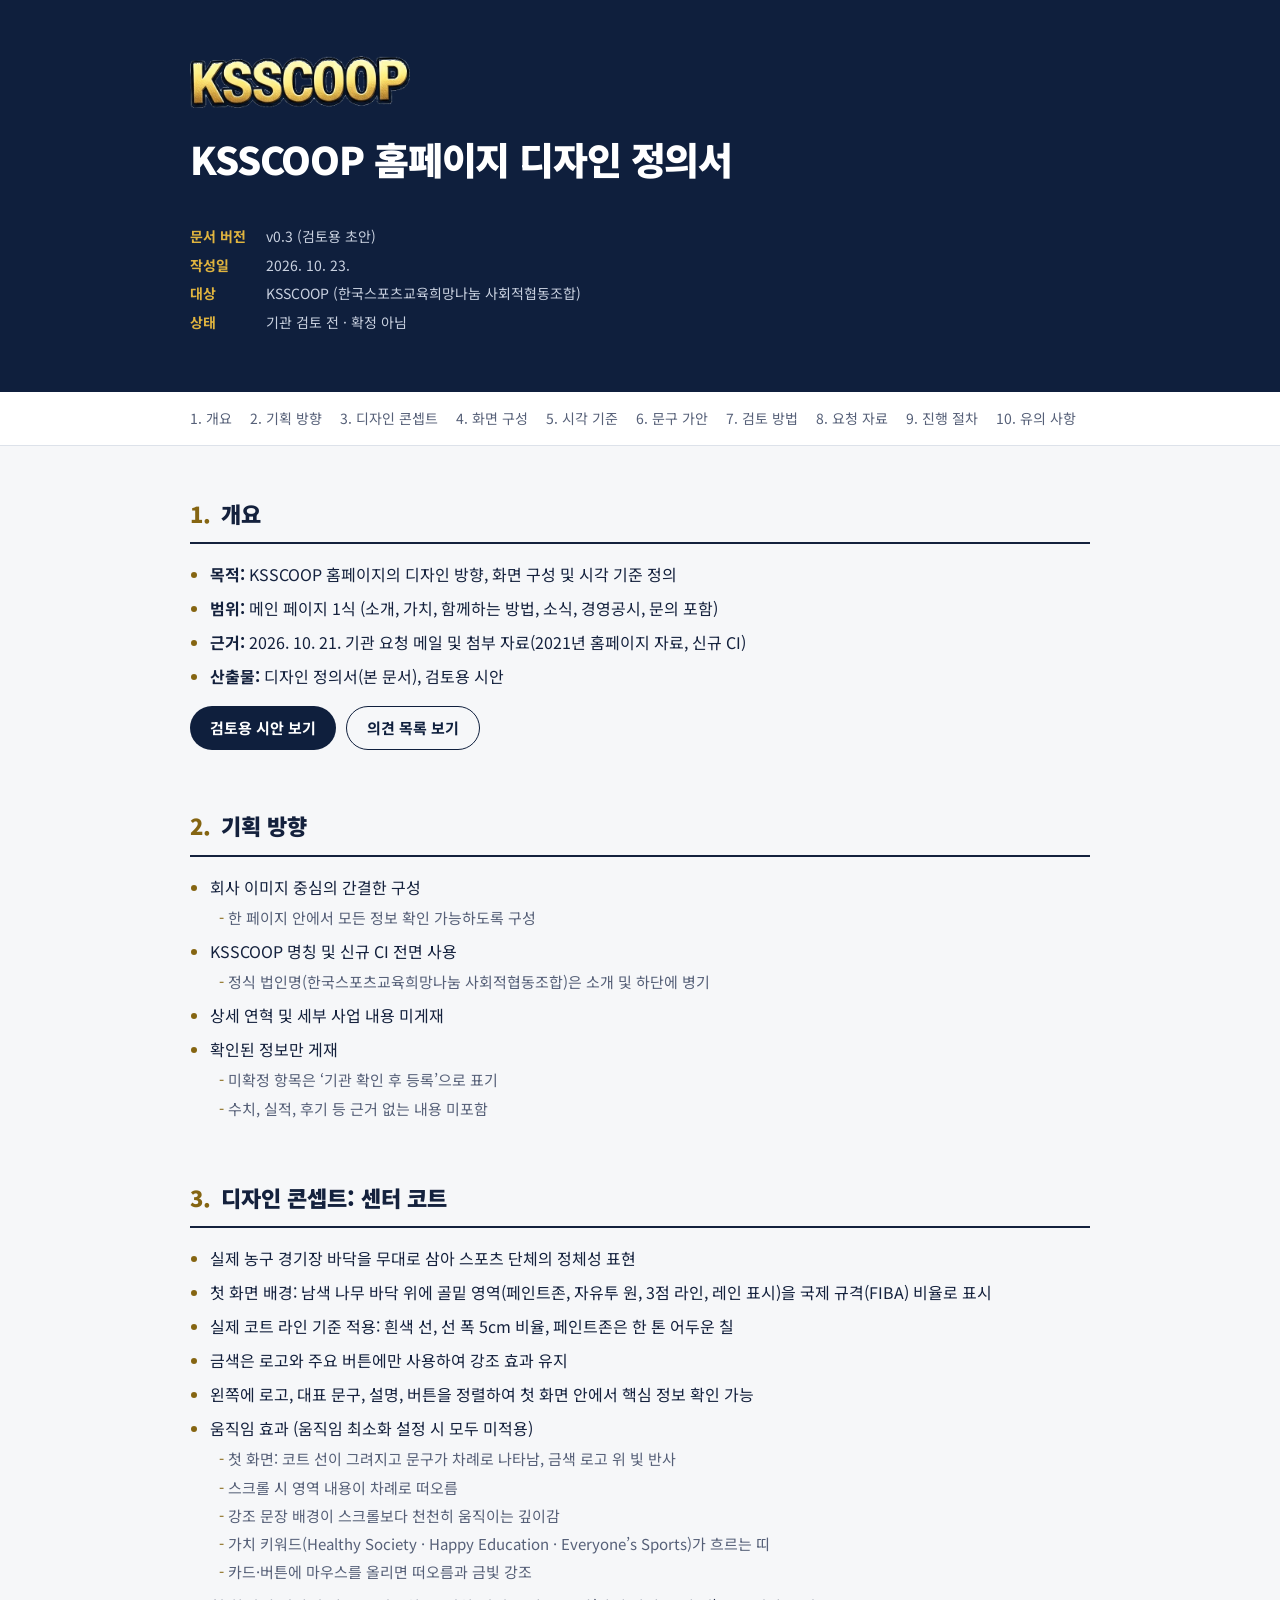
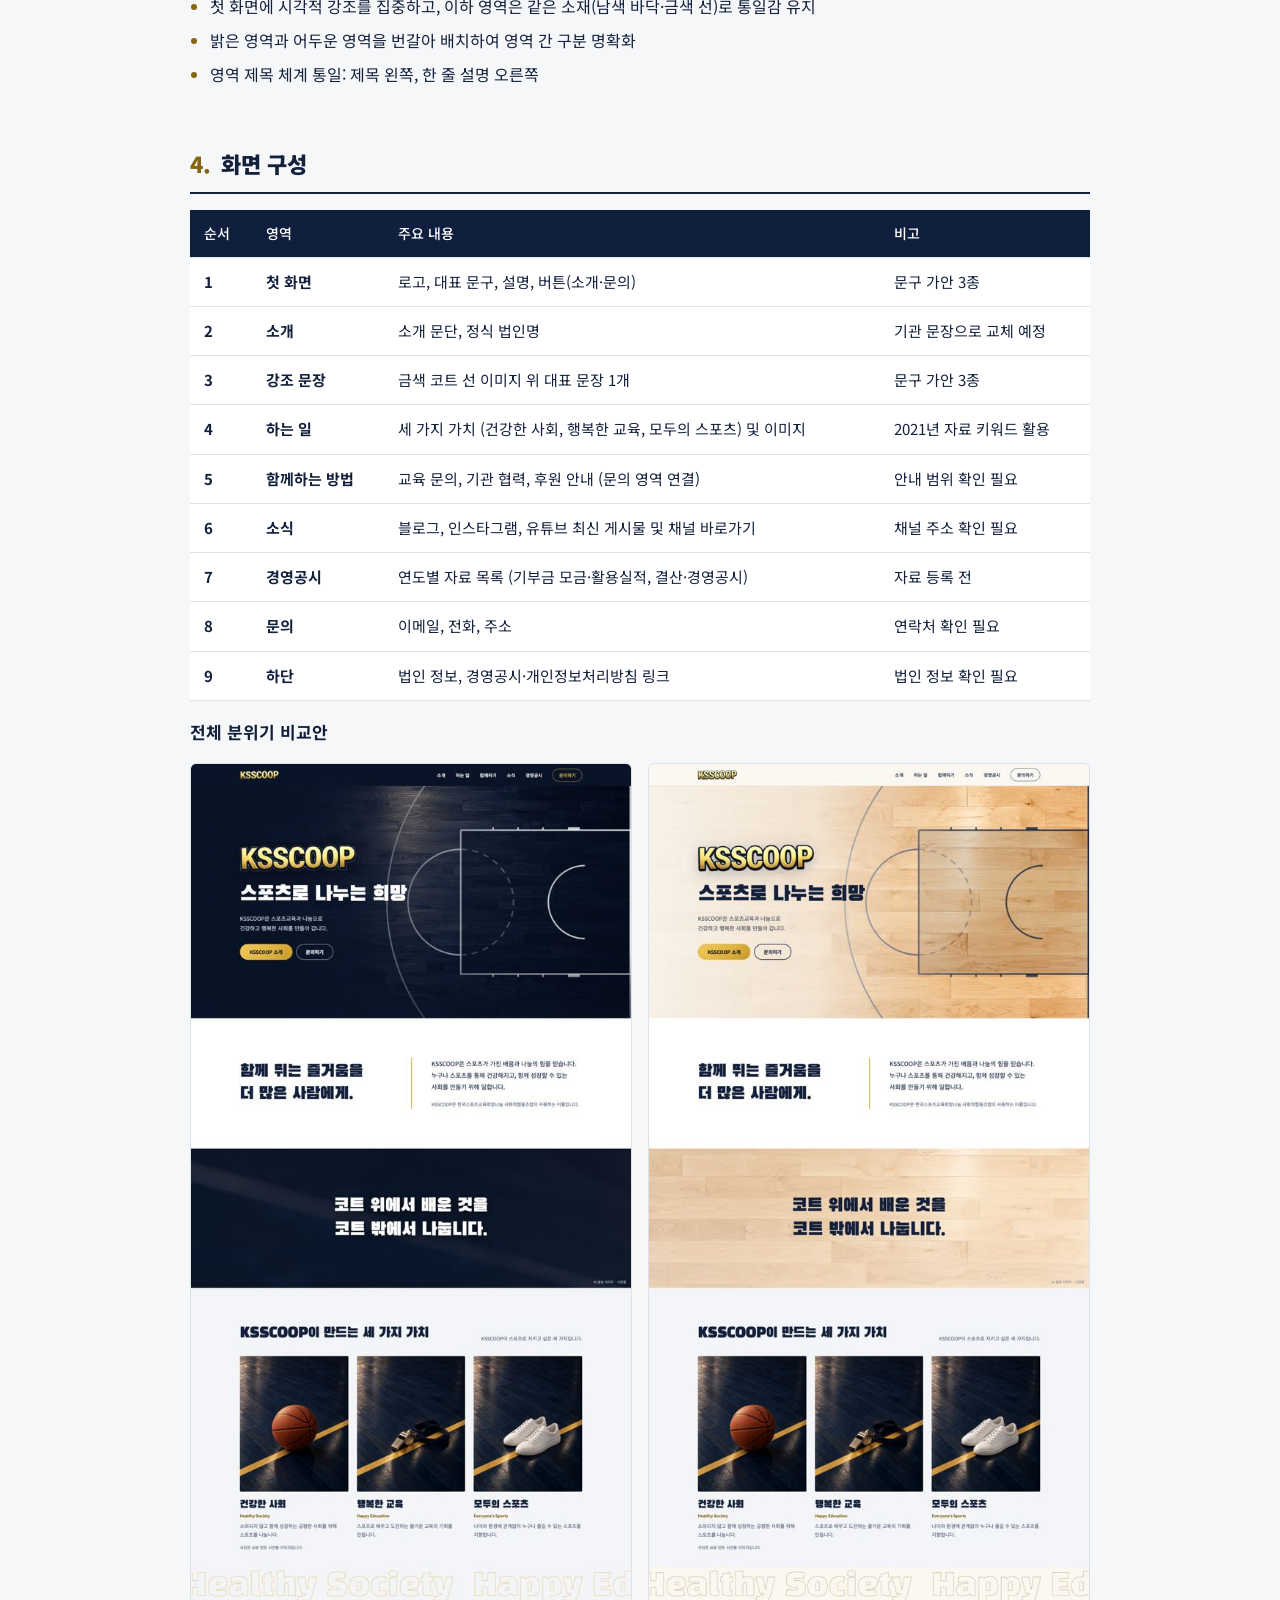
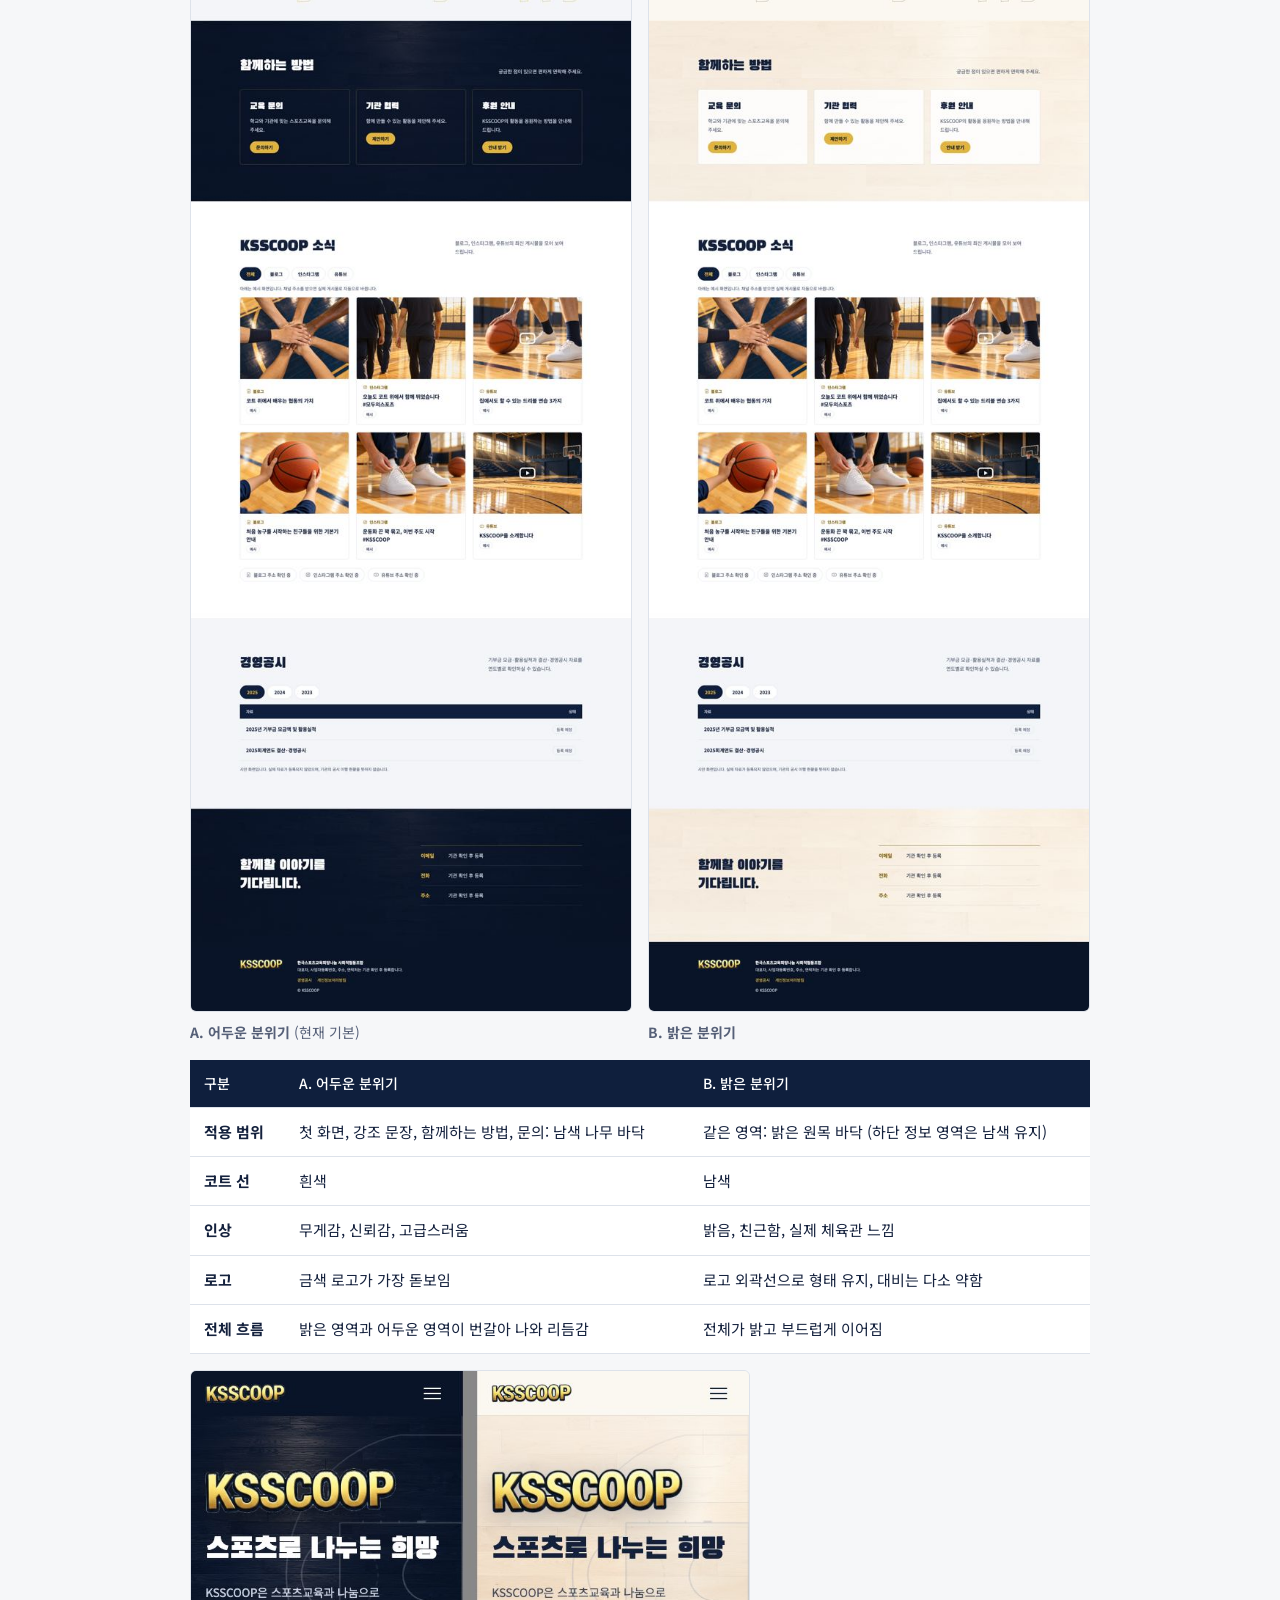
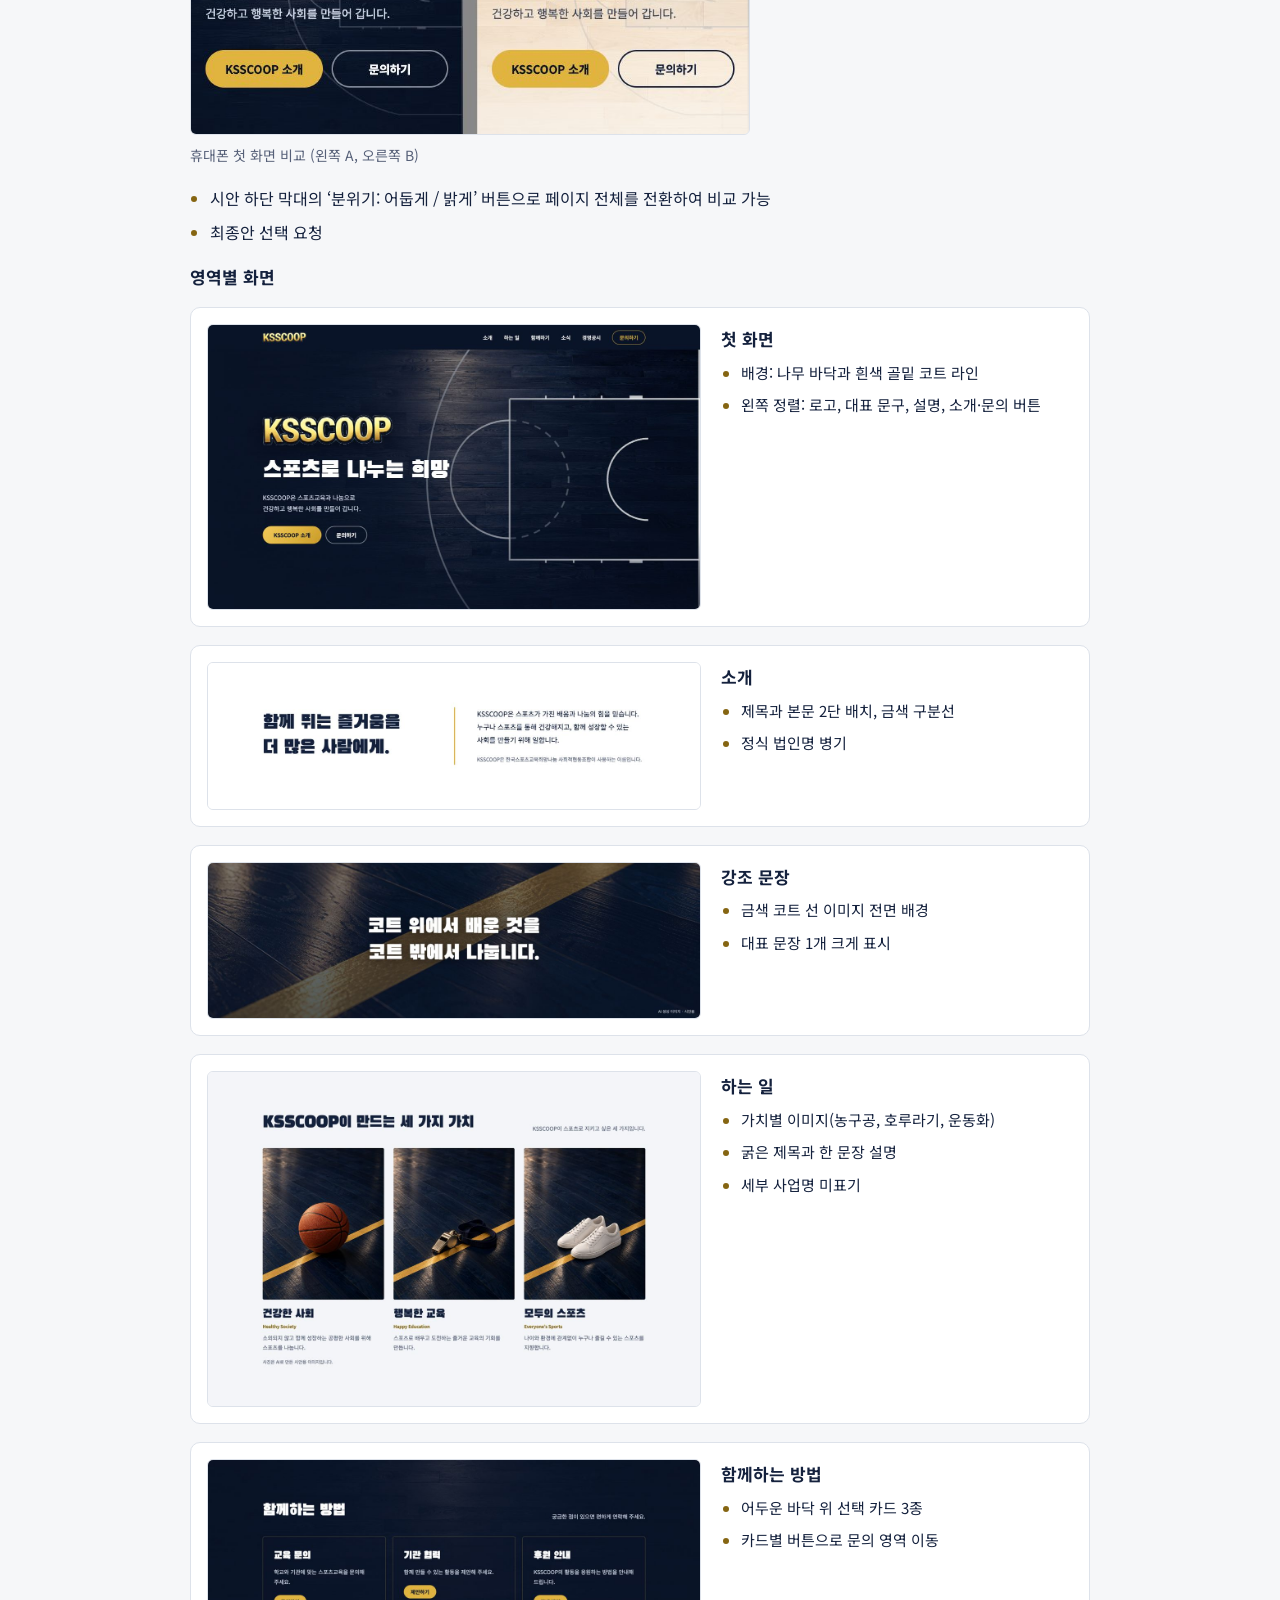
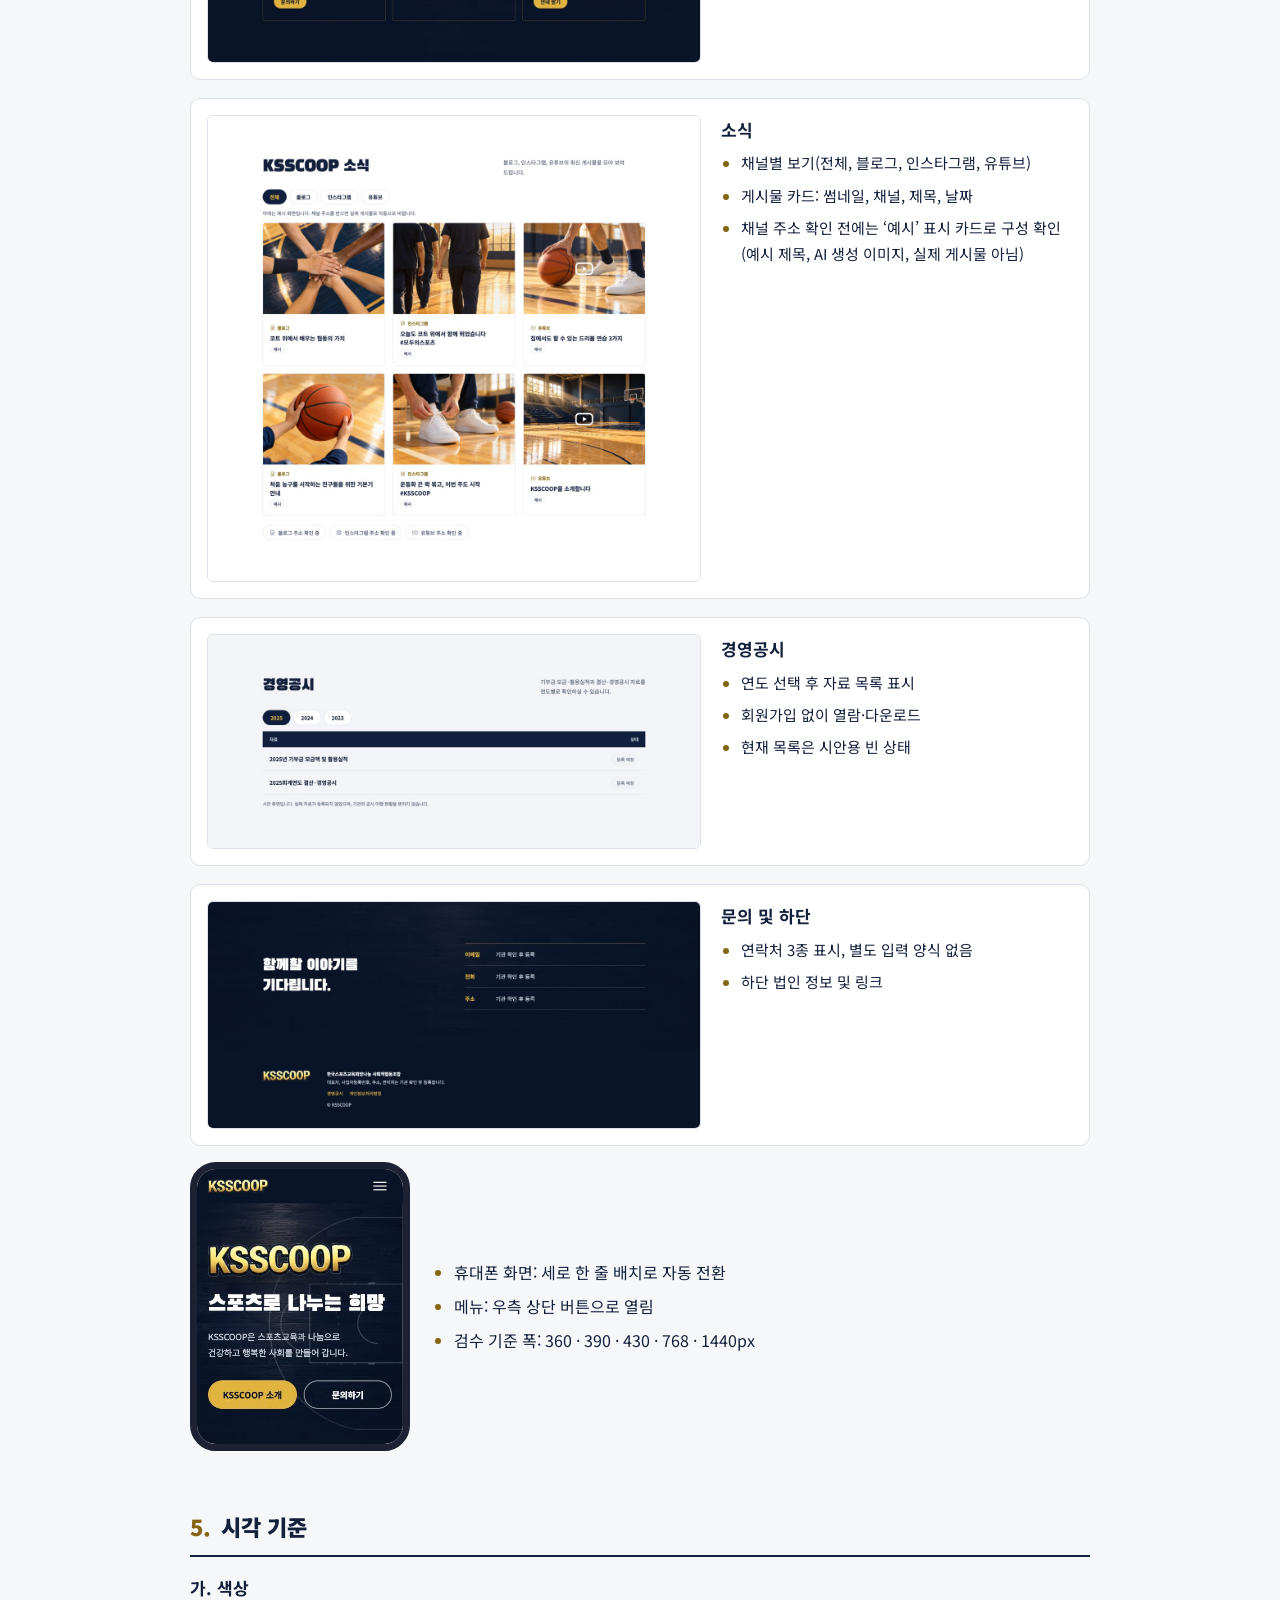
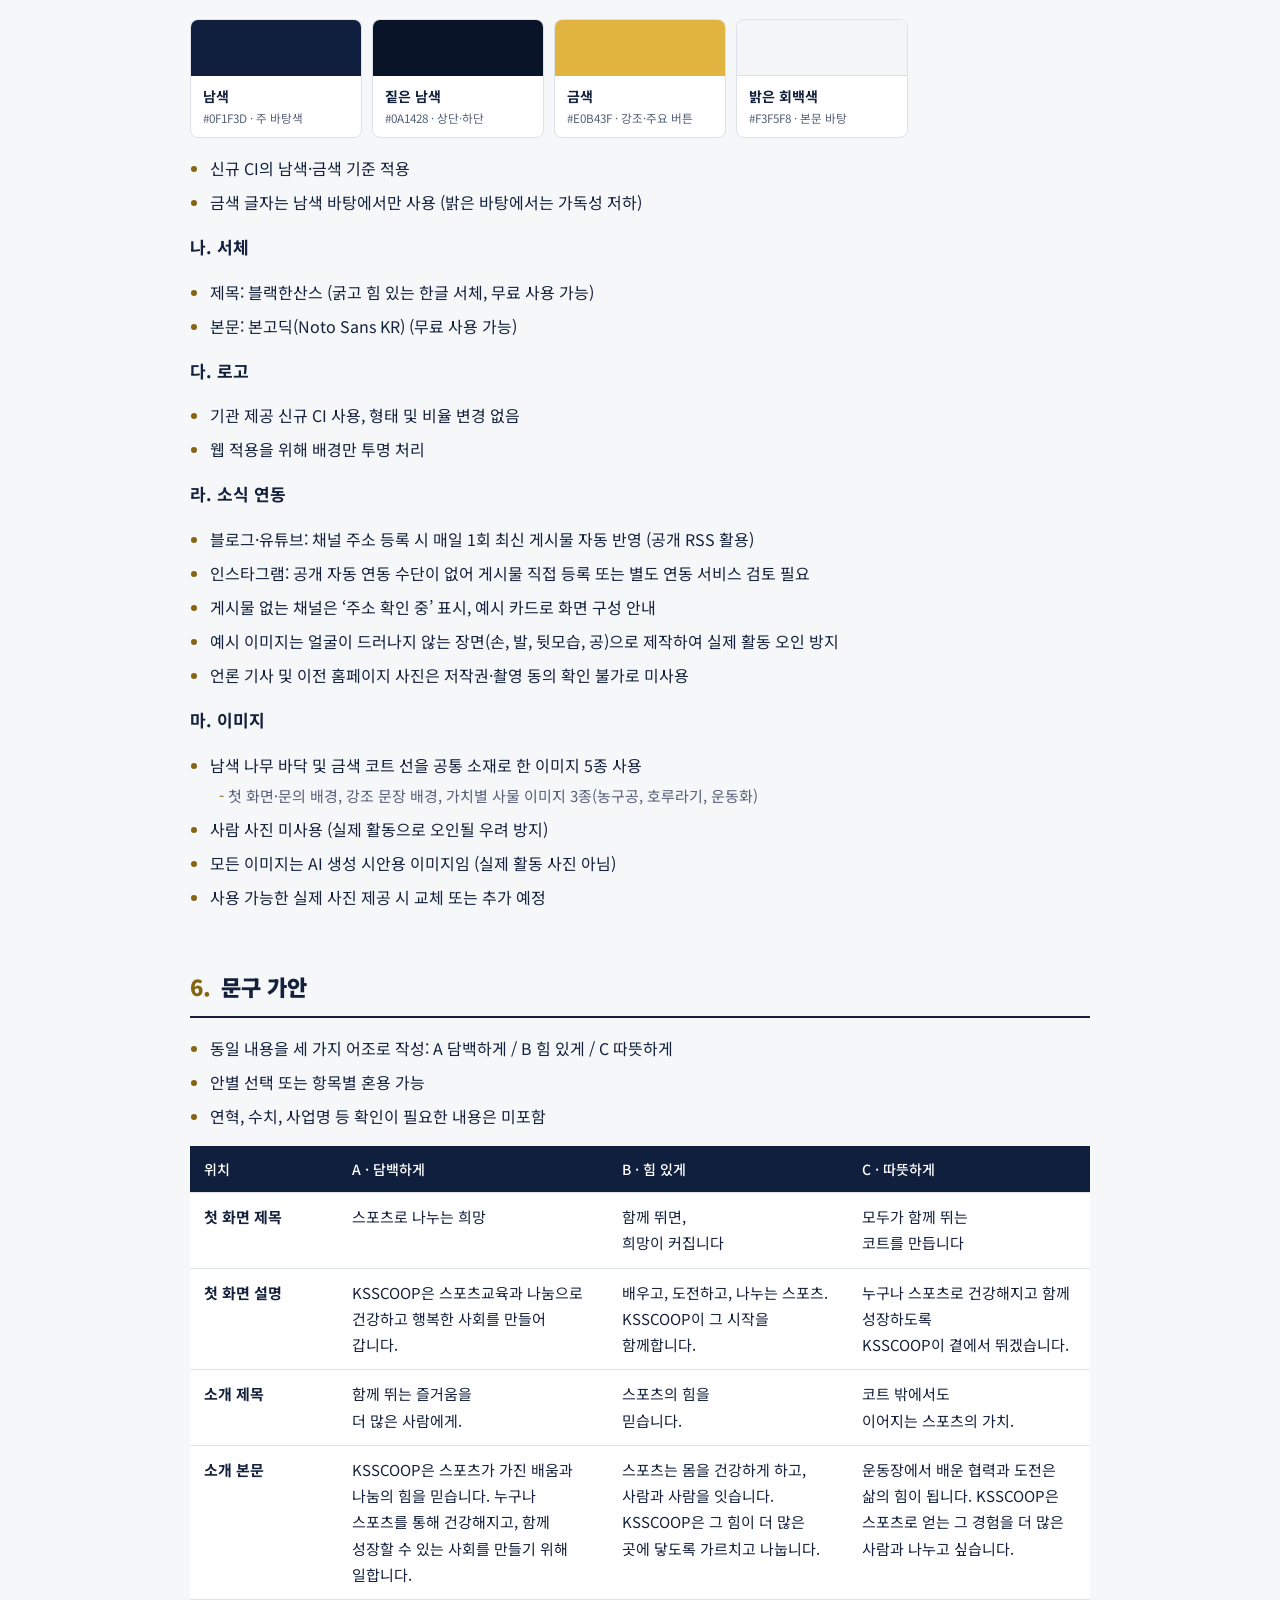
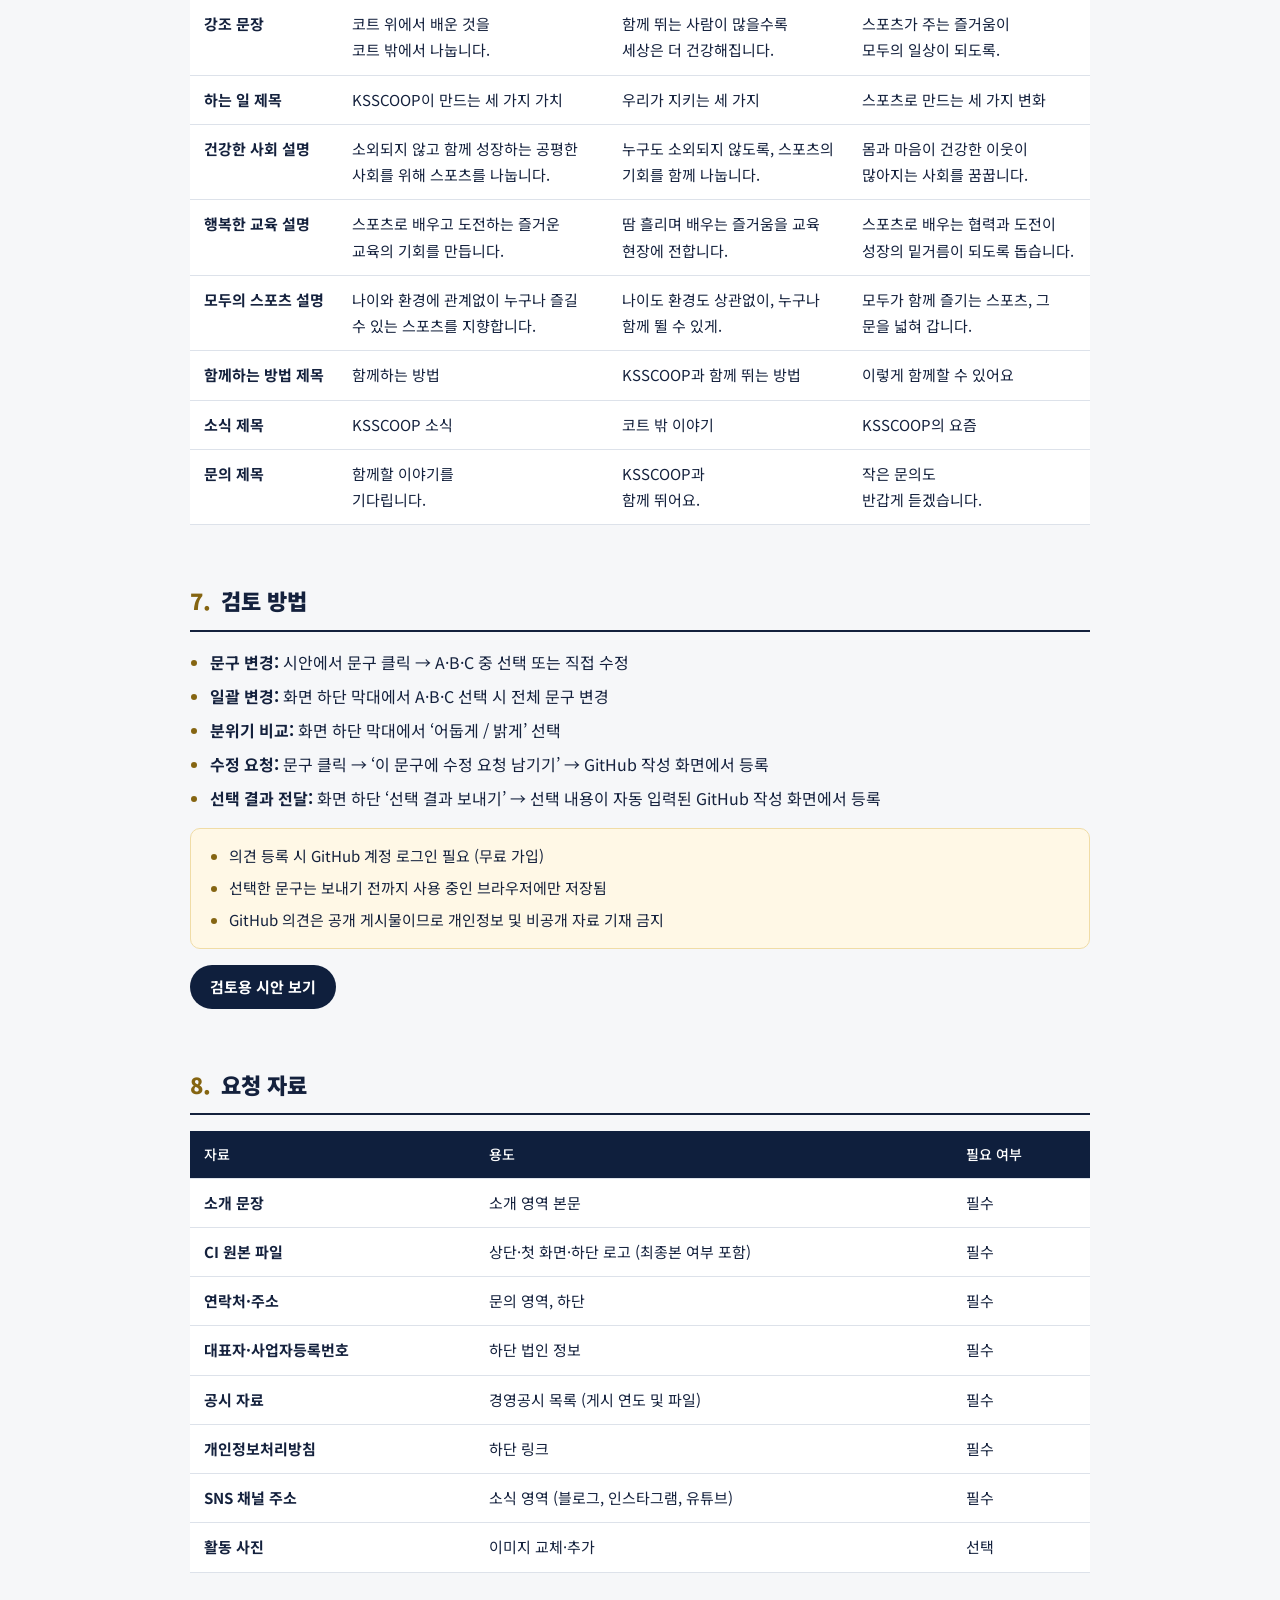
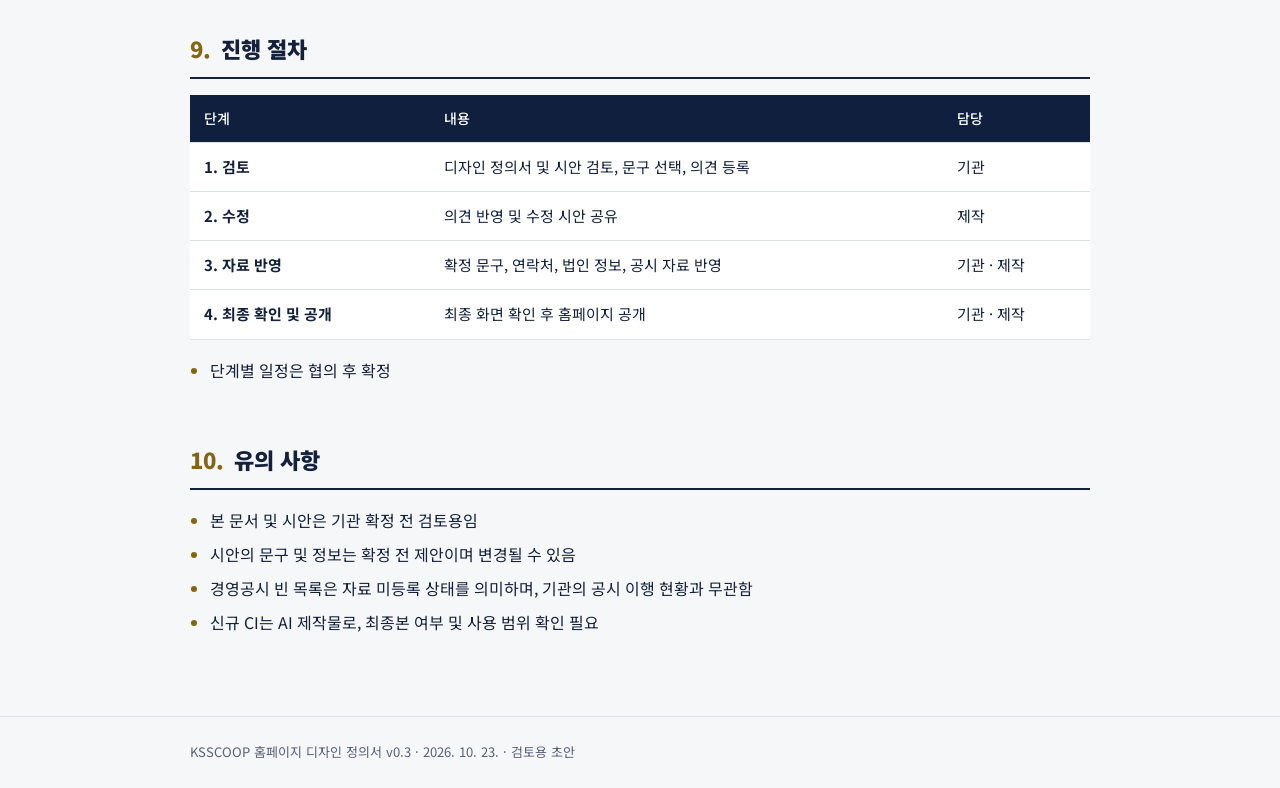
==== commit c90c7285: "Show full-page comparison images in the design definition Co-Authored-By: Claude Opus 5.5 <noreply@a" ====
--- a/index.html
+++ b/index.html
@@ -68,7 +68,6 @@
 .compare img, .compare-mobile img { border: 1px solid var(--line); border-radius: 6px; }
 .compare figcaption, .compare-mobile figcaption { font-size: 14px; color: var(--muted); }
 .compare-mobile { max-width: 560px; }
-.compare img { max-height: 900px; object-fit: cover; object-position: top; }
 .phone-row { display: grid; grid-template-columns: 220px minmax(0, 1fr); gap: 24px; align-items: center; }
 .phone-row figure { margin: 0; border: 7px solid #1c2233; border-radius: 26px; overflow: hidden; }
 
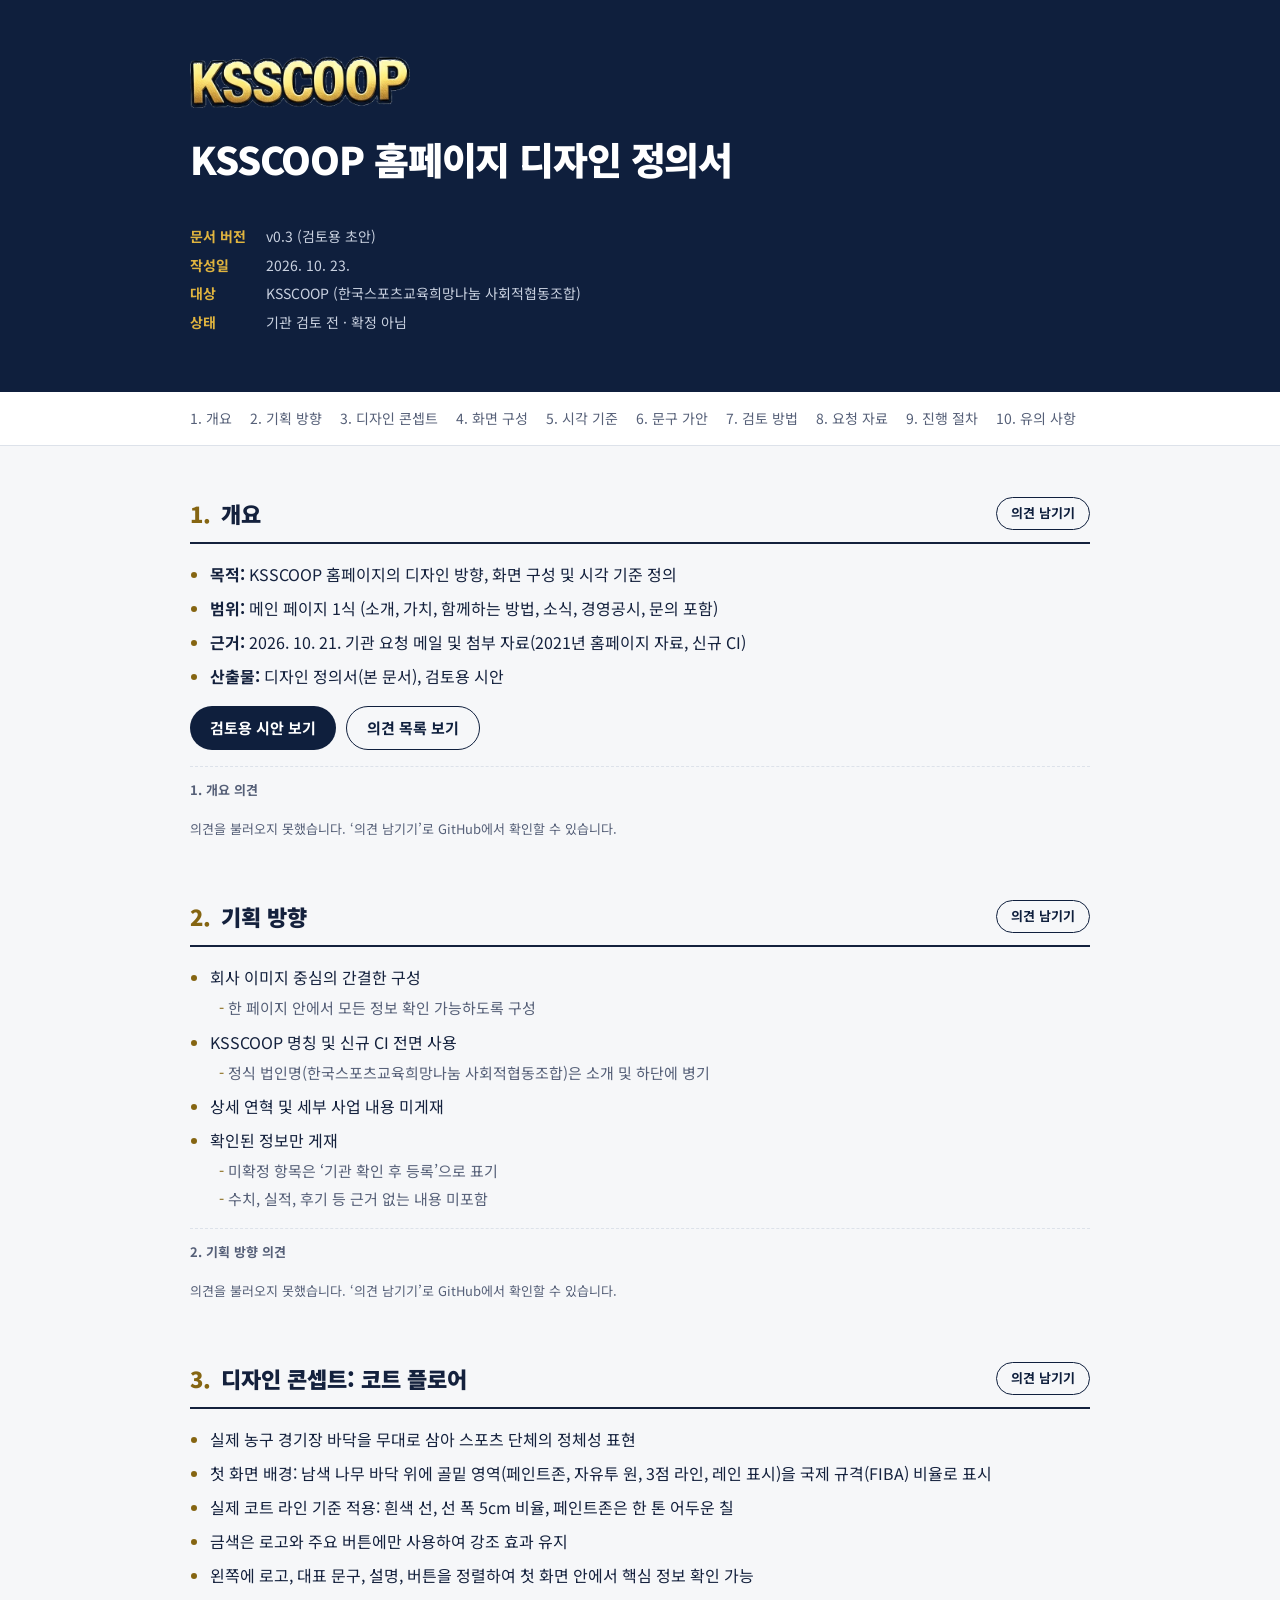
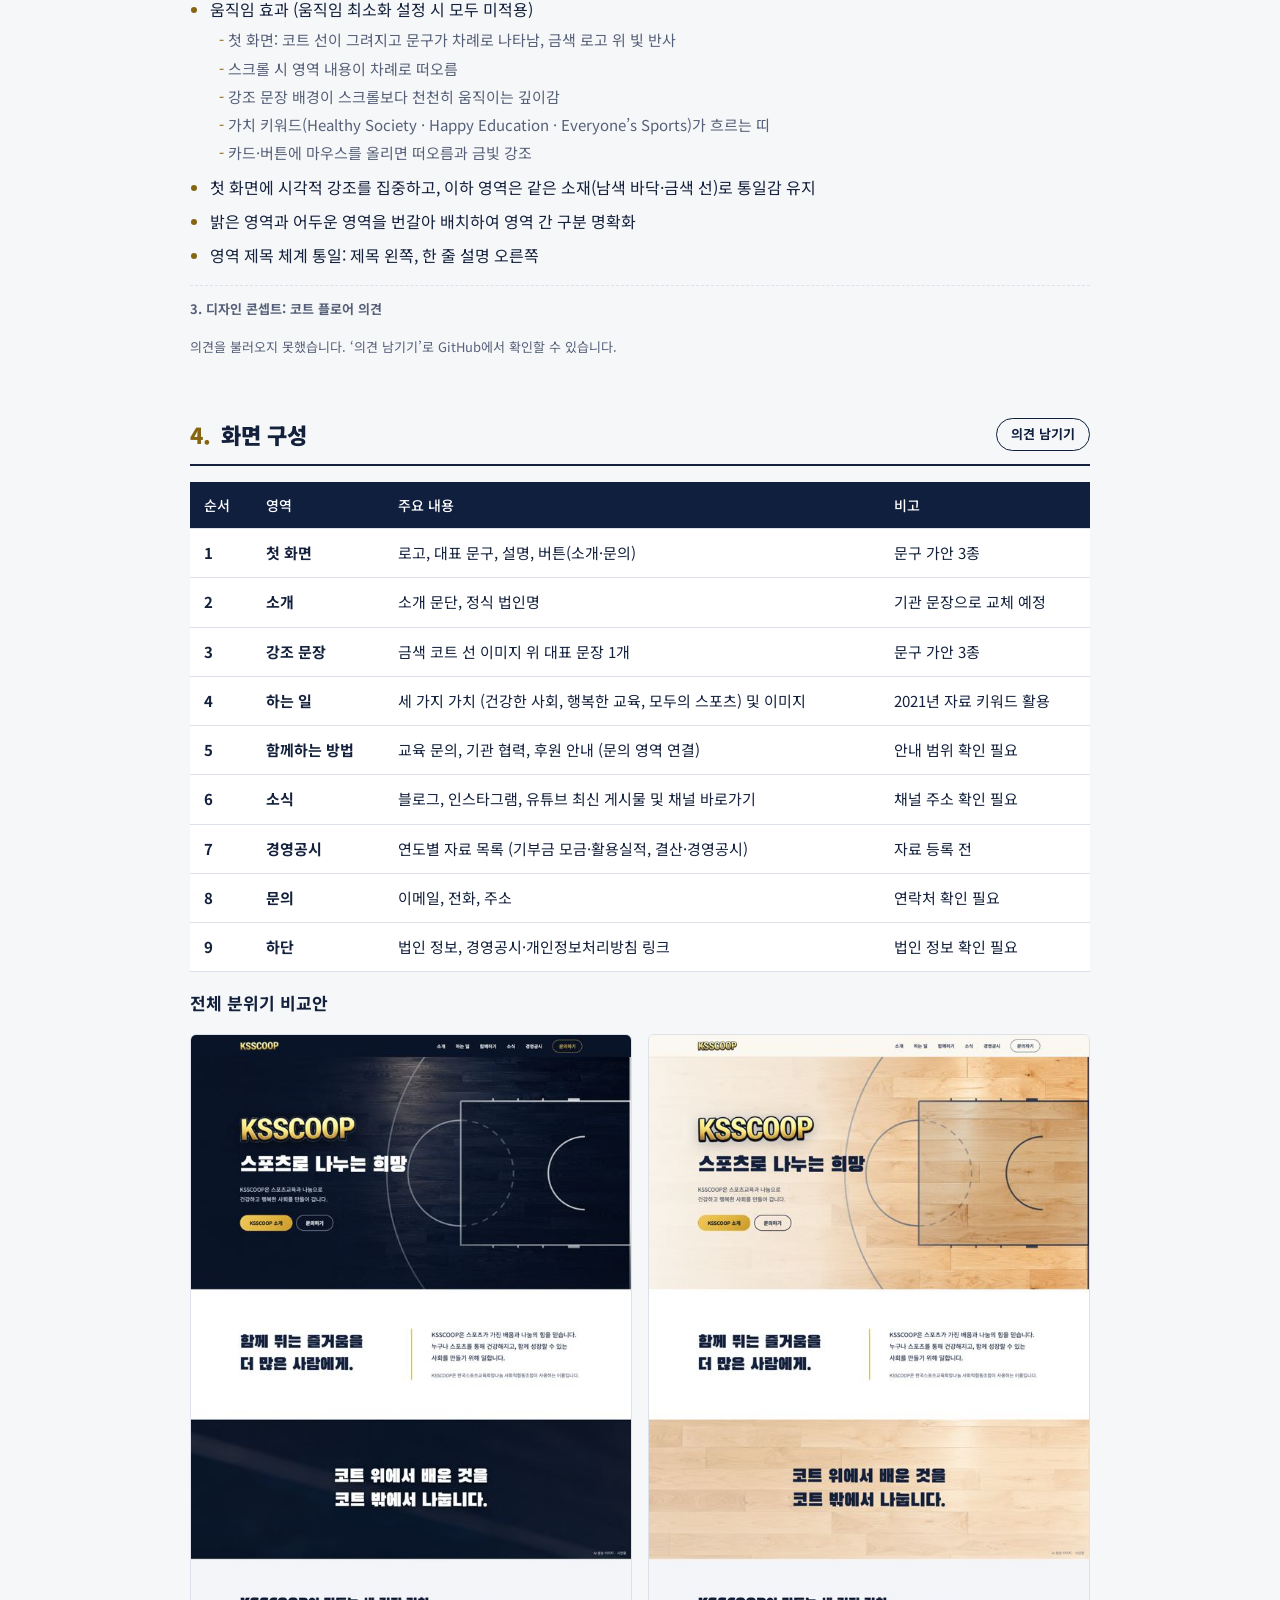
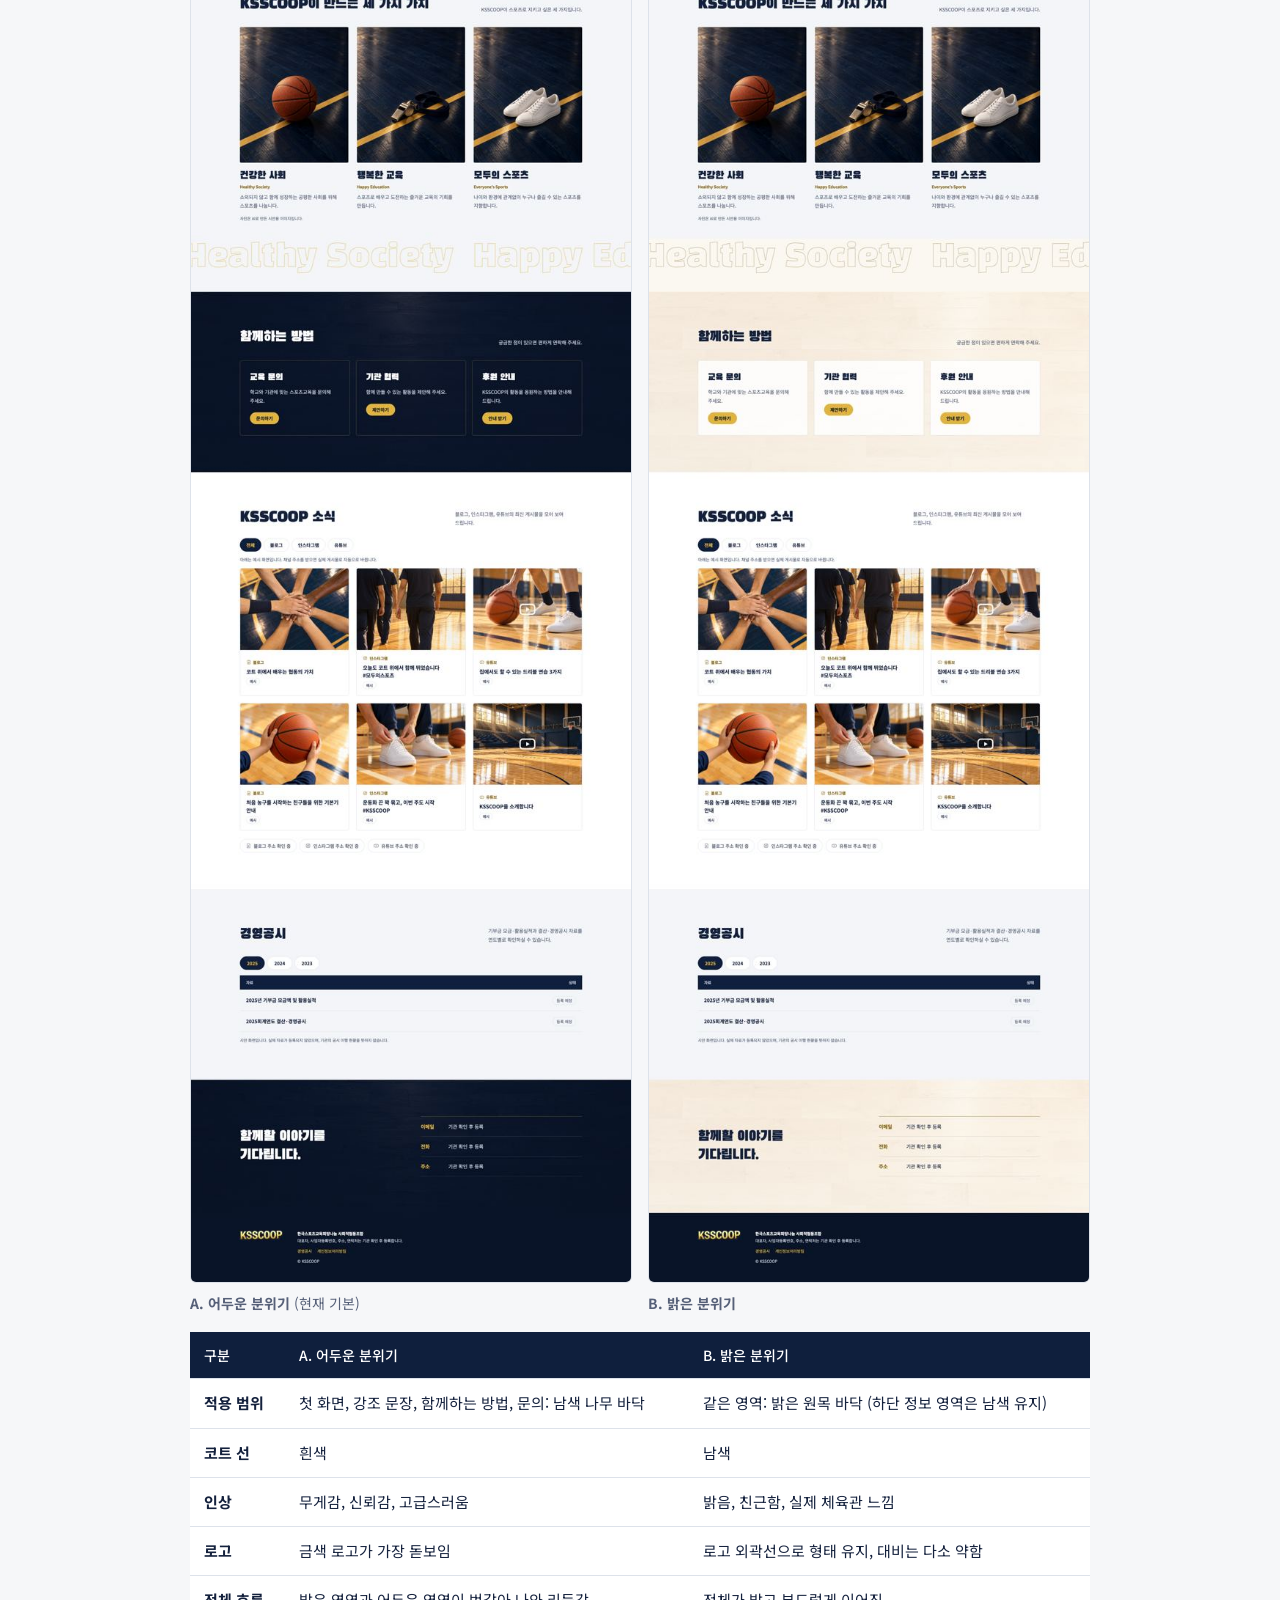
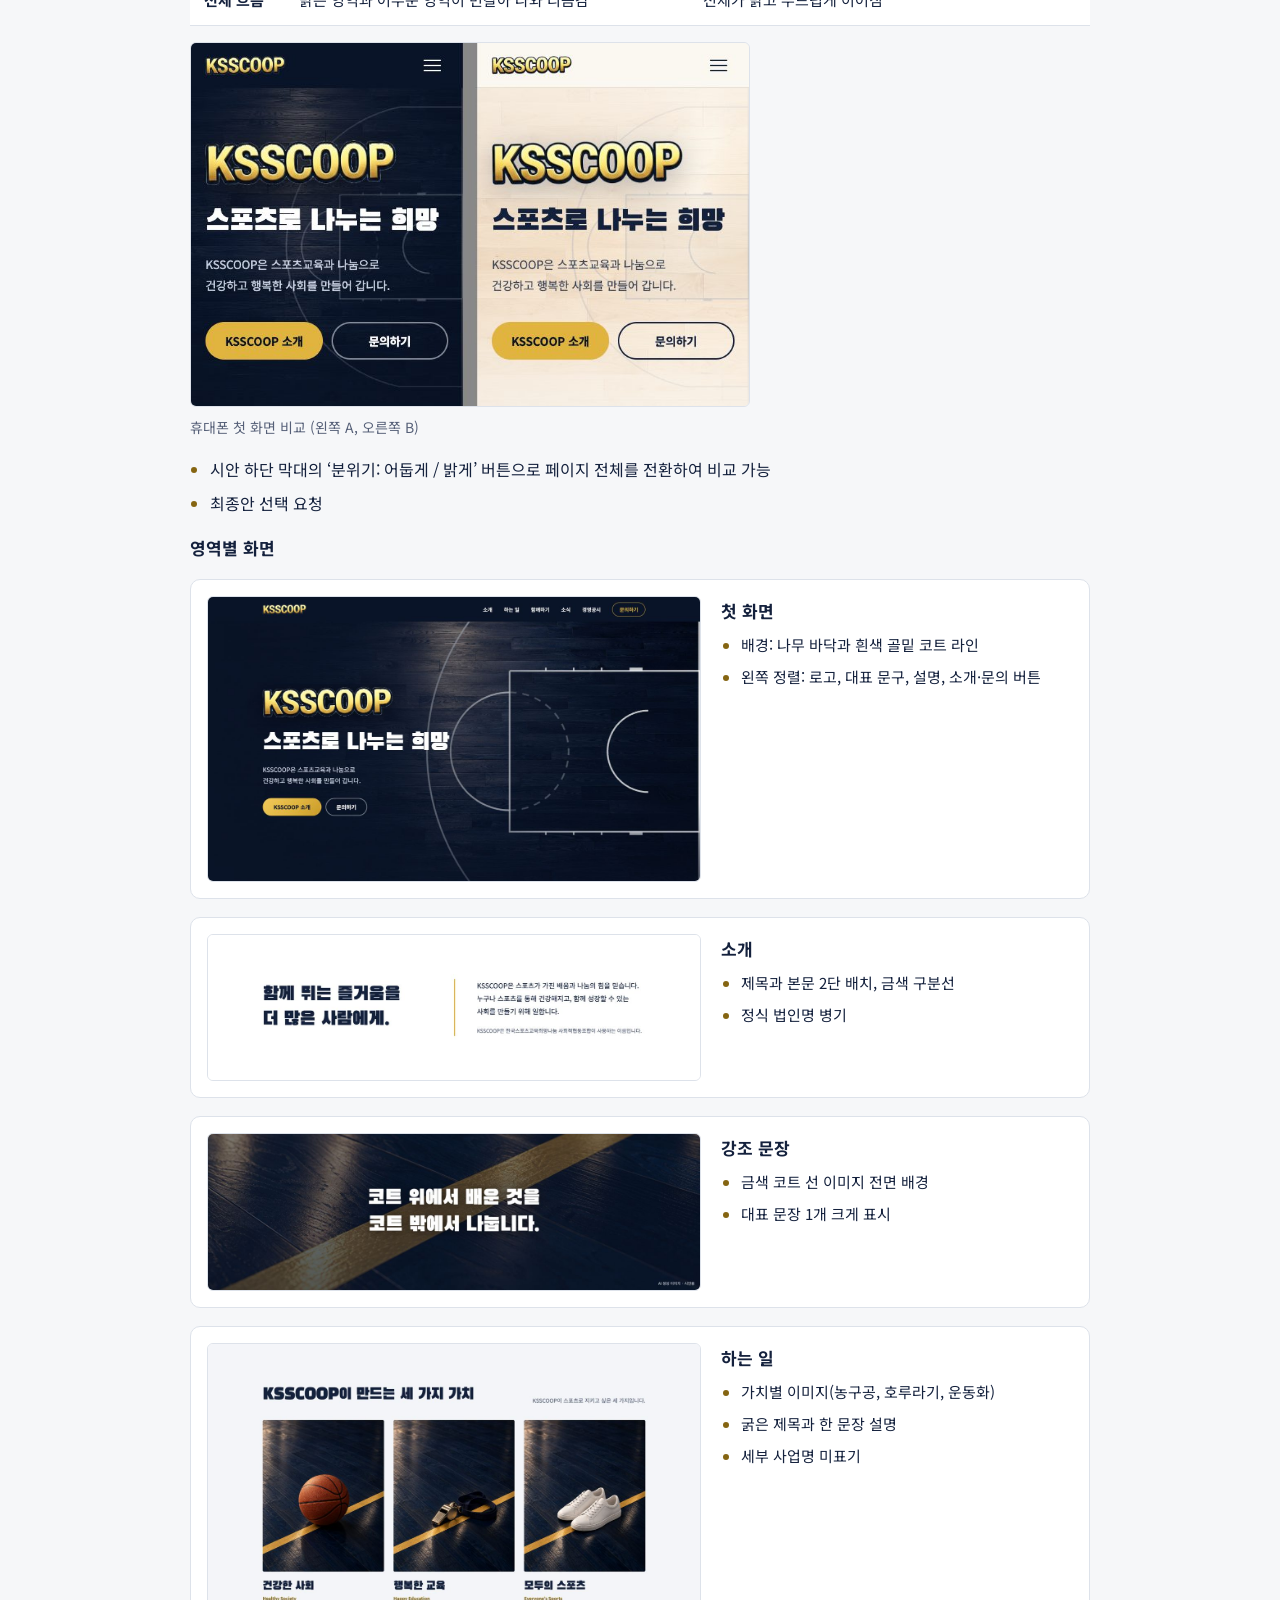
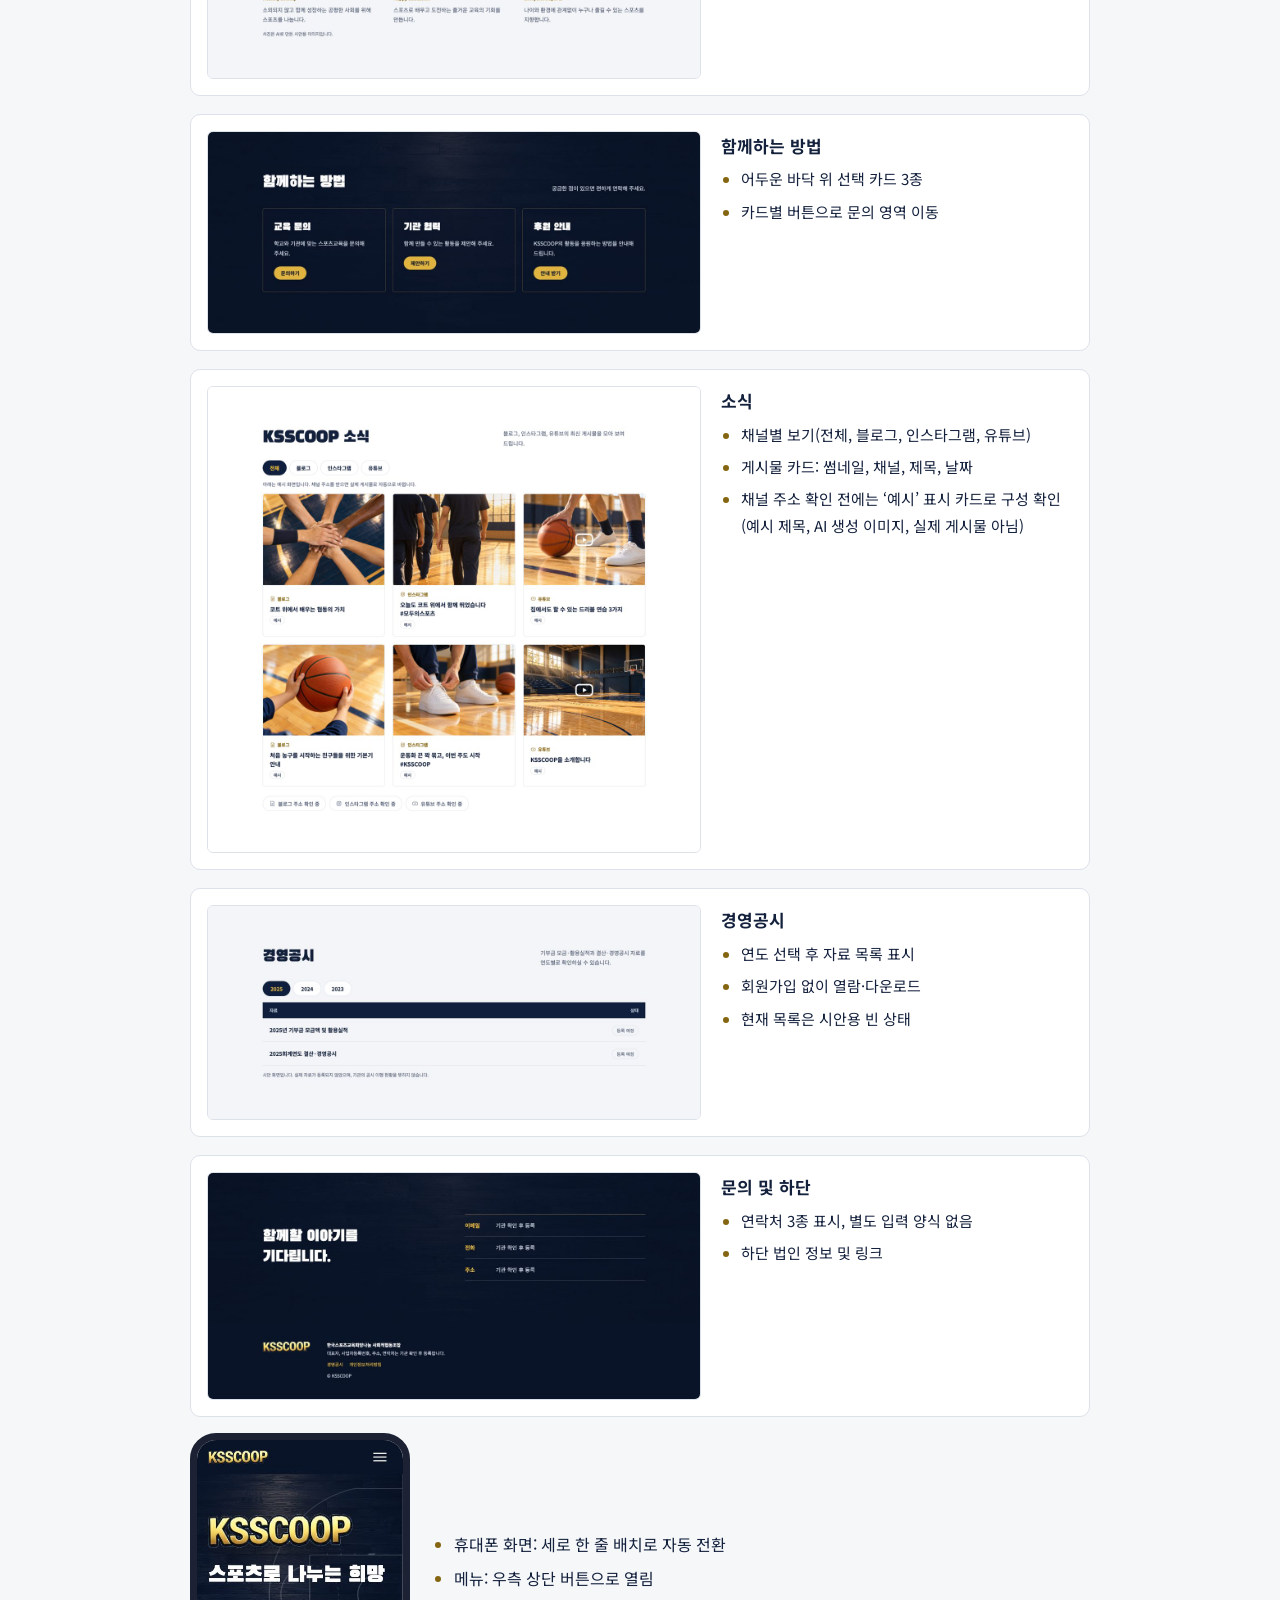
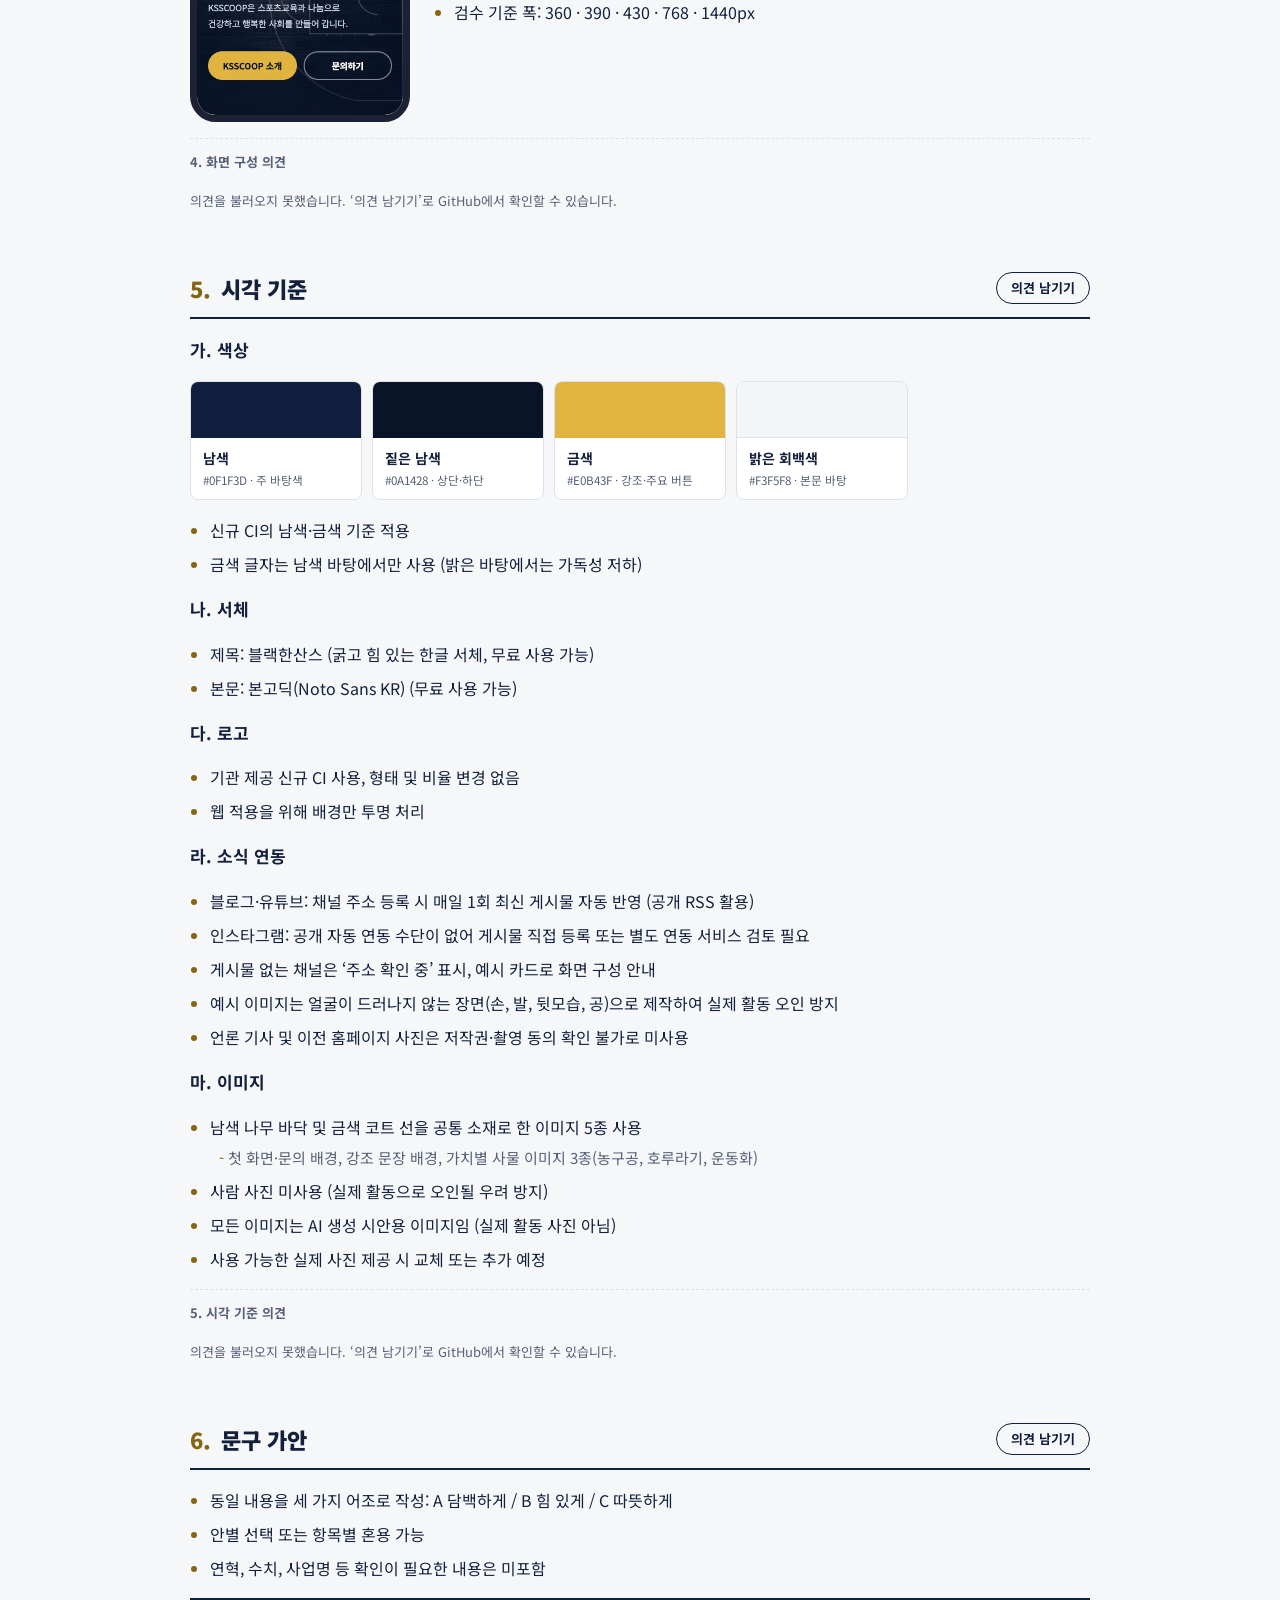
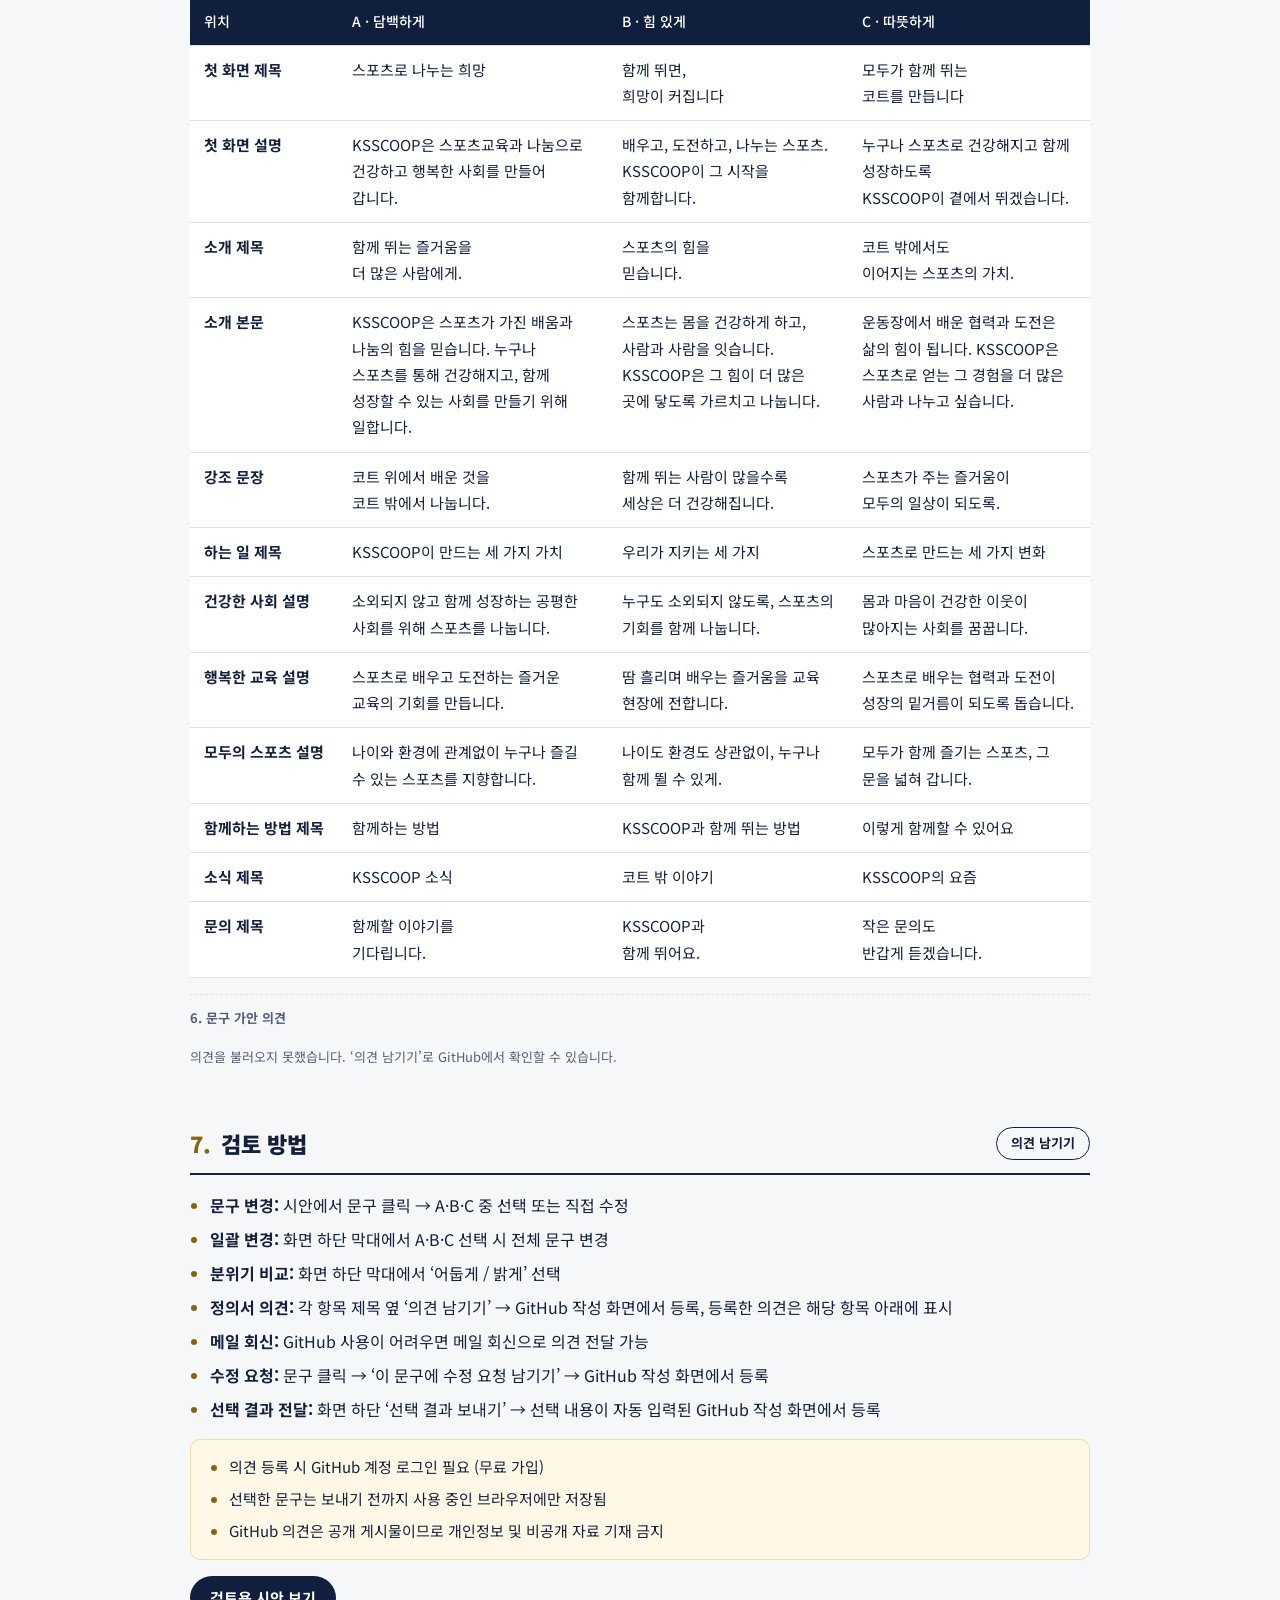
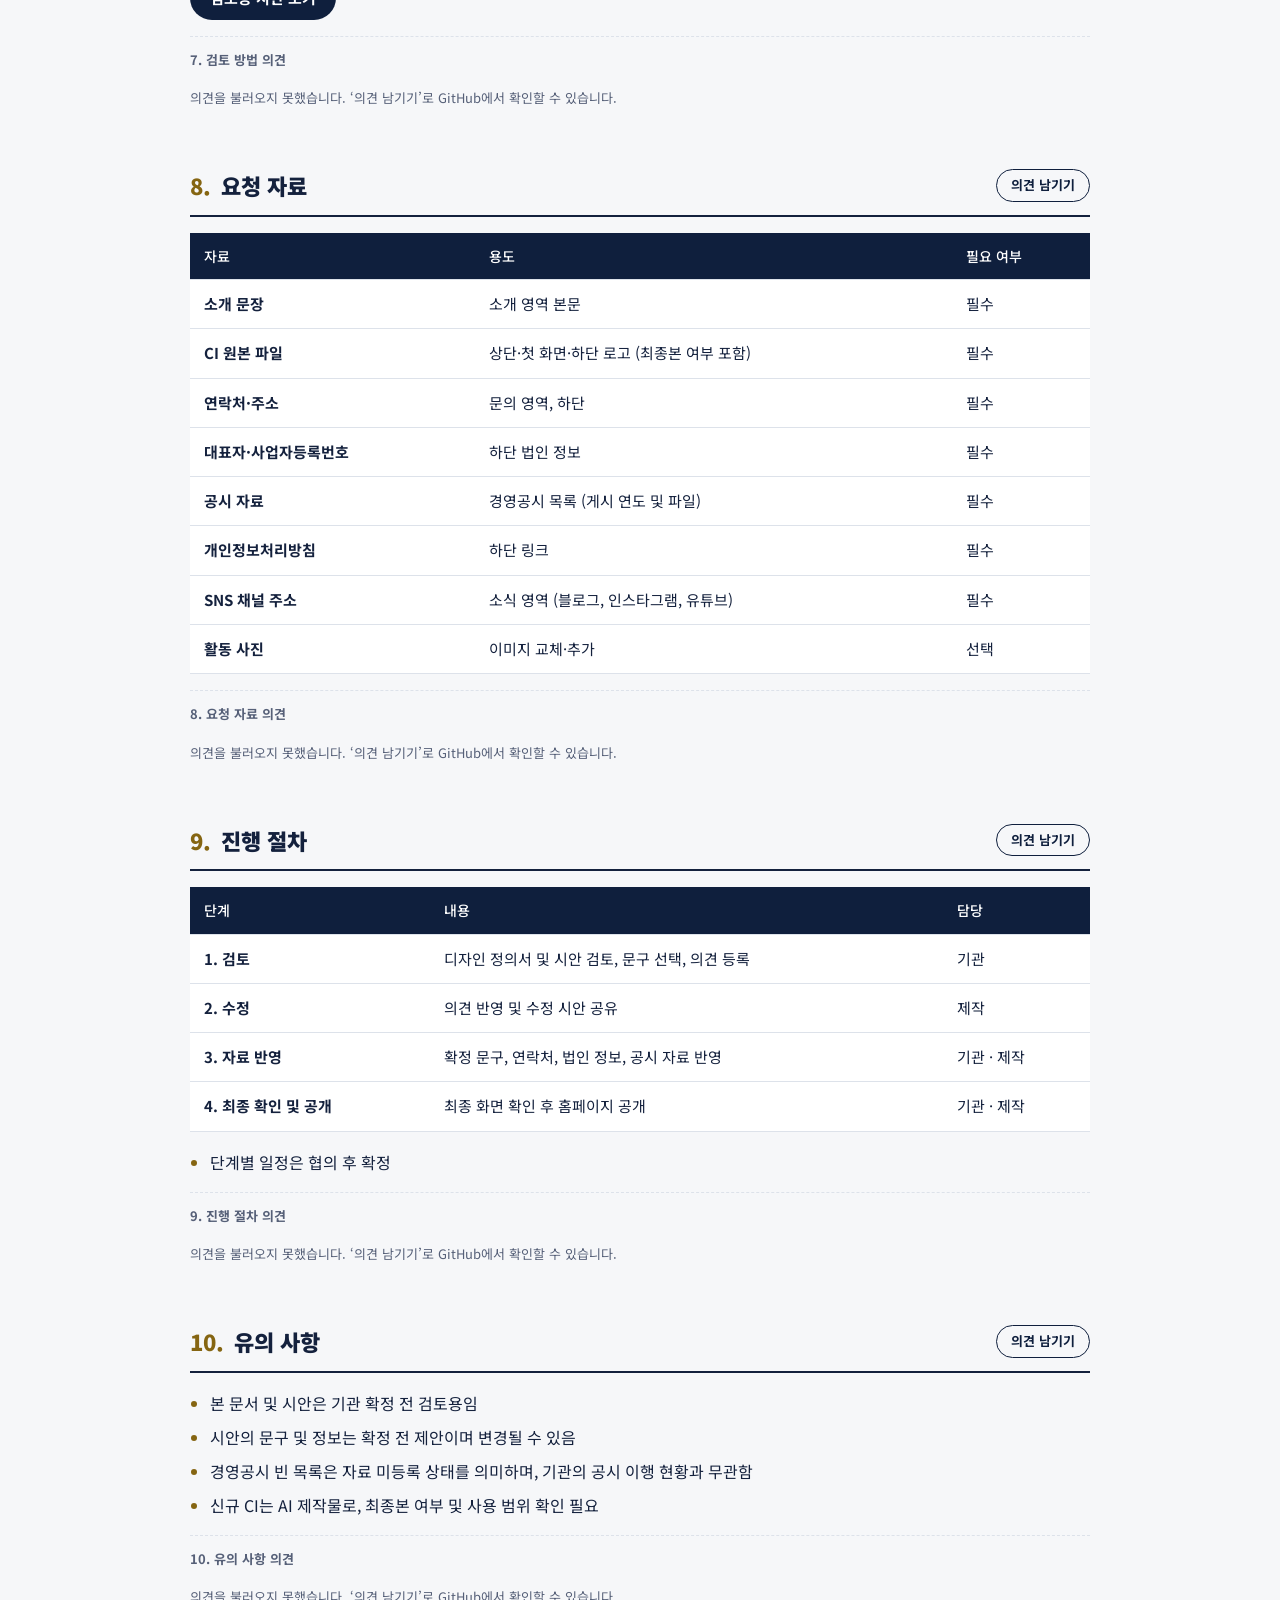
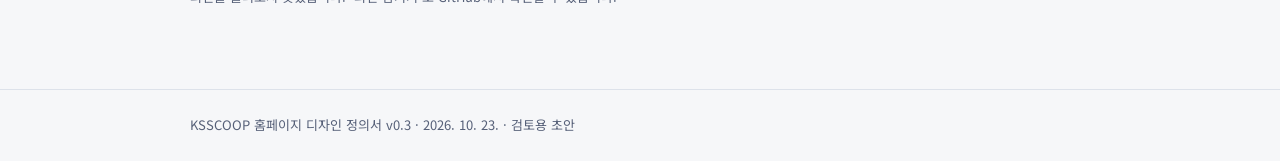
==== commit ff98fd46: "Add per-section comments to the design definition via GitHub issues Co-Authored-By: Claude Opus 5.5 " ====
--- a/index.html
+++ b/index.html
@@ -76,6 +76,26 @@
 .btn { display: inline-flex; align-items: center; min-height: 44px; padding: 0 20px; border-radius: 999px; background: var(--navy); color: #fff; text-decoration: none; font-weight: 700; font-size: 15px; }
 .btn.line { background: transparent; color: var(--navy); border: 1px solid var(--navy); }
 
+
+/* 항목별 의견 */
+h2 { align-items: center; }
+.comment-write {
+  margin-left: auto; font-size: 13px; font-weight: 700; color: var(--navy); text-decoration: none;
+  border: 1px solid var(--navy); border-radius: 999px; padding: 4px 14px; white-space: nowrap;
+}
+.comment-write:hover { background: var(--navy); color: #fff; }
+.comments { border-top: 1px dashed var(--line); padding-top: 12px; display: grid; gap: 8px; }
+.comments-head { font-size: 13px; font-weight: 700; color: var(--muted); }
+.comments-empty { font-size: 13px; color: var(--muted); }
+.comments-list { list-style: none; margin: 0; padding: 0; display: grid; gap: 8px; }
+.comments-list li { background: var(--surface); border: 1px solid var(--line); border-left: 3px solid var(--gold); border-radius: 6px; padding: 10px 14px; display: grid; gap: 4px; }
+.comments-list li.is-closed { border-left-color: var(--line); opacity: 0.75; }
+.comment-meta { display: flex; gap: 10px; font-size: 13px; color: var(--muted); flex-wrap: wrap; }
+.comment-meta b { color: var(--fg); }
+.comment-state { margin-left: auto; font-weight: 700; color: var(--gold-ink); }
+.comment-text { font-size: 15px; white-space: pre-line; }
+.comment-link { font-size: 13px; }
+
 footer { border-top: 1px solid var(--line); padding: 24px 0; color: var(--muted); font-size: 13px; }
 
 @media (max-width: 720px) {
@@ -150,7 +170,7 @@
     </section>
 
     <section id="s3">
-      <h2><span>3.</span> 디자인 콘셉트: 센터 코트</h2>
+      <h2><span>3.</span> 디자인 콘셉트: 코트 플로어</h2>
       <ul class="items">
         <li>실제 농구 경기장 바닥을 무대로 삼아 스포츠 단체의 정체성 표현</li>
         <li>첫 화면 배경: 남색 나무 바닥 위에 골밑 영역(페인트존, 자유투 원, 3점 라인, 레인 표시)을 국제 규격(FIBA) 비율로 표시</li>
@@ -311,6 +331,8 @@
         <li><b>문구 변경:</b> 시안에서 문구 클릭 → A·B·C 중 선택 또는 직접 수정</li>
         <li><b>일괄 변경:</b> 화면 하단 막대에서 A·B·C 선택 시 전체 문구 변경</li>
         <li><b>분위기 비교:</b> 화면 하단 막대에서 ‘어둡게 / 밝게’ 선택</li>
+        <li><b>정의서 의견:</b> 각 항목 제목 옆 ‘의견 남기기’ → GitHub 작성 화면에서 등록, 등록한 의견은 해당 항목 아래에 표시</li>
+        <li><b>메일 회신:</b> GitHub 사용이 어려우면 메일 회신으로 의견 전달 가능</li>
         <li><b>수정 요청:</b> 문구 클릭 → ‘이 문구에 수정 요청 남기기’ → GitHub 작성 화면에서 등록</li>
         <li><b>선택 결과 전달:</b> 화면 하단 ‘선택 결과 보내기’ → 선택 내용이 자동 입력된 GitHub 작성 화면에서 등록</li>
       </ul>
@@ -377,5 +399,6 @@
 <footer>
   <div class="inner">KSSCOOP 홈페이지 디자인 정의서 v0.3 · 2026. 10. 23. · 검토용 초안</div>
 </footer>
+<script src="spec-comments.js?v=1"></script>
 </body>
 </html>
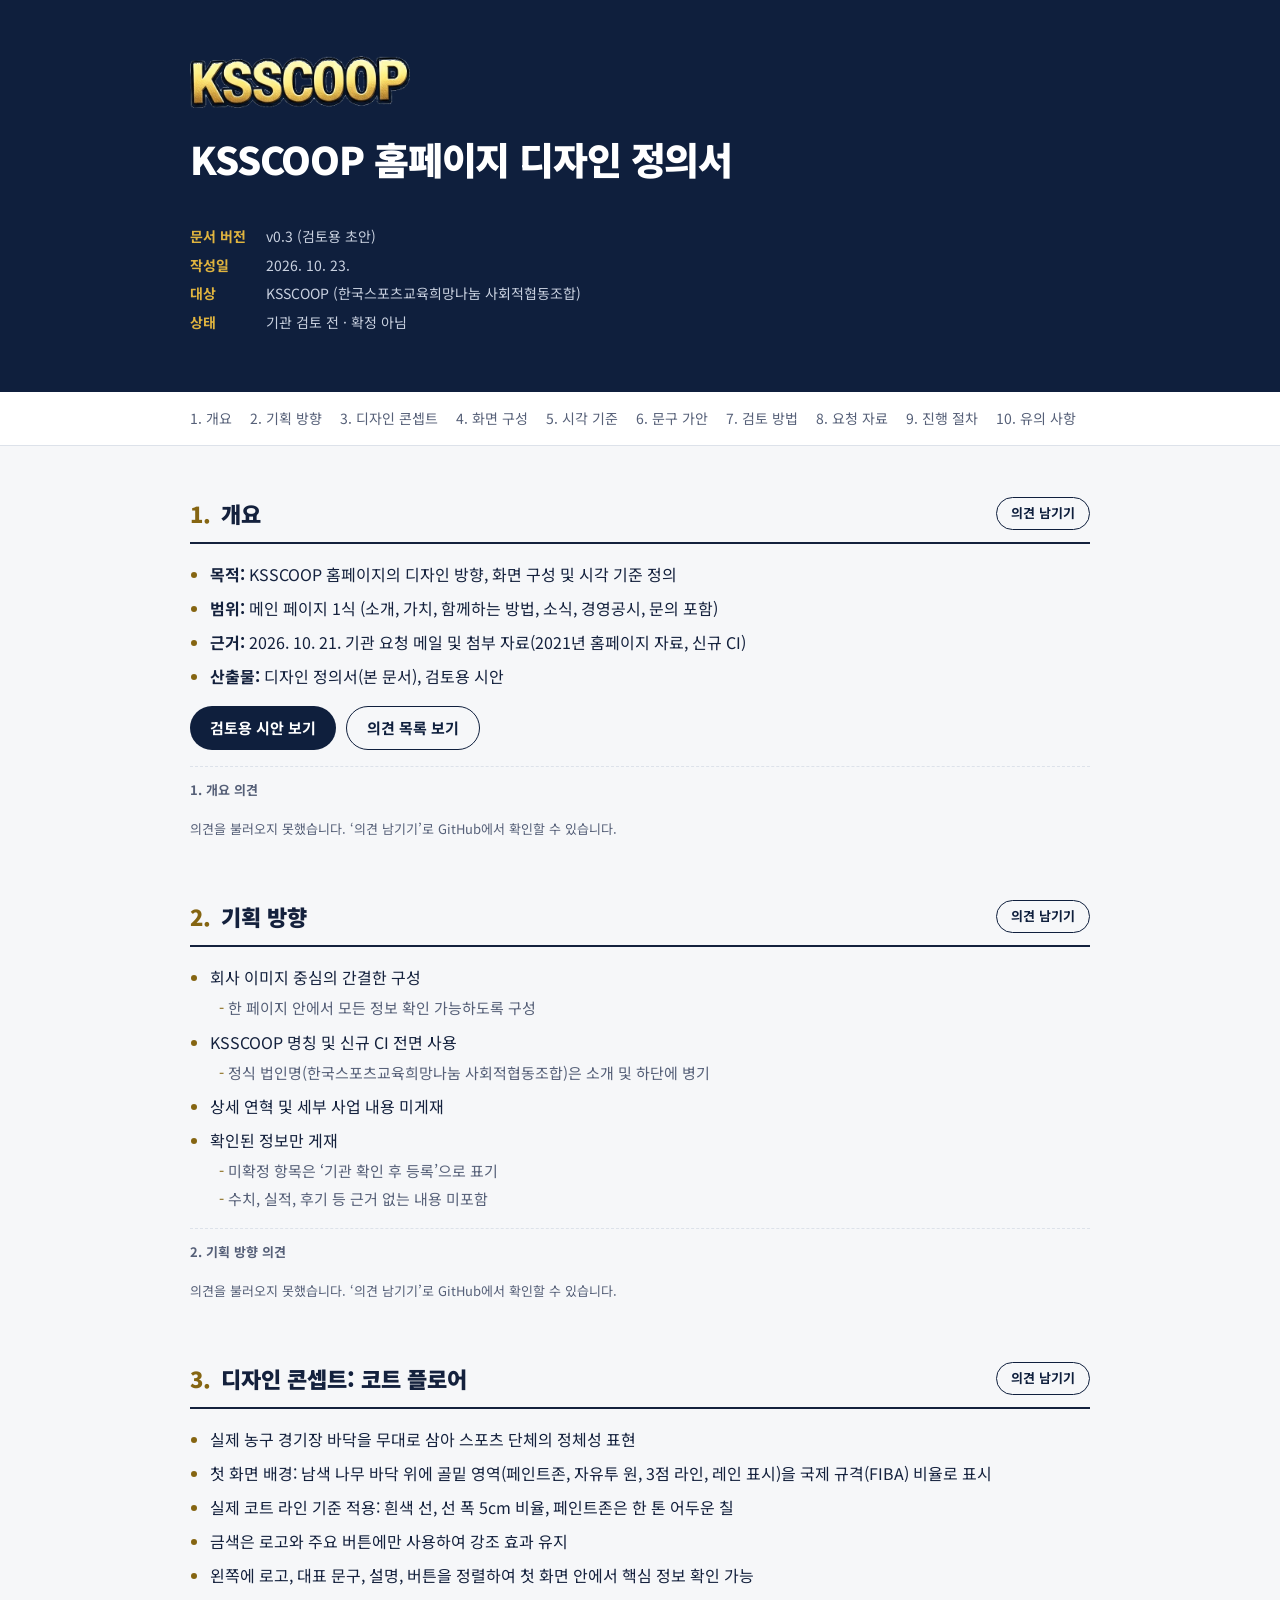
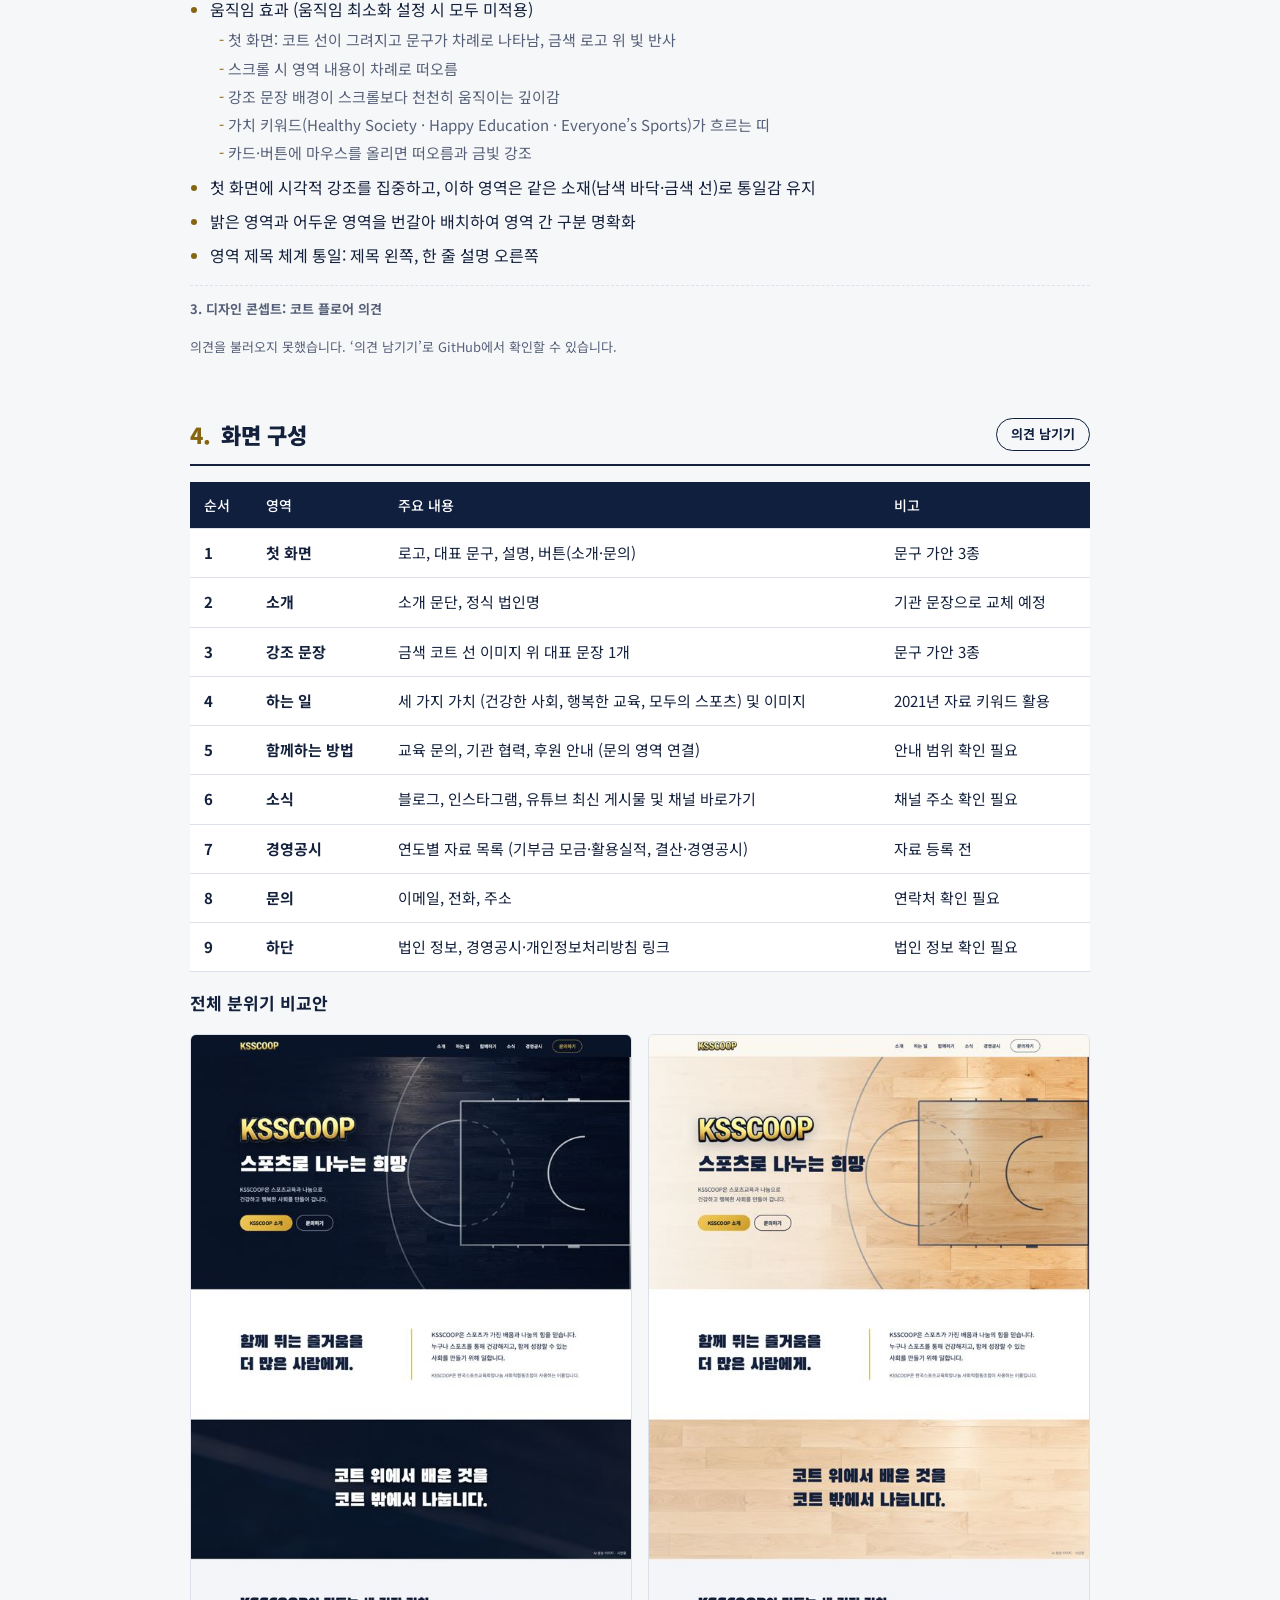
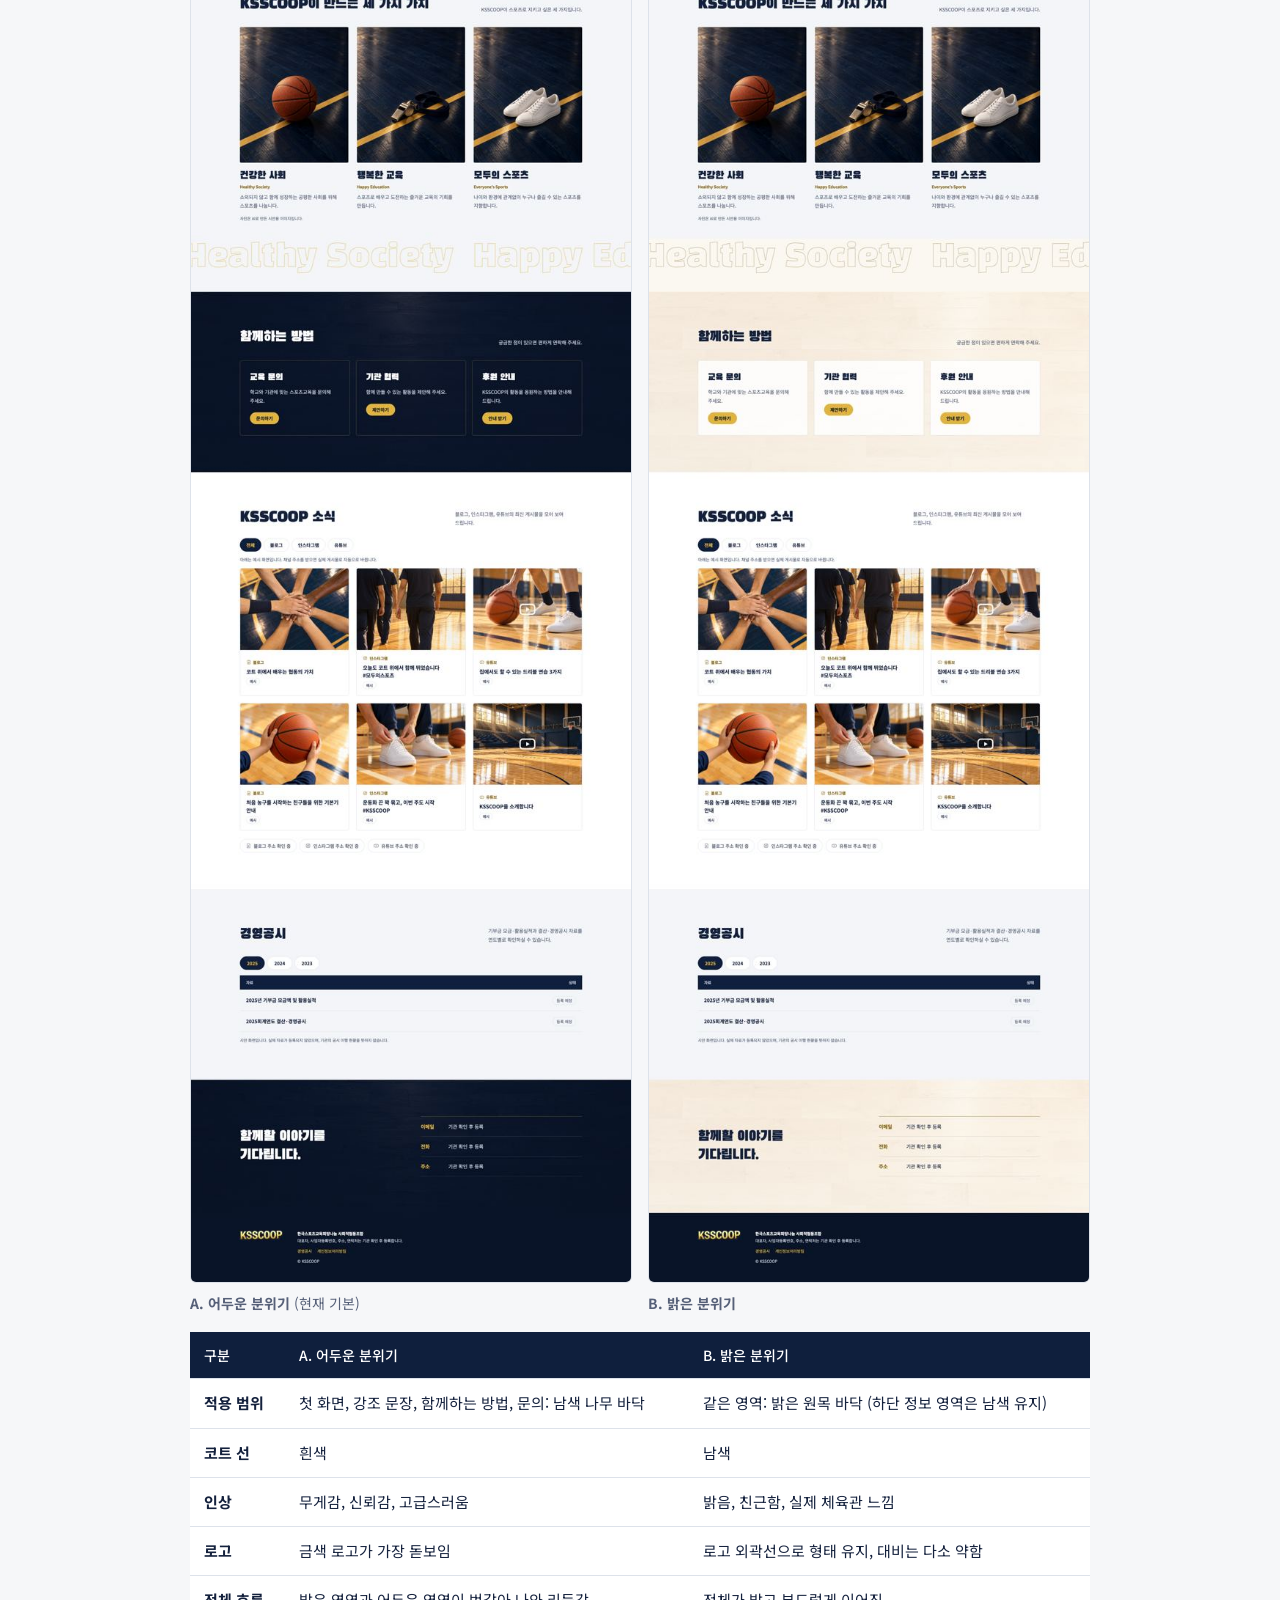
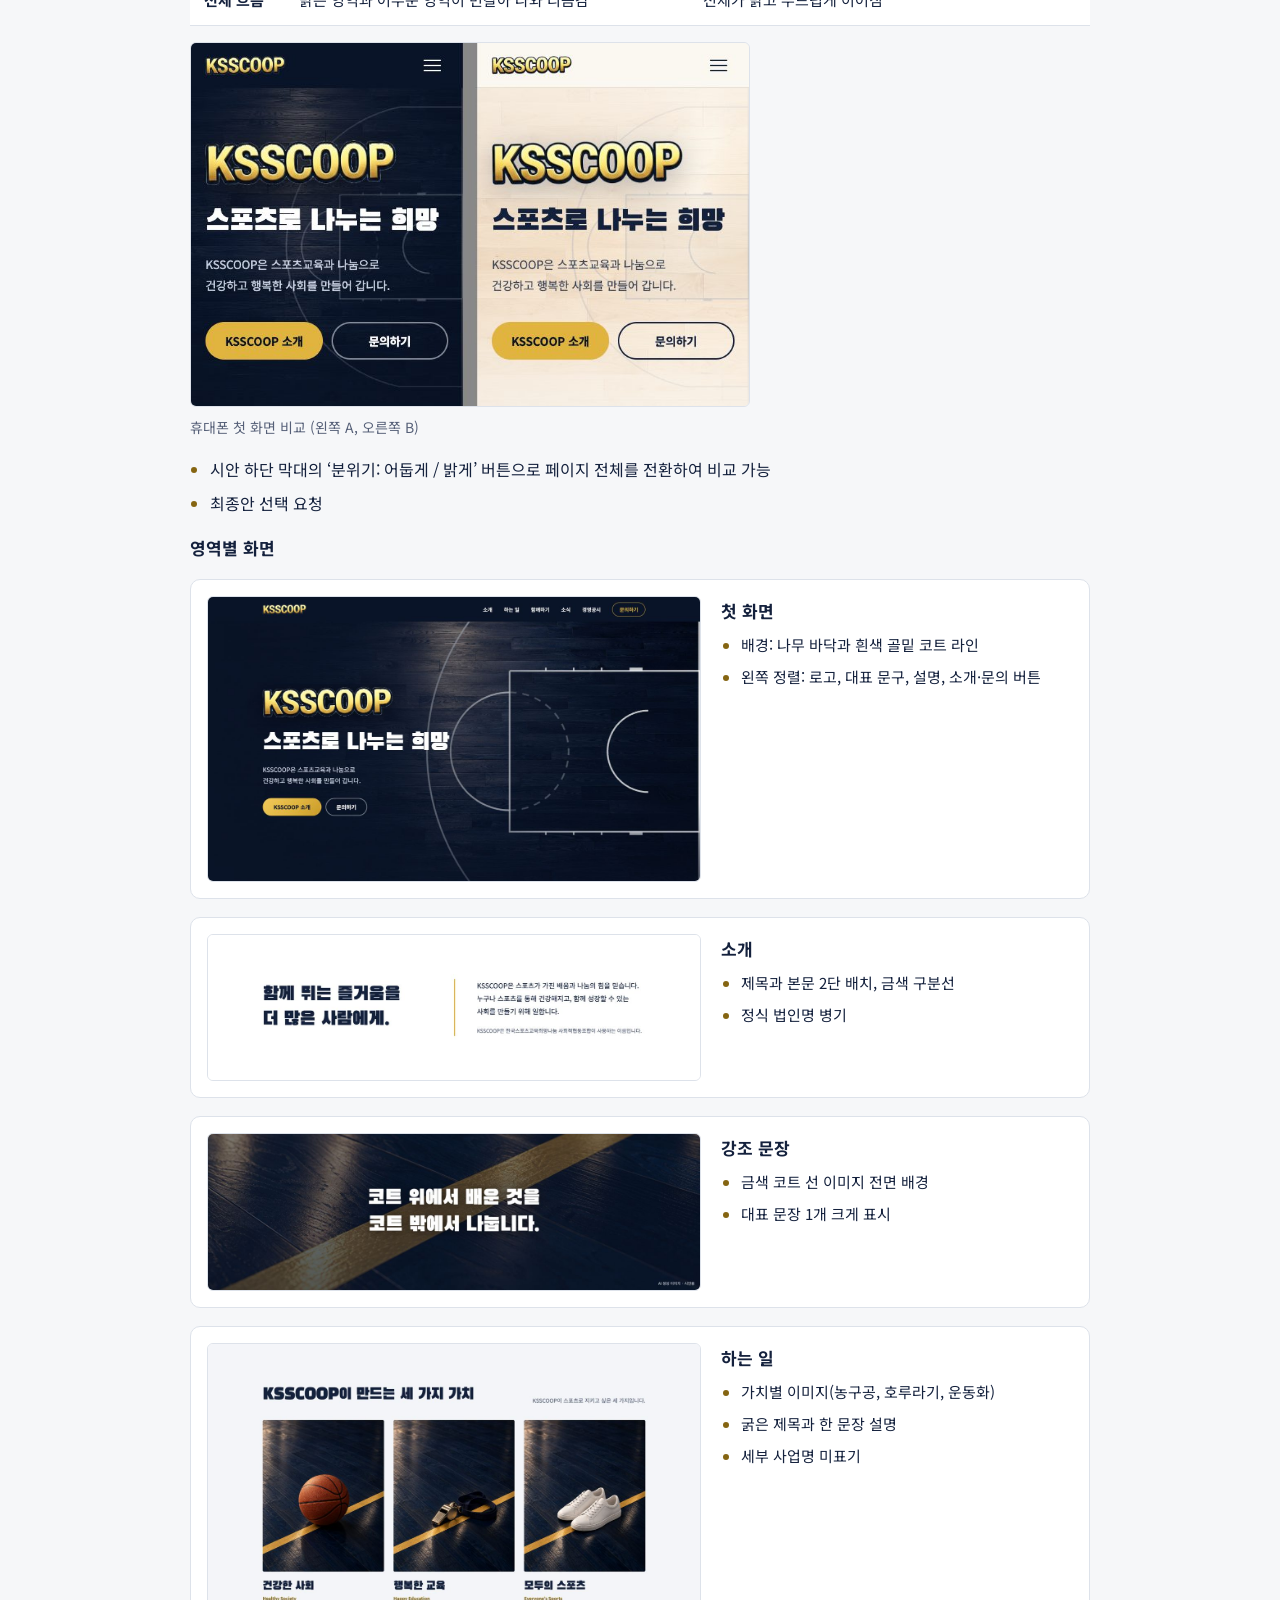
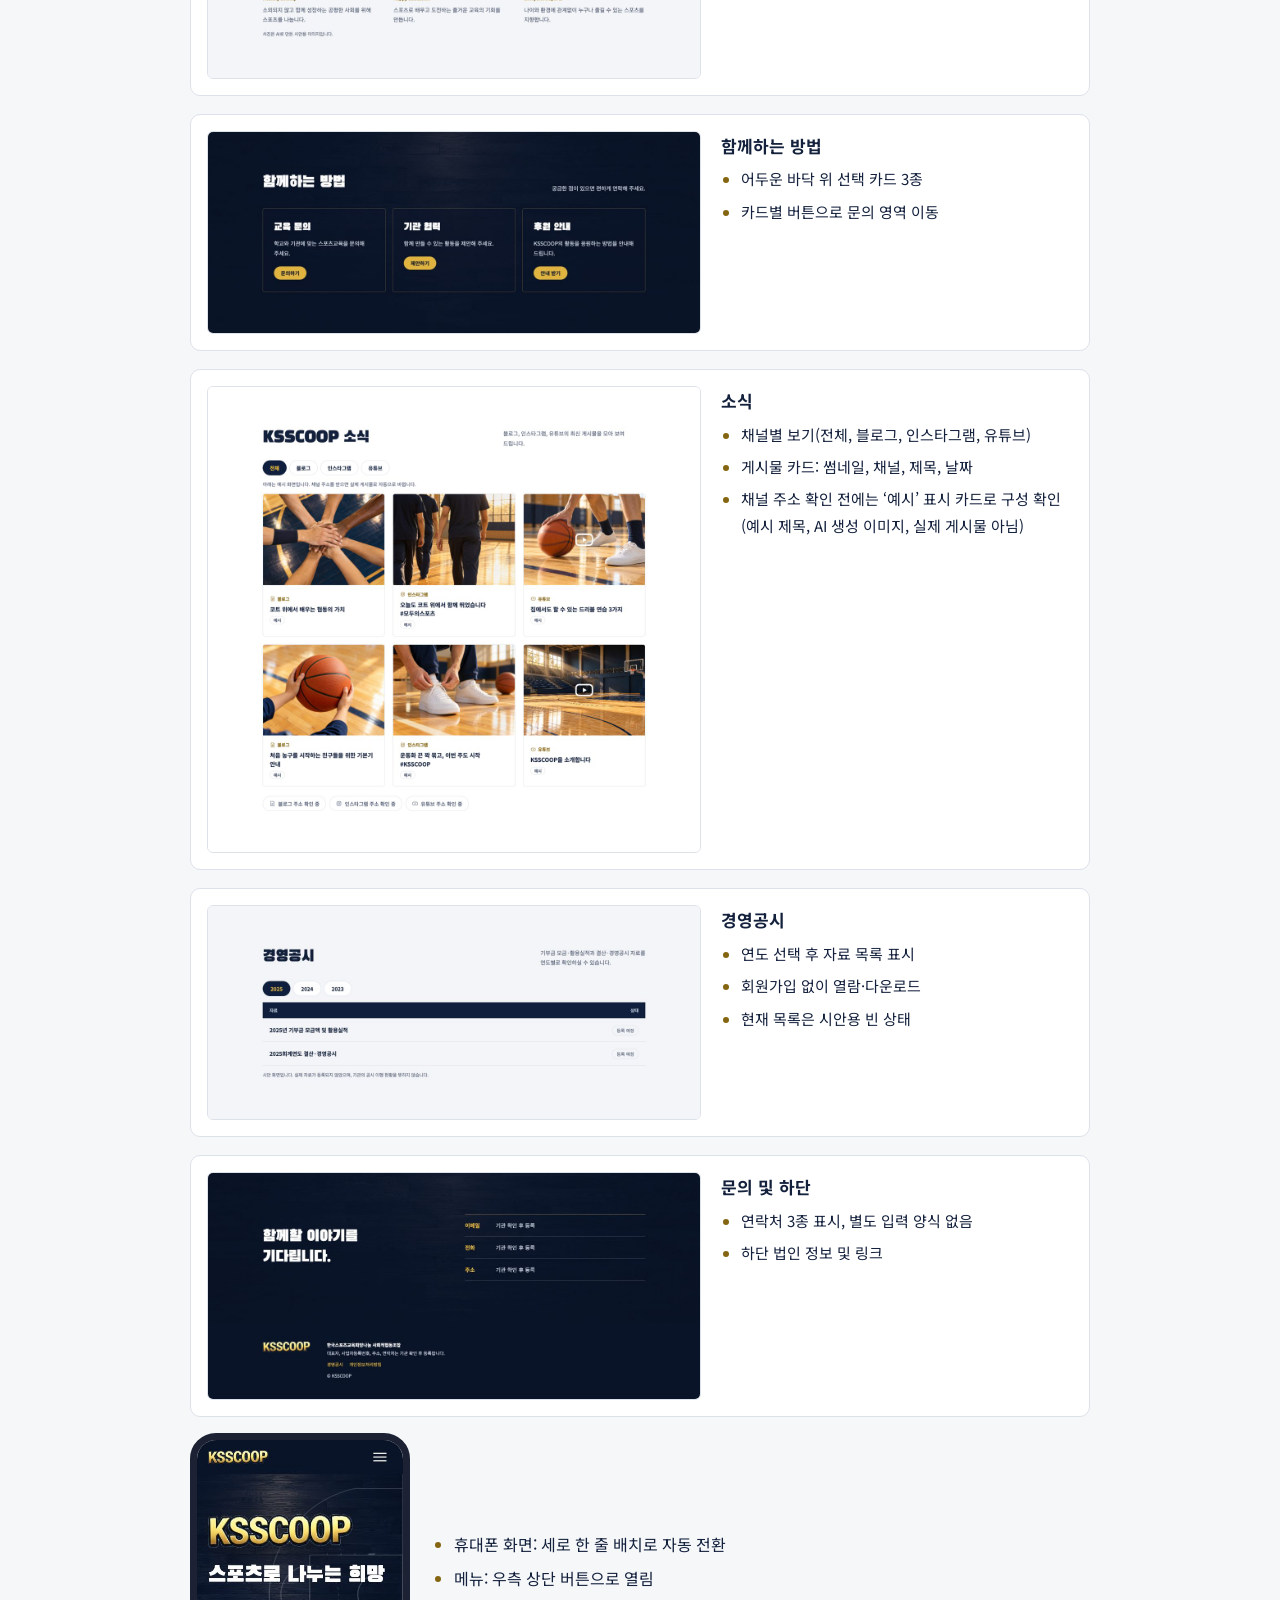
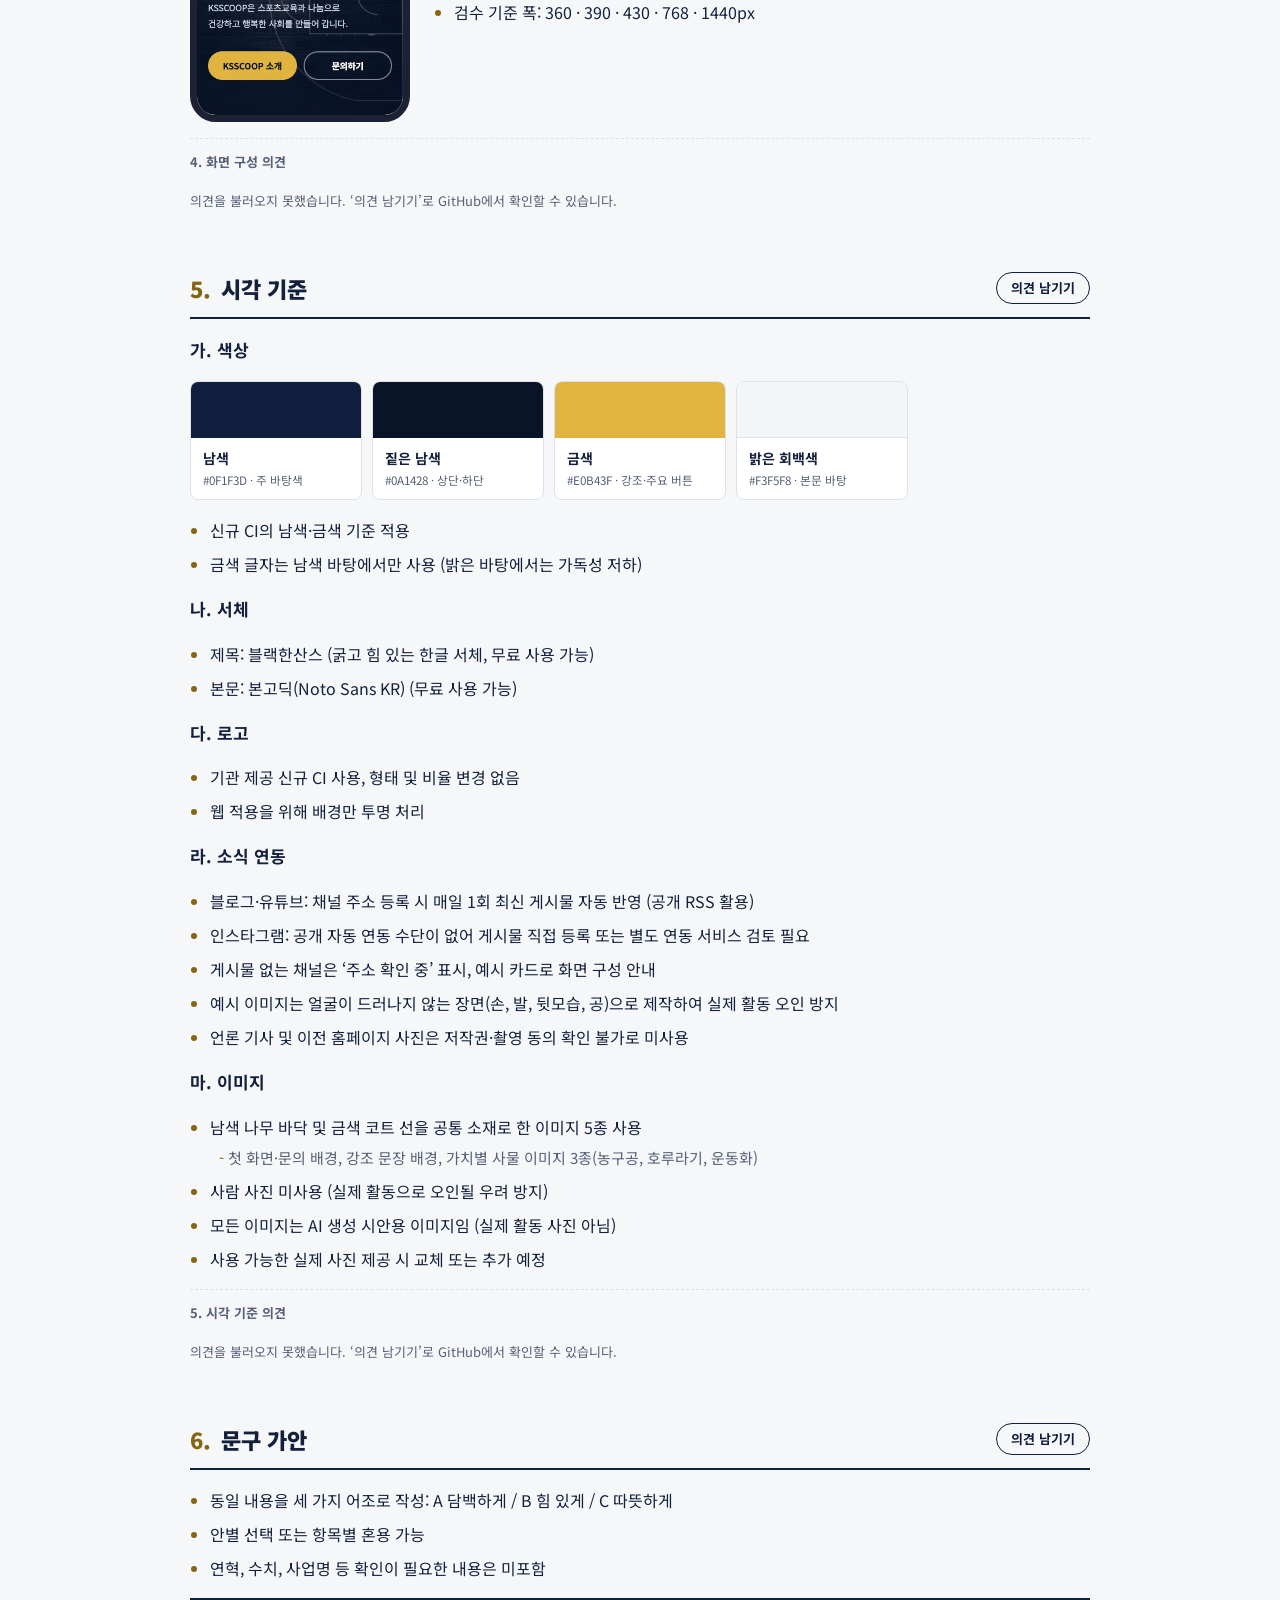
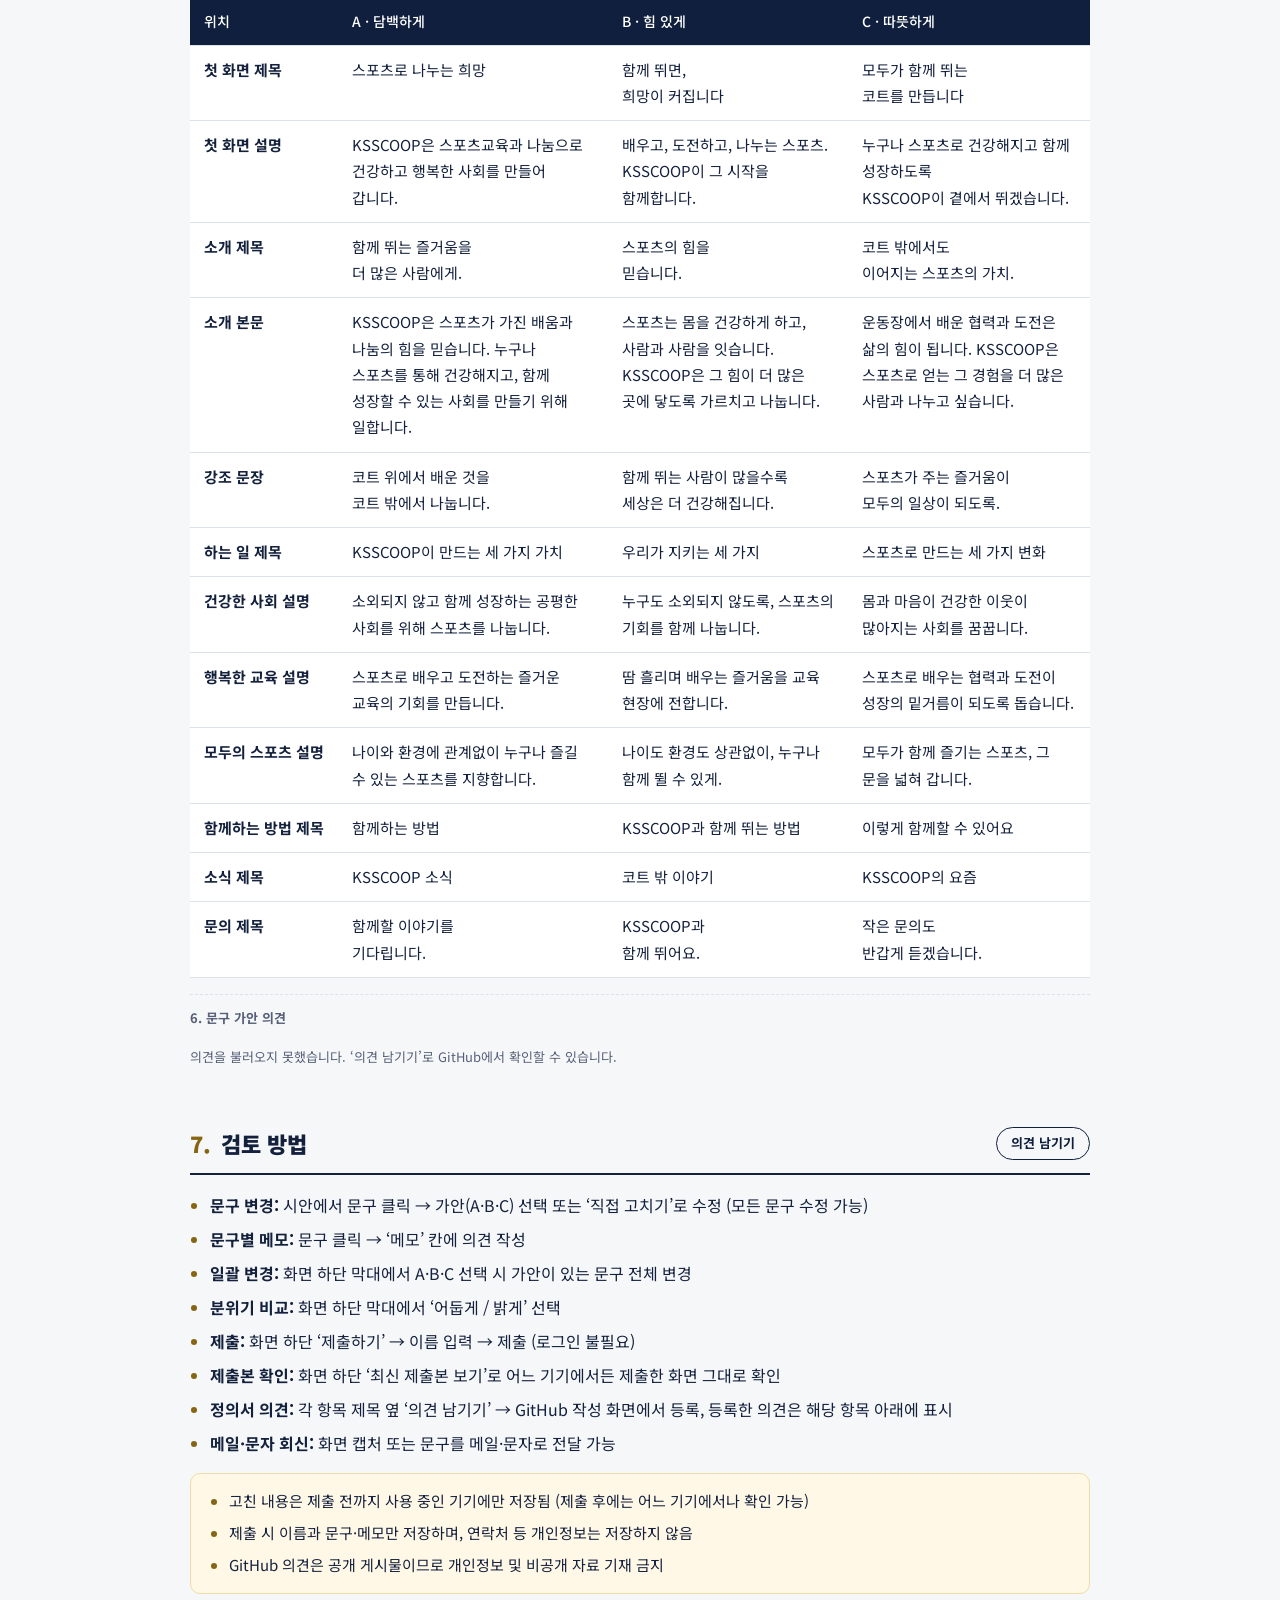
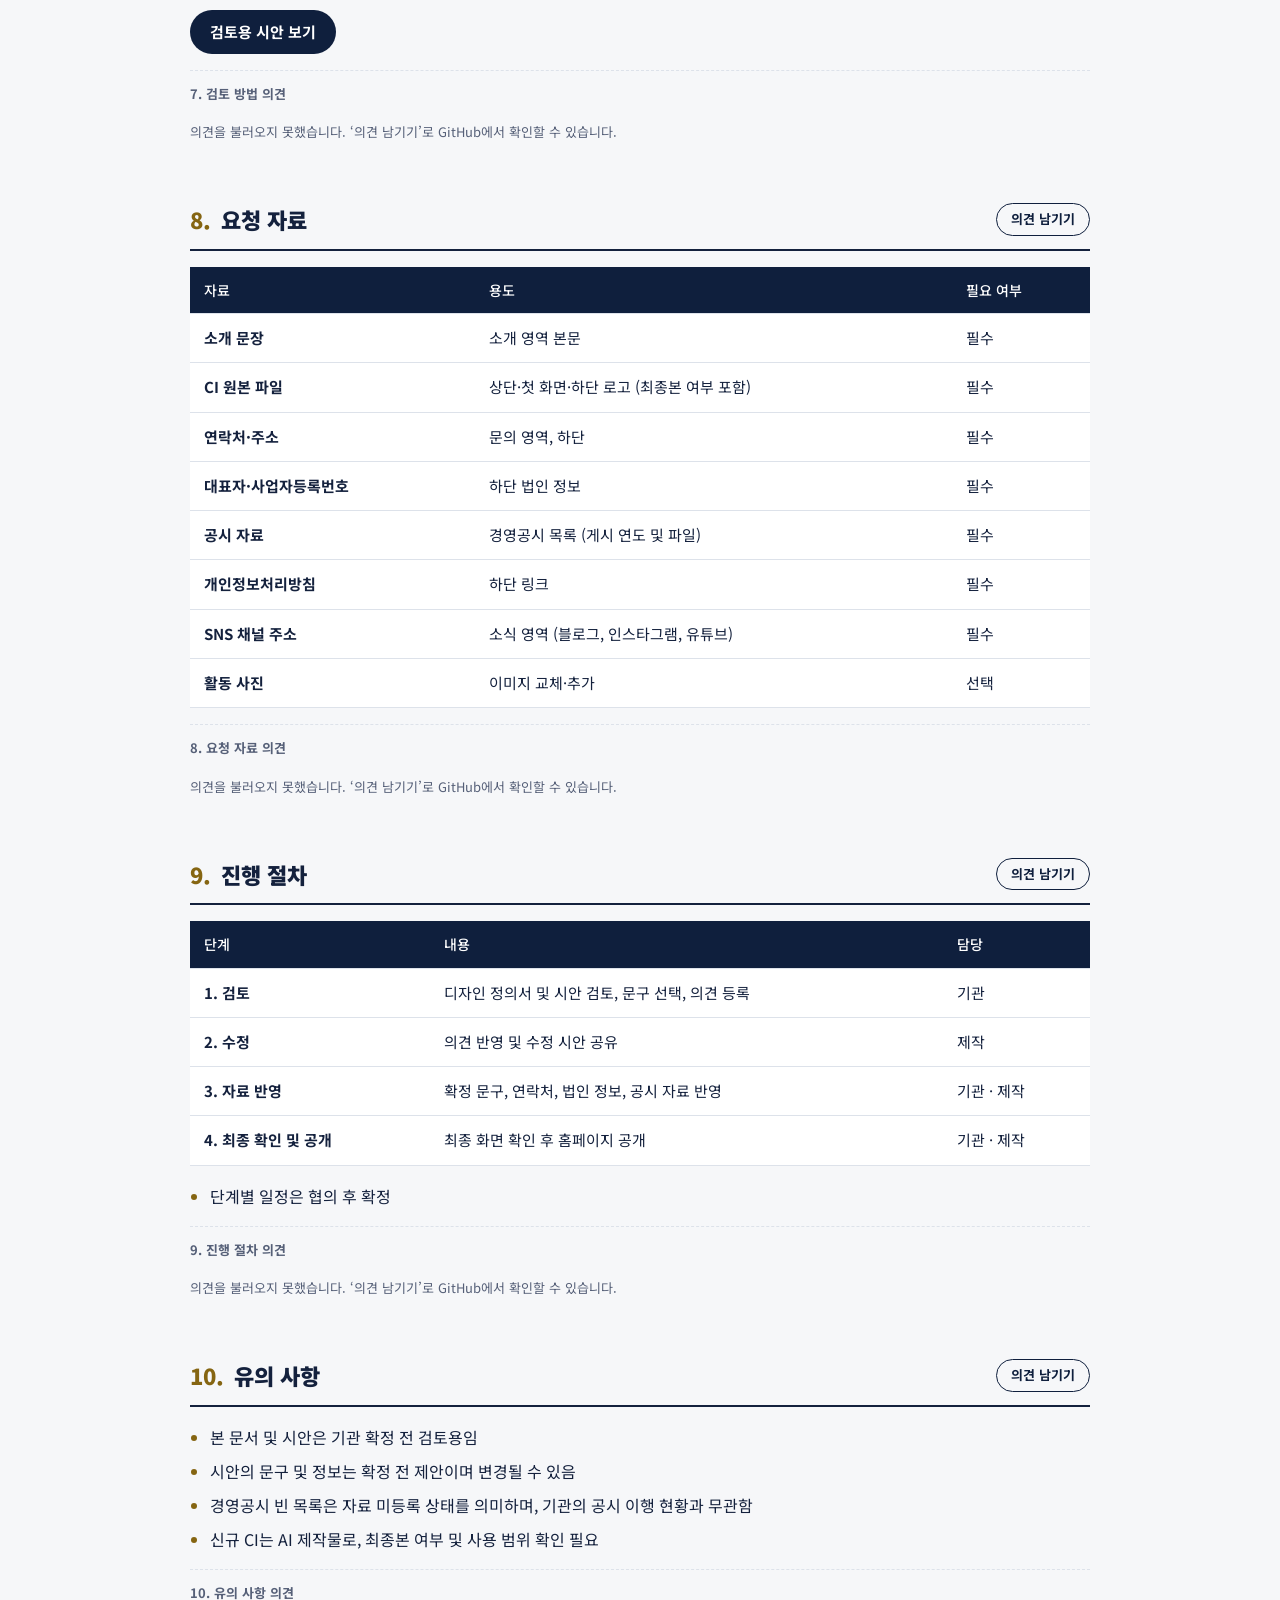
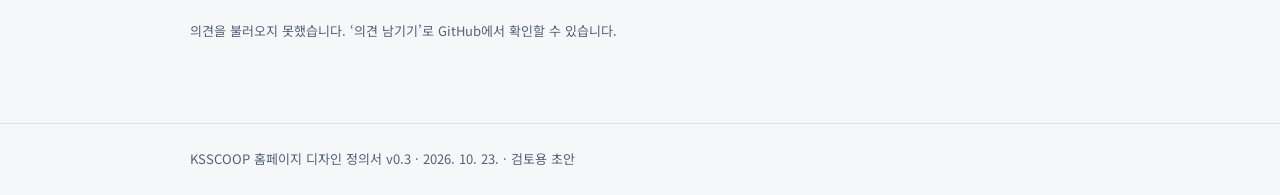
==== commit c43285f5: "Describe the submit-to-sheet review flow in the design definition and README Co-Authored-By: Claude " ====
--- a/index.html
+++ b/index.html
@@ -328,18 +328,19 @@
     <section id="s7">
       <h2><span>7.</span> 검토 방법</h2>
       <ul class="items">
-        <li><b>문구 변경:</b> 시안에서 문구 클릭 → A·B·C 중 선택 또는 직접 수정</li>
-        <li><b>일괄 변경:</b> 화면 하단 막대에서 A·B·C 선택 시 전체 문구 변경</li>
+        <li><b>문구 변경:</b> 시안에서 문구 클릭 → 가안(A·B·C) 선택 또는 ‘직접 고치기’로 수정 (모든 문구 수정 가능)</li>
+        <li><b>문구별 메모:</b> 문구 클릭 → ‘메모’ 칸에 의견 작성</li>
+        <li><b>일괄 변경:</b> 화면 하단 막대에서 A·B·C 선택 시 가안이 있는 문구 전체 변경</li>
         <li><b>분위기 비교:</b> 화면 하단 막대에서 ‘어둡게 / 밝게’ 선택</li>
+        <li><b>제출:</b> 화면 하단 ‘제출하기’ → 이름 입력 → 제출 (로그인 불필요)</li>
+        <li><b>제출본 확인:</b> 화면 하단 ‘최신 제출본 보기’로 어느 기기에서든 제출한 화면 그대로 확인</li>
         <li><b>정의서 의견:</b> 각 항목 제목 옆 ‘의견 남기기’ → GitHub 작성 화면에서 등록, 등록한 의견은 해당 항목 아래에 표시</li>
-        <li><b>메일 회신:</b> GitHub 사용이 어려우면 메일 회신으로 의견 전달 가능</li>
-        <li><b>수정 요청:</b> 문구 클릭 → ‘이 문구에 수정 요청 남기기’ → GitHub 작성 화면에서 등록</li>
-        <li><b>선택 결과 전달:</b> 화면 하단 ‘선택 결과 보내기’ → 선택 내용이 자동 입력된 GitHub 작성 화면에서 등록</li>
+        <li><b>메일·문자 회신:</b> 화면 캡처 또는 문구를 메일·문자로 전달 가능</li>
       </ul>
       <div class="note">
         <ul class="items">
-          <li>의견 등록 시 GitHub 계정 로그인 필요 (무료 가입)</li>
-          <li>선택한 문구는 보내기 전까지 사용 중인 브라우저에만 저장됨</li>
+          <li>고친 내용은 제출 전까지 사용 중인 기기에만 저장됨 (제출 후에는 어느 기기에서나 확인 가능)</li>
+          <li>제출 시 이름과 문구·메모만 저장하며, 연락처 등 개인정보는 저장하지 않음</li>
           <li>GitHub 의견은 공개 게시물이므로 개인정보 및 비공개 자료 기재 금지</li>
         </ul>
       </div>
